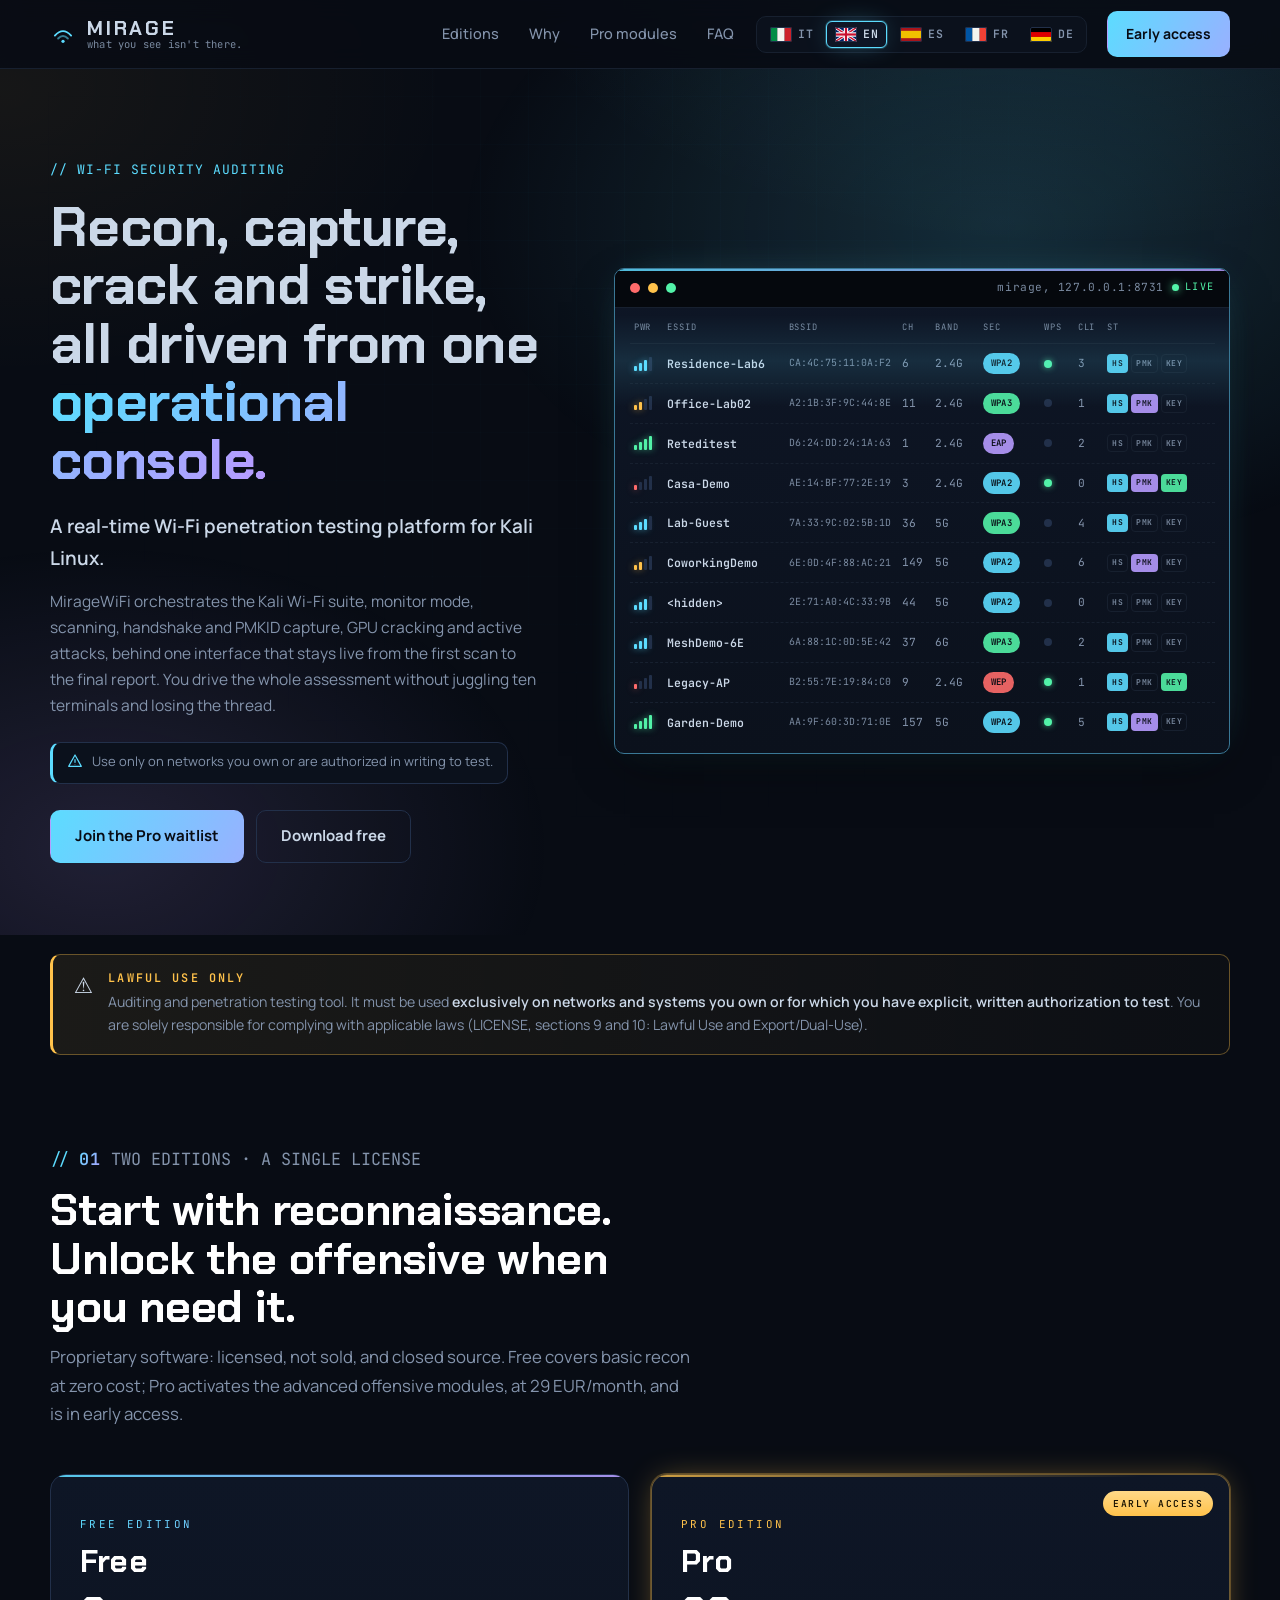
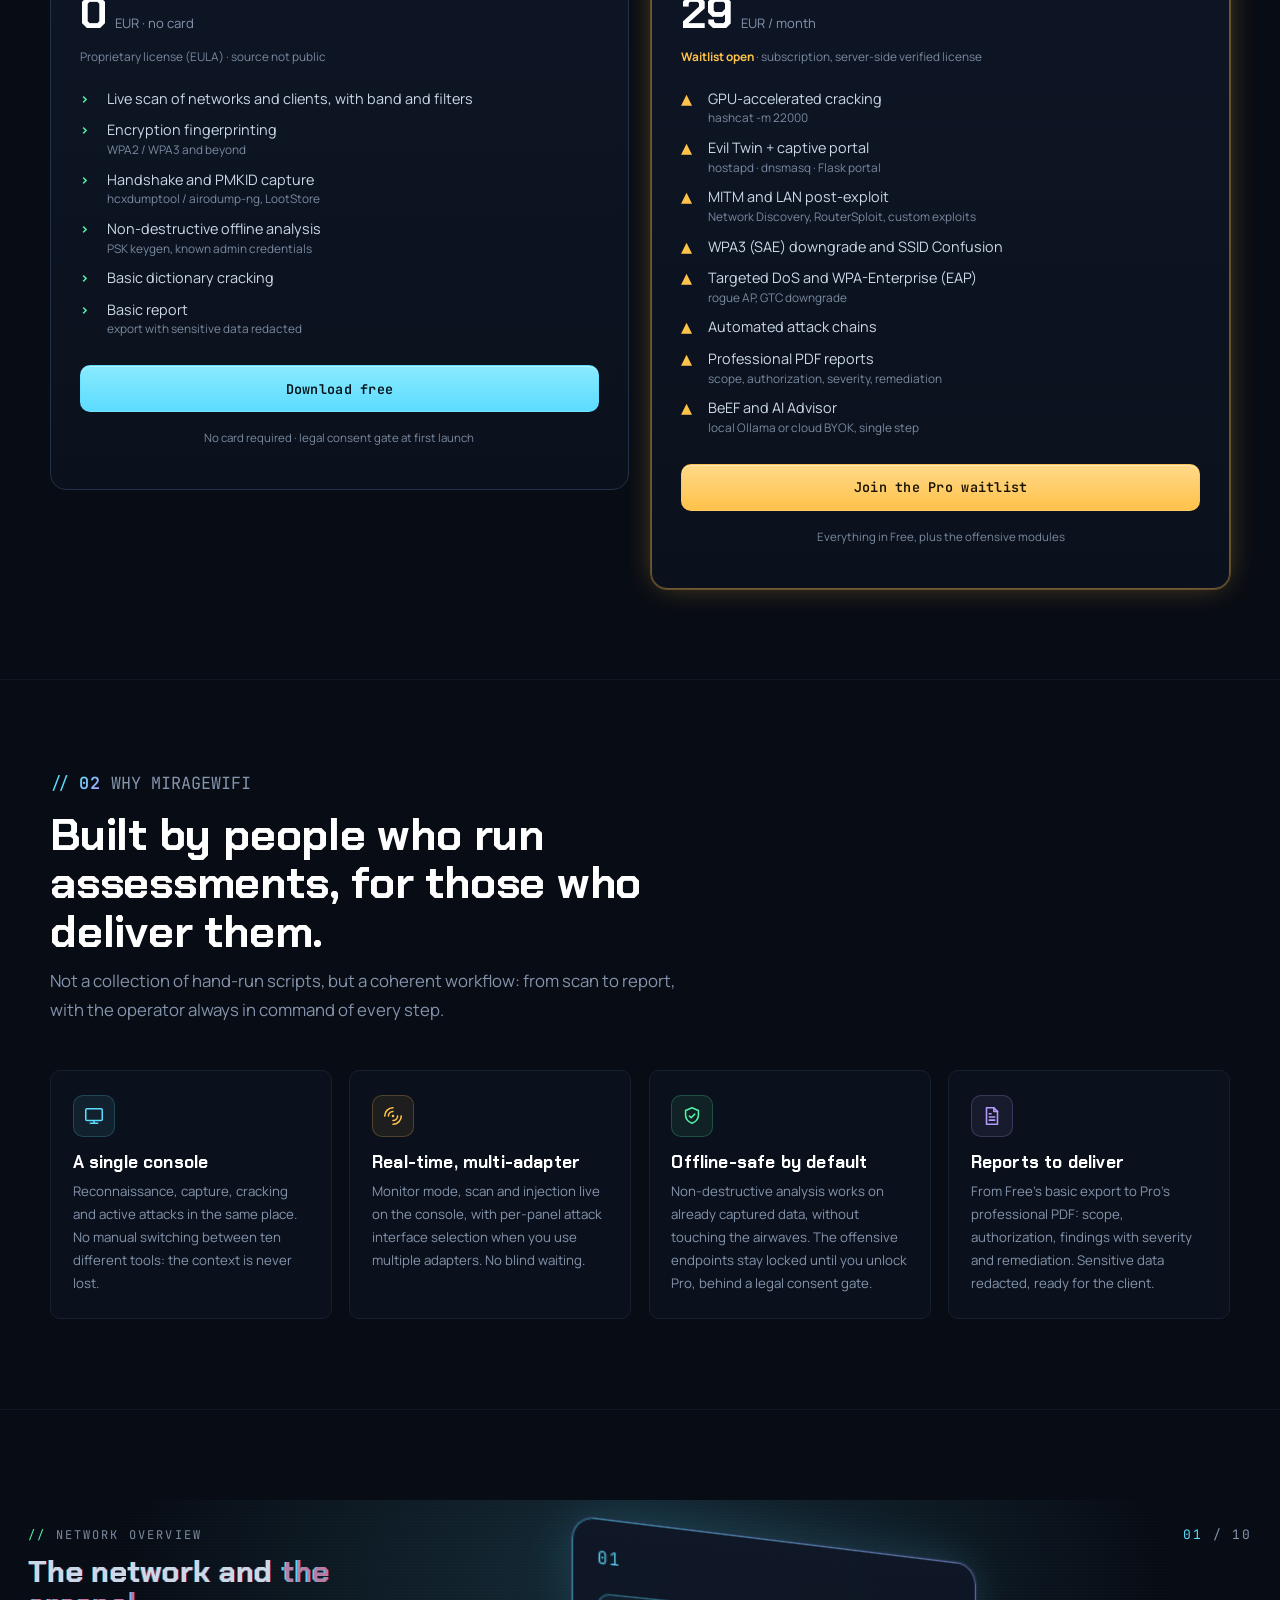
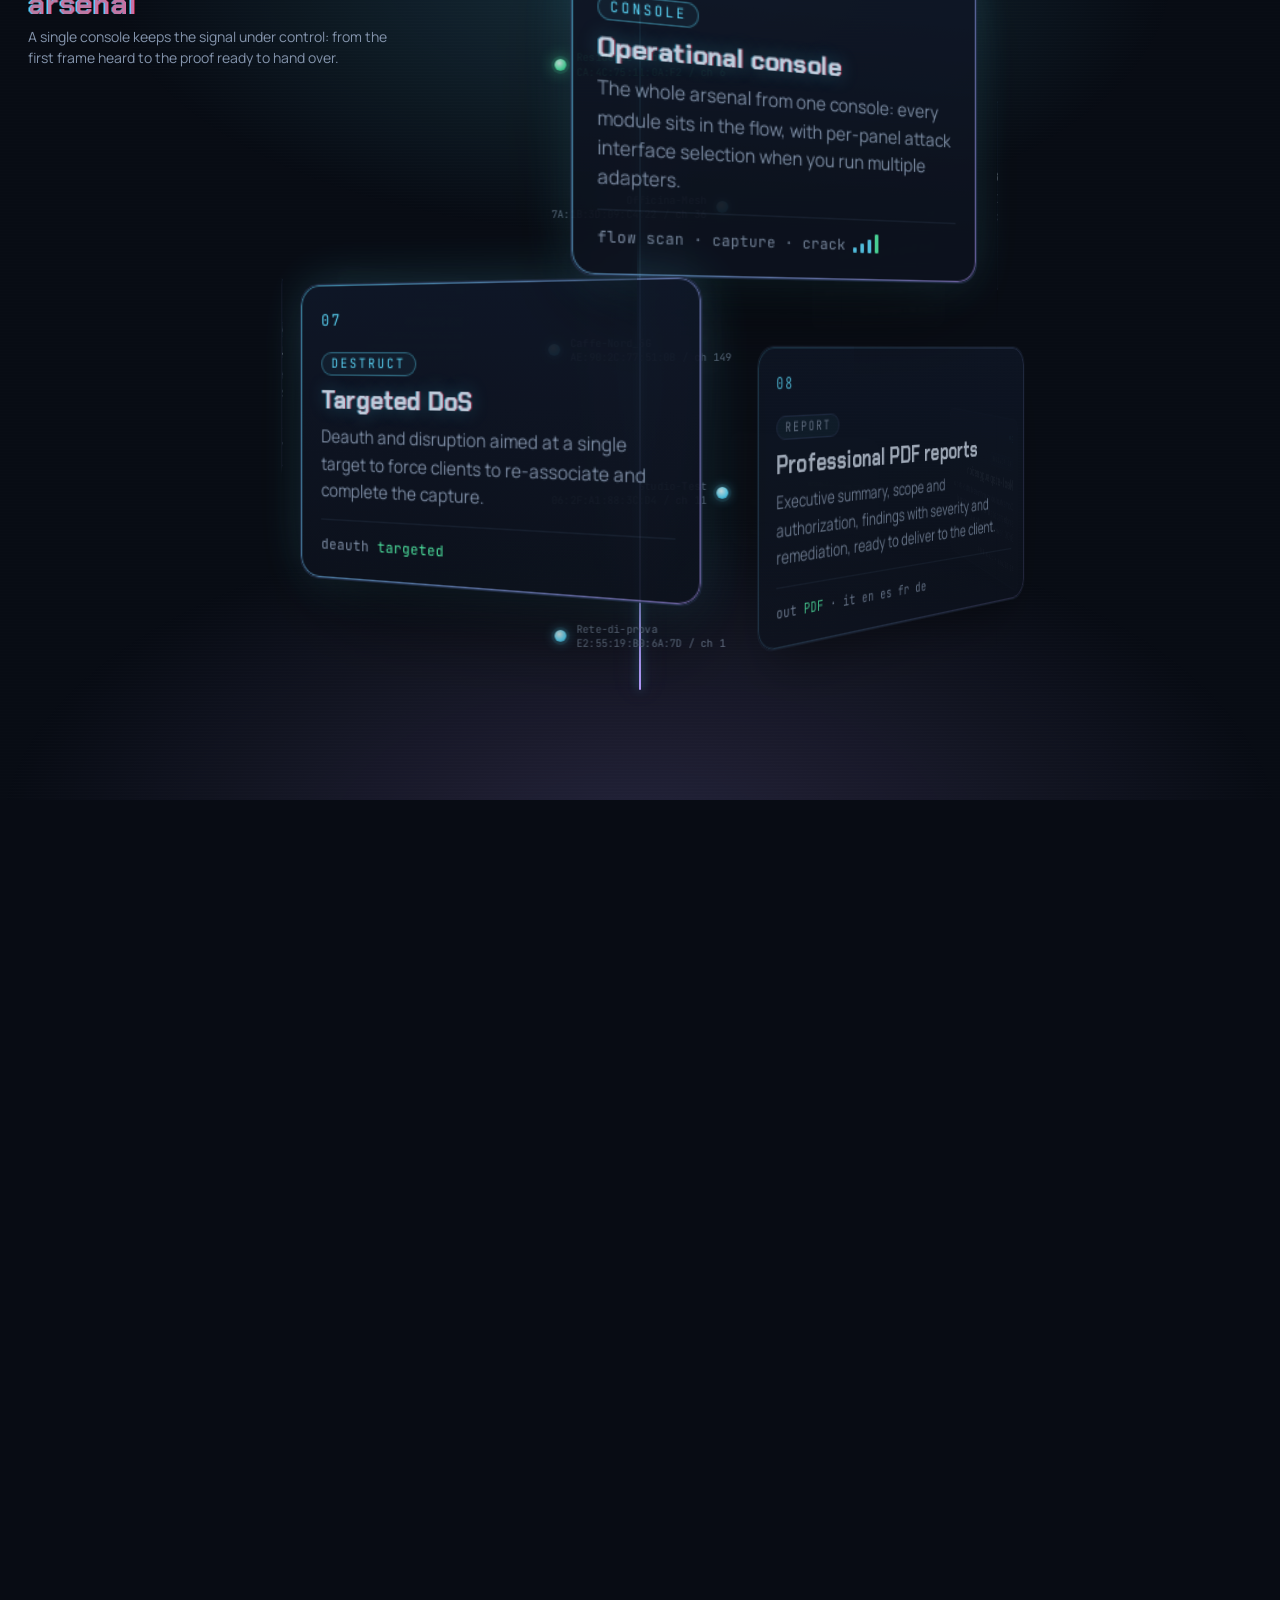
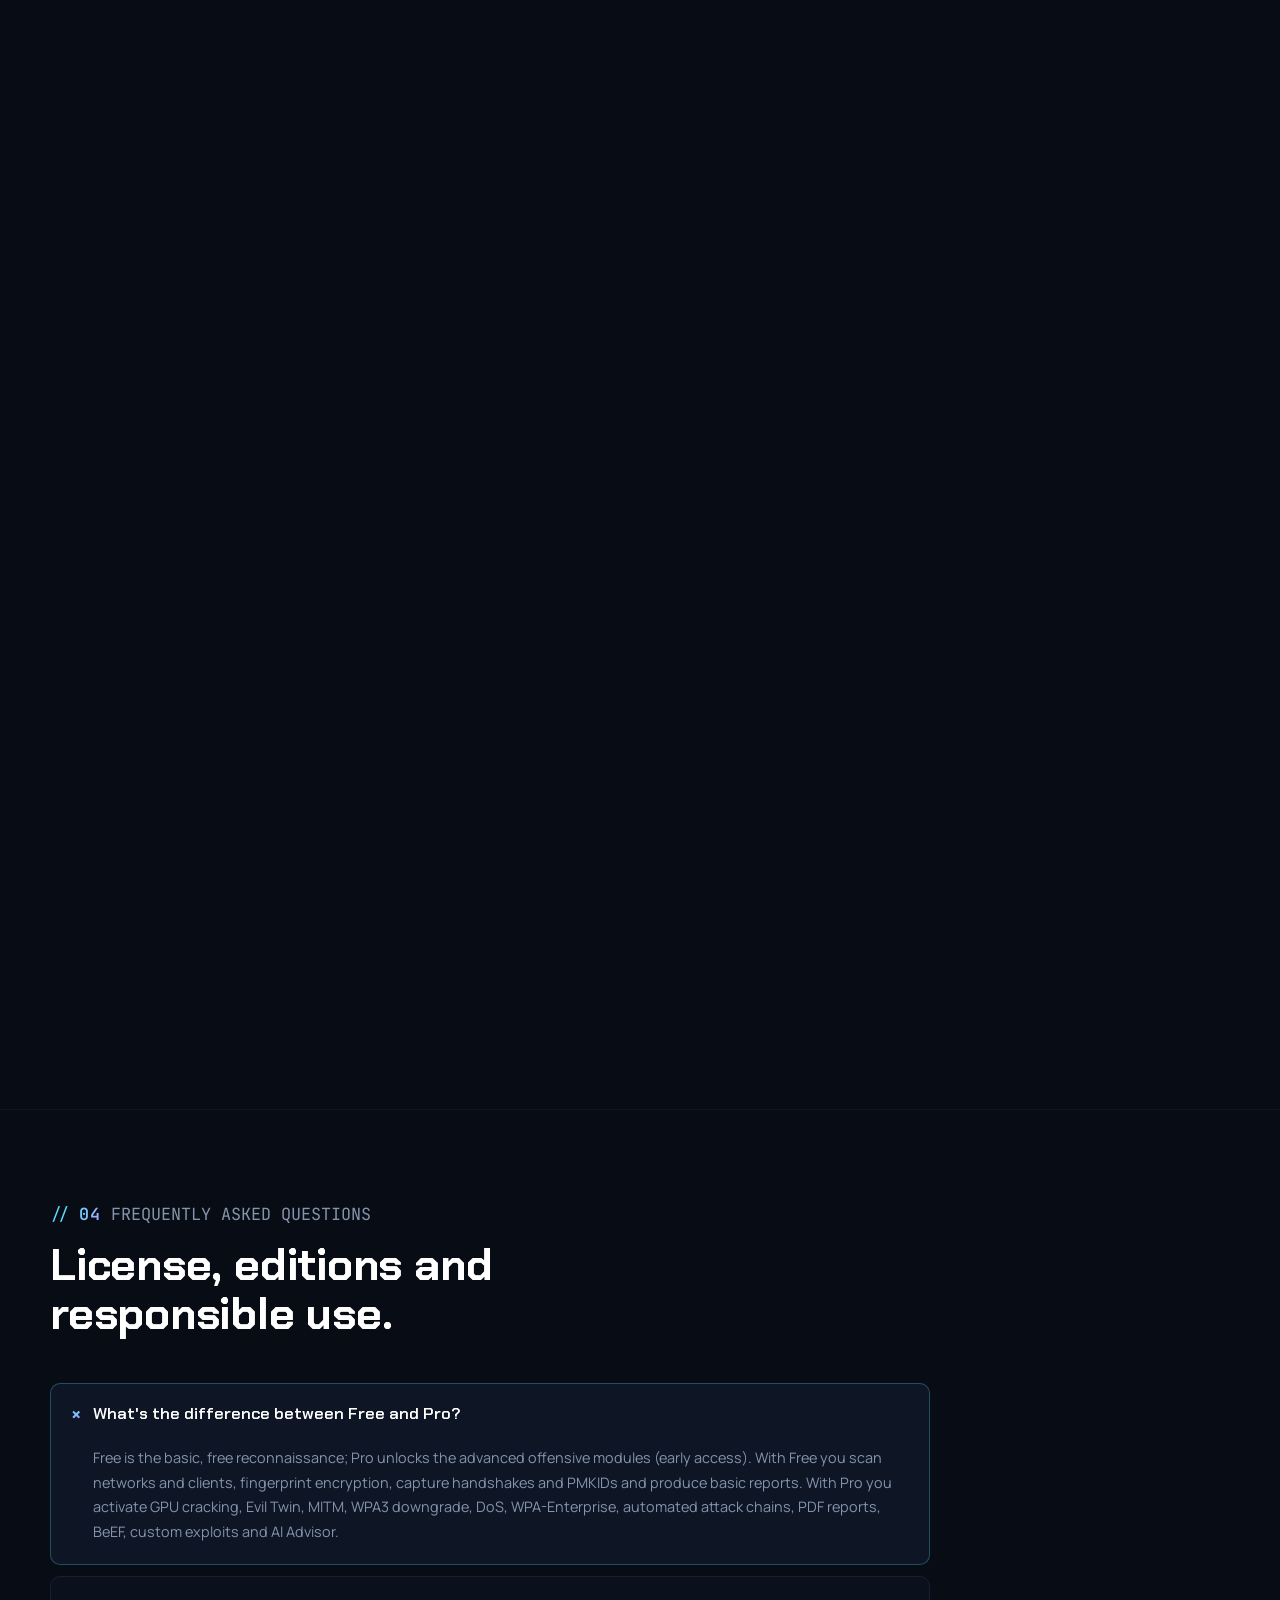
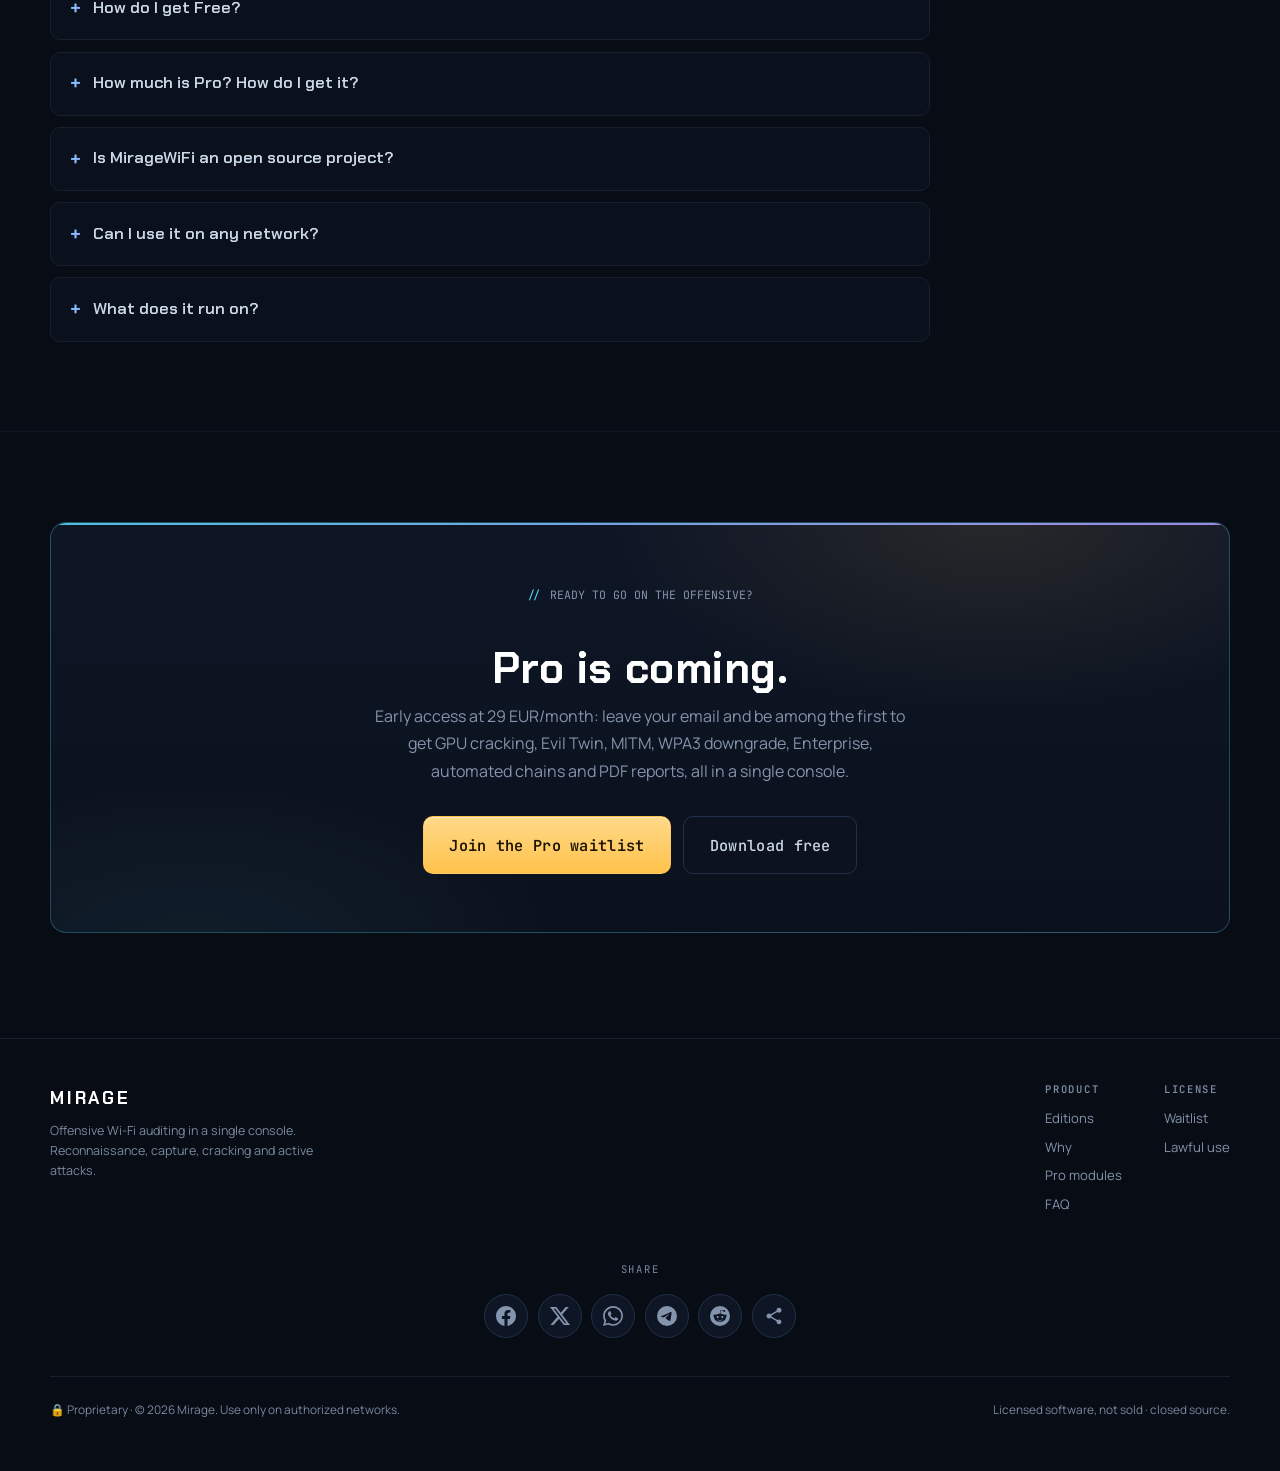
==== index.html @ b419f686 "ui(scanner): PWR colorato per potenza segnale + drift rete viva" ====
<!DOCTYPE html>
<html lang="en">
<head>
  <meta charset="utf-8" />
  <meta name="viewport" content="width=device-width, initial-scale=1" />
  <title>MirageWiFi - offensive Wi-Fi auditing, Free and Pro in early access</title>
  <meta name="description" content="MirageWiFi: proprietary Wi-Fi penetration testing platform. Free for basic reconnaissance, Pro (29 EUR/month, early access) for GPU cracking, Evil Twin, MITM, WPA3 downgrade and attack chains, in a single console." />
  <meta name="theme-color" content="#080c14" />
  <meta name="color-scheme" content="dark" />

  <!-- Open Graph / social preview -->
  <meta property="og:type" content="website" />
  <meta property="og:title" content="MirageWiFi - offensive Wi-Fi auditing, Free and Pro" />
  <meta property="og:description" content="Reconnaissance, handshake and PMKID capture, GPU cracking and active attacks in a single operational console. Proprietary software, two editions." />
  <meta property="og:url" content="https://heartb1t.github.io/mirage-wifi-site/" />
  <meta property="og:image" content="https://heartb1t.github.io/mirage-wifi-site/og-image.png" />
  <meta property="og:image:width" content="1200" />
  <meta property="og:image:height" content="630" />
  <meta property="og:image:alt" content="MirageWiFi - Wi-Fi security auditing, Free and Pro" />
  <meta name="twitter:card" content="summary_large_image" />
  <meta name="twitter:image" content="https://heartb1t.github.io/mirage-wifi-site/og-image.png" />

  <link rel="icon" href="favicon.svg" type="image/svg+xml" />
  <link rel="preload" href="fonts/chakra-petch-700-latin.woff2" as="font" type="font/woff2" crossorigin />
  <link rel="preload" href="fonts/jetbrains-mono-latin.woff2" as="font" type="font/woff2" crossorigin />
  <link rel="preload" href="fonts/manrope-latin.woff2" as="font" type="font/woff2" crossorigin />
  <link rel="stylesheet" href="css/site.css" />
</head>
<body>

  <a class="nav-skip" href="#top" data-i18n="nav.skip">Skip to content</a>

  <!-- ============ NAV ============ -->
  <header class="nav-bar">
    <div class="wrap nav-inner">

      <a class="nav-brand" href="#top" data-i18n-aria="nav.brandhome" aria-label="MirageWiFi, back to top">
        <span class="nav-brand-mark" aria-hidden="true">
          <svg viewBox="0 0 32 32" width="26" height="26" fill="none">
            <path d="M6 18 Q16 7 26 18" stroke="currentColor" stroke-width="2.3" stroke-linecap="round"/>
            <path d="M10 21.5 Q16 15.5 22 21.5" stroke="currentColor" stroke-width="2.3" stroke-linecap="round" opacity=".55"/>
            <circle cx="16" cy="25" r="2" fill="currentColor"/>
          </svg>
        </span>
        <span class="nav-brand-text">
          <span class="nav-logo">MIRAGE</span>
          <span class="nav-ghost" data-i18n="nav.tagline">what you see isn't there.</span>
        </span>
      </a>

      <nav class="nav-links" data-i18n-aria="nav.seclabel" aria-label="Sections">
        <a href="#edizioni" data-i18n="nav.editions">Editions</a>
        <a href="#perche" data-i18n="nav.why">Why</a>
        <a href="#moduli" data-i18n="nav.modules">Pro modules</a>
        <a href="#faq" data-i18n="nav.faq">FAQ</a>
      </nav>

      <!-- Flag language selector. One active button (aria-pressed="true").
           Static default = EN (matches the inline English copy and the
           no-JS fallback). The script flips active state on click. -->
      <div class="lang-switch" role="group" data-i18n-aria="nav.langlabel" aria-label="Language">

        <button type="button" class="lang-btn" data-lang="it" data-i18n-aria="lang.it" aria-label="Italiano" aria-pressed="false">
          <svg class="lang-flag" viewBox="0 0 24 16" width="22" height="15" role="img" aria-hidden="true">
            <rect width="8" height="16" fill="#008C45"/>
            <rect x="8" width="8" height="16" fill="#F4F5F0"/>
            <rect x="16" width="8" height="16" fill="#CD212A"/>
          </svg>
          <span class="lang-code">IT</span>
        </button>

        <button type="button" class="lang-btn is-active" data-lang="en" data-i18n-aria="lang.en" aria-label="English" aria-pressed="true">
          <svg class="lang-flag" viewBox="0 0 24 16" width="22" height="15" role="img" aria-hidden="true">
            <clipPath id="flag-en-clip"><rect width="24" height="16" rx="0"/></clipPath>
            <g clip-path="url(#flag-en-clip)">
              <rect width="24" height="16" fill="#012169"/>
              <path d="M0 0 L24 16 M24 0 L0 16" stroke="#FFFFFF" stroke-width="3.2"/>
              <path d="M0 0 L24 16 M24 0 L0 16" stroke="#C8102E" stroke-width="1.6"/>
              <rect x="9.6" width="4.8" height="16" fill="#FFFFFF"/>
              <rect y="5.6" width="24" height="4.8" fill="#FFFFFF"/>
              <rect x="10.8" width="2.4" height="16" fill="#C8102E"/>
              <rect y="6.8" width="24" height="2.4" fill="#C8102E"/>
            </g>
          </svg>
          <span class="lang-code">EN</span>
        </button>

        <button type="button" class="lang-btn" data-lang="es" data-i18n-aria="lang.es" aria-label="Español" aria-pressed="false">
          <svg class="lang-flag" viewBox="0 0 24 16" width="22" height="15" role="img" aria-hidden="true">
            <rect width="24" height="16" fill="#AA151B"/>
            <rect y="4" width="24" height="8" fill="#F1BF00"/>
          </svg>
          <span class="lang-code">ES</span>
        </button>

        <button type="button" class="lang-btn" data-lang="fr" data-i18n-aria="lang.fr" aria-label="Français" aria-pressed="false">
          <svg class="lang-flag" viewBox="0 0 24 16" width="22" height="15" role="img" aria-hidden="true">
            <rect width="8" height="16" fill="#0055A4"/>
            <rect x="8" width="8" height="16" fill="#F4F5F0"/>
            <rect x="16" width="8" height="16" fill="#EF4135"/>
          </svg>
          <span class="lang-code">FR</span>
        </button>

        <button type="button" class="lang-btn" data-lang="de" data-i18n-aria="lang.de" aria-label="Deutsch" aria-pressed="false">
          <svg class="lang-flag" viewBox="0 0 24 16" width="22" height="15" role="img" aria-hidden="true">
            <rect width="24" height="5.34" fill="#000000"/>
            <rect y="5.34" width="24" height="5.33" fill="#DD0000"/>
            <rect y="10.67" width="24" height="5.33" fill="#FFCE00"/>
          </svg>
          <span class="lang-code">DE</span>
        </button>

      </div>

      <a class="nav-cta" href="https://miragewifi.gumroad.com/l/hbzayw" rel="noopener noreferrer" data-i18n="nav.cta">Early access</a>
    </div>
  </header>

  <main id="top">

    <!-- ============ HERO ============ -->
    <section class="hero-sec">
      <div class="wrap hero-grid">
        <div class="hero-copy">

          <p class="hero-kicker reveal" data-i18n="hero.kick">// Wi-Fi security auditing</p>

          <h1 class="hero-title reveal">
            <span data-i18n="hero.h1.l1">Recon, capture, crack and strike,</span><br />
            <span data-i18n="hero.h1.l2">all driven from one</span><br />
            <span class="hero-grad" data-i18n="hero.h1.l3">operational console.</span>
          </h1>

          <p class="hero-sub reveal" data-i18n="hero.subtitle">
            A real-time Wi-Fi penetration testing platform for Kali Linux.
          </p>

          <p class="hero-value reveal" data-i18n="hero.value">
            MirageWiFi orchestrates the Kali Wi-Fi suite, monitor mode, scanning,
            handshake and PMKID capture, GPU cracking and active attacks, behind one
            interface that stays live from the first scan to the final report. You drive
            the whole assessment without juggling ten terminals and losing the thread.
          </p>

          <p class="hero-notice reveal" role="note">
            <span class="hero-notice-mark" aria-hidden="true">
              <svg viewBox="0 0 24 24" width="16" height="16" fill="none" stroke="currentColor" stroke-width="1.8" stroke-linecap="round" stroke-linejoin="round">
                <path d="M12 3 2.5 20h19z"/><path d="M12 10v4"/><circle cx="12" cy="17" r=".6" fill="currentColor" stroke="none"/>
              </svg>
            </span>
            <span data-i18n="hero.notice">Use only on networks you own or are authorized in writing to test.</span>
          </p>

          <div class="hero-cta reveal">
            <a class="nav-cta hero-btn-lg" href="https://miragewifi.gumroad.com/l/hbzayw" rel="noopener noreferrer" data-i18n="cta.pro">Join the Pro waitlist</a>
            <a class="hero-btn-ghost hero-btn-lg" href="https://miragewifi.gumroad.com/l/wzquev" rel="noopener noreferrer" data-i18n="cta.free">Download free</a>
          </div>

        </div>

        <!-- Right column: Fable B's live scanner panel (decorative, fictional data only:
             invented ESSIDs, locally-administered MACs). Table scrolls inside the panel
             on narrow widths; the panel clips so the page never overflows. -->
        <div class="hero-visual-slot reveal" aria-hidden="true">
          <div class="scan-win">
            <div class="scan-topbar">
              <span class="scan-dot r"></span><span class="scan-dot y"></span><span class="scan-dot g"></span>
              <span class="scan-path">mirage, 127.0.0.1:8731</span>
              <span class="scan-live" data-i18n="scan.live">LIVE</span>
            </div>
            <div class="scan-sweep" aria-hidden="true"></div>

            <div class="scan-view">
              <div class="scan-grid" role="table" aria-label="Networks in range (sample data)">
                <div class="scan-hrow" role="row">
                  <span role="columnheader" data-i18n="scan.col.pwr">PWR</span>
                  <span role="columnheader" data-i18n="scan.col.essid">ESSID</span>
                  <span role="columnheader" data-i18n="scan.col.bssid">BSSID</span>
                  <span role="columnheader" data-i18n="scan.col.ch">CH</span>
                  <span role="columnheader" data-i18n="scan.col.band">BAND</span>
                  <span role="columnheader" data-i18n="scan.col.sec">SEC</span>
                  <span role="columnheader" data-i18n="scan.col.wps">WPS</span>
                  <span role="columnheader" data-i18n="scan.col.cli">CLI</span>
                  <span role="columnheader" data-i18n="scan.col.st">ST</span>
                </div>

                <div class="scan-drow" role="row">
                  <span class="scan-sig s3" data-sig-base="3"><i class="on"></i><i class="on"></i><i class="on"></i><i></i></span>
                  <span class="scan-essid">Residence-Lab6</span>
                  <span class="scan-bssid">CA:4C:75:11:0A:F2</span>
                  <span class="scan-ch">6</span>
                  <span class="scan-band">2.4G</span>
                  <span class="scan-enc wpa2">WPA2</span>
                  <span class="scan-wps"><i class="scan-wps-dot on"></i></span>
                  <span class="scan-cli">3</span>
                  <span class="scan-st"><i class="scan-tag hs on">HS</i><i class="scan-tag pmk">PMK</i><i class="scan-tag key">KEY</i></span>
                </div>

                <div class="scan-drow" role="row">
                  <span class="scan-sig s2" data-sig-base="2"><i class="on"></i><i class="on"></i><i></i><i></i></span>
                  <span class="scan-essid">Office-Lab02</span>
                  <span class="scan-bssid">A2:1B:3F:9C:44:8E</span>
                  <span class="scan-ch">11</span>
                  <span class="scan-band">2.4G</span>
                  <span class="scan-enc wpa3">WPA3</span>
                  <span class="scan-wps"><i class="scan-wps-dot"></i></span>
                  <span class="scan-cli">1</span>
                  <span class="scan-st"><i class="scan-tag hs on">HS</i><i class="scan-tag pmk on">PMK</i><i class="scan-tag key">KEY</i></span>
                </div>

                <div class="scan-drow" role="row">
                  <span class="scan-sig s4" data-sig-base="4"><i class="on"></i><i class="on"></i><i class="on"></i><i class="on"></i></span>
                  <span class="scan-essid">Reteditest</span>
                  <span class="scan-bssid">D6:24:DD:24:1A:63</span>
                  <span class="scan-ch">1</span>
                  <span class="scan-band">2.4G</span>
                  <span class="scan-enc eap">EAP</span>
                  <span class="scan-wps"><i class="scan-wps-dot"></i></span>
                  <span class="scan-cli">2</span>
                  <span class="scan-st"><i class="scan-tag hs">HS</i><i class="scan-tag pmk">PMK</i><i class="scan-tag key">KEY</i></span>
                </div>

                <div class="scan-drow" role="row">
                  <span class="scan-sig s1" data-sig-base="1"><i class="on"></i><i></i><i></i><i></i></span>
                  <span class="scan-essid">Casa-Demo</span>
                  <span class="scan-bssid">AE:14:BF:77:2E:19</span>
                  <span class="scan-ch">3</span>
                  <span class="scan-band">2.4G</span>
                  <span class="scan-enc wpa2">WPA2</span>
                  <span class="scan-wps"><i class="scan-wps-dot on"></i></span>
                  <span class="scan-cli">0</span>
                  <span class="scan-st"><i class="scan-tag hs on">HS</i><i class="scan-tag pmk on">PMK</i><i class="scan-tag key on">KEY</i></span>
                </div>

                <div class="scan-drow" role="row">
                  <span class="scan-sig s3" data-sig-base="3"><i class="on"></i><i class="on"></i><i class="on"></i><i></i></span>
                  <span class="scan-essid">Lab-Guest</span>
                  <span class="scan-bssid">7A:33:9C:02:5B:1D</span>
                  <span class="scan-ch">36</span>
                  <span class="scan-band">5G</span>
                  <span class="scan-enc wpa3">WPA3</span>
                  <span class="scan-wps"><i class="scan-wps-dot"></i></span>
                  <span class="scan-cli">4</span>
                  <span class="scan-st"><i class="scan-tag hs on">HS</i><i class="scan-tag pmk">PMK</i><i class="scan-tag key">KEY</i></span>
                </div>

                <div class="scan-drow" role="row">
                  <span class="scan-sig s2" data-sig-base="2"><i class="on"></i><i class="on"></i><i></i><i></i></span>
                  <span class="scan-essid">CoworkingDemo</span>
                  <span class="scan-bssid">6E:0D:4F:88:AC:21</span>
                  <span class="scan-ch">149</span>
                  <span class="scan-band">5G</span>
                  <span class="scan-enc wpa2">WPA2</span>
                  <span class="scan-wps"><i class="scan-wps-dot"></i></span>
                  <span class="scan-cli">6</span>
                  <span class="scan-st"><i class="scan-tag hs">HS</i><i class="scan-tag pmk on">PMK</i><i class="scan-tag key">KEY</i></span>
                </div>

                <div class="scan-drow" role="row">
                  <span class="scan-sig s3" data-sig-base="3"><i class="on"></i><i class="on"></i><i class="on"></i><i></i></span>
                  <span class="scan-essid">&lt;hidden&gt;</span>
                  <span class="scan-bssid">2E:71:A0:4C:33:9B</span>
                  <span class="scan-ch">44</span>
                  <span class="scan-band">5G</span>
                  <span class="scan-enc wpa2">WPA2</span>
                  <span class="scan-wps"><i class="scan-wps-dot"></i></span>
                  <span class="scan-cli">0</span>
                  <span class="scan-st"><i class="scan-tag hs">HS</i><i class="scan-tag pmk">PMK</i><i class="scan-tag key">KEY</i></span>
                </div>

                <div class="scan-drow" role="row">
                  <span class="scan-sig s3" data-sig-base="3"><i class="on"></i><i class="on"></i><i class="on"></i><i></i></span>
                  <span class="scan-essid">MeshDemo-6E</span>
                  <span class="scan-bssid">6A:88:1C:0D:5E:42</span>
                  <span class="scan-ch">37</span>
                  <span class="scan-band">6G</span>
                  <span class="scan-enc wpa3">WPA3</span>
                  <span class="scan-wps"><i class="scan-wps-dot"></i></span>
                  <span class="scan-cli">2</span>
                  <span class="scan-st"><i class="scan-tag hs on">HS</i><i class="scan-tag pmk">PMK</i><i class="scan-tag key">KEY</i></span>
                </div>

                <div class="scan-drow" role="row">
                  <span class="scan-sig s1" data-sig-base="1"><i class="on"></i><i></i><i></i><i></i></span>
                  <span class="scan-essid">Legacy-AP</span>
                  <span class="scan-bssid">B2:55:7E:19:84:C0</span>
                  <span class="scan-ch">9</span>
                  <span class="scan-band">2.4G</span>
                  <span class="scan-enc wep">WEP</span>
                  <span class="scan-wps"><i class="scan-wps-dot on"></i></span>
                  <span class="scan-cli">1</span>
                  <span class="scan-st"><i class="scan-tag hs on">HS</i><i class="scan-tag pmk">PMK</i><i class="scan-tag key on">KEY</i></span>
                </div>

                <div class="scan-drow" role="row">
                  <span class="scan-sig s4" data-sig-base="4"><i class="on"></i><i class="on"></i><i class="on"></i><i class="on"></i></span>
                  <span class="scan-essid">Garden-Demo</span>
                  <span class="scan-bssid">AA:9F:60:3D:71:0E</span>
                  <span class="scan-ch">157</span>
                  <span class="scan-band">5G</span>
                  <span class="scan-enc wpa2">WPA2</span>
                  <span class="scan-wps"><i class="scan-wps-dot on"></i></span>
                  <span class="scan-cli">5</span>
                  <span class="scan-st"><i class="scan-tag hs on">HS</i><i class="scan-tag pmk on">PMK</i><i class="scan-tag key">KEY</i></span>
                </div>

              </div>
            </div>
          </div>
        </div>
      </div>
    </section>

    <!-- Ethical / legal notice in evidence (kept from the base) -->
    <div class="wrap">
      <div class="ethics reveal" role="note">
        <span class="sign" aria-hidden="true">⚠</span>
        <div>
          <h2 data-i18n="ethics.title">Lawful use only</h2>
          <p>
            <span data-i18n="ethics.p1">Auditing and penetration testing tool. It must be used </span><b data-i18n="ethics.b">exclusively on networks and systems you own or for which you have explicit, written authorization to test</b><span data-i18n="ethics.p2">. You are solely responsible for complying with applicable laws (LICENSE, sections 9 and 10: Lawful Use and Export/Dual-Use).</span>
          </p>
        </div>
      </div>
    </div>

    <!-- ============ EDITIONS ============ -->
    <section id="edizioni">
      <div class="wrap">
        <div class="sec-head">
          <p class="kicker"><span class="sec-no">01</span> <span data-i18n="ed.kicker">Two editions · a single license</span></p>
          <h2 data-i18n="ed.h2">Start with reconnaissance. Unlock the offensive when you need it.</h2>
          <p data-i18n="ed.p">
            Proprietary software: licensed, not sold, and closed source. Free covers
            basic recon at zero cost; Pro activates the advanced offensive modules, at
            29 EUR/month, and is in early access.
          </p>
        </div>

        <div class="editions">
          <!-- FREE -->
          <div class="plan free reveal">
            <p class="plan-tag" data-i18n="free.tag">Free edition</p>
            <h3>Free</h3>
            <div class="price">
              <span class="amount">0</span>
              <span class="unit" data-i18n="free.unit">EUR · no card</span>
            </div>
            <p class="price-note" data-i18n="free.pricenote">Proprietary license (EULA) · source not public</p>

            <ul class="feat">
              <li><span class="mk" aria-hidden="true">›</span> <span data-i18n="free.f1">Live scan of networks and clients, with band and filters</span></li>
              <li><span class="mk" aria-hidden="true">›</span> <span><span data-i18n="free.f2">Encryption fingerprinting</span> <small data-i18n="free.f2s">WPA2 / WPA3 and beyond</small></span></li>
              <li><span class="mk" aria-hidden="true">›</span> <span><span data-i18n="free.f3">Handshake and PMKID capture</span> <small data-i18n="free.f3s">hcxdumptool / airodump-ng, LootStore</small></span></li>
              <li><span class="mk" aria-hidden="true">›</span> <span><span data-i18n="free.f4">Non-destructive offline analysis</span> <small data-i18n="free.f4s">PSK keygen, known admin credentials</small></span></li>
              <li><span class="mk" aria-hidden="true">›</span> <span data-i18n="free.f5">Basic dictionary cracking</span></li>
              <li><span class="mk" aria-hidden="true">›</span> <span><span data-i18n="free.f6">Basic report</span> <small data-i18n="free.f6s">export with sensitive data redacted</small></span></li>
            </ul>

            <a class="btn btn-cyan" href="https://miragewifi.gumroad.com/l/wzquev" rel="noopener noreferrer" data-i18n="cta.free">Download free</a>
            <p class="plan-foot" data-i18n="free.foot">No card required · legal consent gate at first launch</p>
          </div>

          <!-- PRO -->
          <div class="plan pro reveal">
            <span class="plan-badge" data-i18n="pro.badge">Early access</span>
            <p class="plan-tag" data-i18n="pro.tag">Pro edition</p>
            <h3>Pro</h3>
            <div class="price">
              <span class="amount">29</span>
              <span class="unit" data-i18n="pro.unit">EUR / month</span>
            </div>
            <p class="price-note"><b data-i18n="pro.pricenote.b">Waitlist open</b><span data-i18n="pro.pricenote.t"> · subscription, server-side verified license</span></p>

            <ul class="feat">
              <li><span class="mk" aria-hidden="true">▲</span> <span><span data-i18n="pro.f1">GPU-accelerated cracking</span> <small data-i18n="pro.f1s">hashcat -m 22000</small></span></li>
              <li><span class="mk" aria-hidden="true">▲</span> <span><span data-i18n="pro.f2">Evil Twin + captive portal</span> <small data-i18n="pro.f2s">hostapd · dnsmasq · Flask portal</small></span></li>
              <li><span class="mk" aria-hidden="true">▲</span> <span><span data-i18n="pro.f3">MITM and LAN post-exploit</span> <small data-i18n="pro.f3s">Network Discovery, RouterSploit, custom exploits</small></span></li>
              <li><span class="mk" aria-hidden="true">▲</span> <span data-i18n="pro.f4">WPA3 (SAE) downgrade and SSID Confusion</span></li>
              <li><span class="mk" aria-hidden="true">▲</span> <span><span data-i18n="pro.f5">Targeted DoS and WPA-Enterprise (EAP)</span> <small data-i18n="pro.f5s">rogue AP, GTC downgrade</small></span></li>
              <li><span class="mk" aria-hidden="true">▲</span> <span data-i18n="pro.f6">Automated attack chains</span></li>
              <li><span class="mk" aria-hidden="true">▲</span> <span><span data-i18n="pro.f7">Professional PDF reports</span> <small data-i18n="pro.f7s">scope, authorization, severity, remediation</small></span></li>
              <li><span class="mk" aria-hidden="true">▲</span> <span><span data-i18n="pro.f8">BeEF and AI Advisor</span> <small data-i18n="pro.f8s">local Ollama or cloud BYOK, single step</small></span></li>
            </ul>

            <a class="btn btn-pro" href="https://miragewifi.gumroad.com/l/hbzayw" rel="noopener noreferrer" data-i18n="cta.pro">Join the Pro waitlist</a>
            <p class="plan-foot" data-i18n="pro.foot">Everything in Free, plus the offensive modules</p>
          </div>
        </div>
      </div>
    </section>

    <!-- ============ WHY / CREDIBILITY ============ -->
    <section id="perche" class="why">
      <div class="wrap">
        <div class="sec-head">
          <p class="kicker"><span class="sec-no">02</span> <span data-i18n="why.kicker">Why MirageWiFi</span></p>
          <h2 data-i18n="why.h2">Built by people who run assessments, for those who deliver them.</h2>
          <p data-i18n="why.p">
            Not a collection of hand-run scripts, but a coherent workflow:
            from scan to report, with the operator always in command of every step.
          </p>
        </div>

        <div class="pillars">
          <article class="pill reveal">
            <span class="pill-ico" aria-hidden="true">
              <svg viewBox="0 0 24 24" width="22" height="22" fill="none" stroke="currentColor" stroke-width="1.7" stroke-linecap="round" stroke-linejoin="round">
                <rect x="3" y="4" width="18" height="13" rx="1.5"/><path d="M8 20h8M12 17v3"/>
              </svg>
            </span>
            <h3 data-i18n="why.p1.h">A single console</h3>
            <p data-i18n="why.p1.p">Reconnaissance, capture, cracking and active attacks in the same place. No manual switching between ten different tools: the context is never lost.</p>
          </article>

          <article class="pill reveal">
            <span class="pill-ico" aria-hidden="true">
              <svg viewBox="0 0 24 24" width="22" height="22" fill="none" stroke="currentColor" stroke-width="1.7" stroke-linecap="round" stroke-linejoin="round">
                <path d="M3 12a9 9 0 0 1 9-9M21 12a9 9 0 0 1-9 9"/><path d="M7 12a5 5 0 0 1 5-5M17 12a5 5 0 0 1-5 5"/><circle cx="12" cy="12" r="1.4" fill="currentColor" stroke="none"/>
              </svg>
            </span>
            <h3 data-i18n="why.p2.h">Real-time, multi-adapter</h3>
            <p data-i18n="why.p2.p">Monitor mode, scan and injection live on the console, with per-panel attack interface selection when you use multiple adapters. No blind waiting.</p>
          </article>

          <article class="pill reveal">
            <span class="pill-ico" aria-hidden="true">
              <svg viewBox="0 0 24 24" width="22" height="22" fill="none" stroke="currentColor" stroke-width="1.7" stroke-linecap="round" stroke-linejoin="round">
                <path d="M12 3l7 3v5c0 4.5-3 7.5-7 9-4-1.5-7-4.5-7-9V6z"/><path d="M9.2 12l1.9 1.9L15 10"/>
              </svg>
            </span>
            <h3 data-i18n="why.p3.h">Offline-safe by default</h3>
            <p data-i18n="why.p3.p">Non-destructive analysis works on already captured data, without touching the airwaves. The offensive endpoints stay locked until you unlock Pro, behind a legal consent gate.</p>
          </article>

          <article class="pill reveal">
            <span class="pill-ico" aria-hidden="true">
              <svg viewBox="0 0 24 24" width="22" height="22" fill="none" stroke="currentColor" stroke-width="1.7" stroke-linecap="round" stroke-linejoin="round">
                <path d="M6 3h8l4 4v14H6z"/><path d="M14 3v4h4"/><path d="M9 13h6M9 16.5h6M9 9.5h2"/>
              </svg>
            </span>
            <h3 data-i18n="why.p4.h">Reports to deliver</h3>
            <p data-i18n="why.p4.p">From Free's basic export to Pro's professional PDF: scope, authorization, findings with severity and remediation. Sensitive data redacted, ready for the client.</p>
          </article>
        </div>
      </div>
    </section>

    <!-- ============ NETWORK + ARSENAL (3D helix) ============
         Integrated from reference/spine-arsenal.html. Progressive enhancement:
         static readable column by default; desktop + fine pointer + motion gets
         the sticky scroll-jacked helix; mobile / touch / reduced-motion fall back
         to a vertical reveal. Spine labels use synthetic ESSID + locally
         administered MAC (GDPR-safe). Scoped under #moduli (nav anchor kept). -->
    <section class="net-section" id="moduli" aria-labelledby="net-title">
      <div class="stage" id="stage">

        <canvas id="particles" aria-hidden="true"></canvas>

        <div class="chrome tl" aria-hidden="true"><span class="dot">//</span> <span data-i18n="arsenal.chrome">NETWORK OVERVIEW</span></div>
        <div class="counter" id="counter" aria-hidden="true"><b id="counterNum">01</b> / 10</div>

        <div class="section-head">
          <h2 id="net-title"><span data-i18n="arsenal.h2a">The network and</span> <span class="accent" data-i18n="arsenal.h2b">the arsenal</span></h2>
          <p data-i18n="arsenal.p">A single console keeps the signal under control: from the first frame heard to the proof ready to hand over.</p>
        </div>

        <div class="constellation" id="constellation">

          <!-- SPINE: synthetic ESSID + locally administered MAC + channel -->
          <div class="spine" aria-hidden="true">
            <div class="beam"></div>

            <div class="arcs">
              <span class="arc"></span>
              <span class="arc p"></span>
              <span class="arc"></span>
            </div>

            <div class="packets">
              <span class="pkt"></span><span class="pkt"></span>
              <span class="pkt"></span><span class="pkt"></span>
            </div>

            <div class="node right" data-node="0" style="top:8%">
              <span class="pip"></span>
              <span class="tag"><span class="es">Residence-Lab6</span><br>CA:4C:75:11:0A:F2 / ch 6</span>
            </div>
            <div class="node left" data-node="1" style="top:29%">
              <span class="pip"></span>
              <span class="tag"><span class="es">Officina-Mesh</span><br>7A:1B:3D:09:C4:22 / ch 36</span>
            </div>
            <div class="node right" data-node="2" style="top:50%">
              <span class="pip"></span>
              <span class="tag"><span class="es">Caffe-Nord_5G</span><br>AE:90:2C:77:51:0B / ch 149</span>
            </div>
            <div class="node left" data-node="3" style="top:71%">
              <span class="pip"></span>
              <span class="tag"><span class="es">Studio-Test</span><br>06:2F:A1:88:3C:D4 / ch 11</span>
            </div>
            <div class="node right" data-node="4" style="top:92%">
              <span class="pip"></span>
              <span class="tag"><span class="es">Rete-di-prova</span><br>E2:55:19:B0:6A:7D / ch 1</span>
            </div>
          </div>

          <!-- ARSENAL CARDS on the 3D helix (10). Approved product copy. -->
          <div class="helix" id="helix">

            <article class="card" aria-labelledby="c1t">
              <a class="card-link" href="modules/01-operational-console.html" aria-label="Open module: Operational console">
              <div class="glass">
                <span class="idx">01</span>
                <span class="tag" data-i18n="ars.c1.tag">Console</span>
                <h3 id="c1t" data-i18n="ars.c1.h">Operational console</h3>
                <p class="desc" data-i18n="ars.c1.p">The whole arsenal from one console: every module sits in the flow, with per-panel attack interface selection when you run multiple adapters.</p>
                <div class="detail"><span class="k" data-i18n="ars.c1.dk">flow</span> <span data-i18n="ars.c1.dv">scan · capture · crack</span><span class="bars"><i></i><i></i><i></i><i></i></span></div>
              </div>
              </a>
            </article>

            <article class="card" aria-labelledby="c2t">
              <a class="card-link" href="modules/02-gpu-cracking.html" aria-label="Open module: Accelerated cracking">
              <div class="glass">
                <span class="idx">02</span>
                <span class="tag" data-i18n="ars.c2.tag">Capture · GPU</span>
                <h3 id="c2t" data-i18n="ars.c2.h">Accelerated cracking</h3>
                <p class="desc" data-i18n="ars.c2.p">Handshakes and PMKIDs passed directly to hashcat on GPU, with queues and a selectable power peak from the console.</p>
                <div class="detail"><span class="k" data-i18n="ars.c2.dk">engine</span> <span data-i18n="ars.c2.dv">hashcat</span> <span class="v" data-i18n="ars.c2.dvv">GPU</span></div>
              </div>
              </a>
            </article>

            <article class="card" aria-labelledby="c3t">
              <a class="card-link" href="modules/03-evil-twin-captive-portal.html" aria-label="Open module: Evil Twin and captive portal">
              <div class="glass">
                <span class="idx">03</span>
                <span class="tag" data-i18n="ars.c3.tag">Transmit</span>
                <h3 id="c3t" data-i18n="ars.c3.h">Evil Twin + captive portal</h3>
                <p class="desc" data-i18n="ars.c3.p">Clone access point with captive portal, KARMA and dynamic-ESSID portal; PSK validation against the captured handshake.</p>
                <div class="detail"><span class="k" data-i18n="ars.c3.dk">clone</span> <span data-i18n="ars.c3.dv">AP · captive portal</span></div>
              </div>
              </a>
            </article>

            <article class="card" aria-labelledby="c4t">
              <a class="card-link" href="modules/04-wpa3-downgrade-ssid-confusion.html" aria-label="Open module: WPA3 downgrade and SSID Confusion">
              <div class="glass">
                <span class="idx">04</span>
                <span class="tag" data-i18n="ars.c4.tag">Transmit</span>
                <h3 id="c4t" data-i18n="ars.c4.h">WPA3 downgrade · SSID Confusion</h3>
                <p class="desc" data-i18n="ars.c4.p">SAE downgrade to capture an offline-crackable 4-way handshake and multi-BSS SSID Confusion (CVE-2023-52424).</p>
                <div class="detail"><span class="k" data-i18n="ars.c4.dk">downgrade</span> <span data-i18n="ars.c4.dv">SAE</span> <span class="v" data-i18n="ars.c4.dvv">offline</span></div>
              </div>
              </a>
            </article>

            <article class="card" aria-labelledby="c5t">
              <a class="card-link" href="modules/05-wpa-enterprise.html" aria-label="Open module: WPA-Enterprise">
              <div class="glass">
                <span class="idx">05</span>
                <span class="tag" data-i18n="ars.c5.tag">Transmit · EAP</span>
                <h3 id="c5t" data-i18n="ars.c5.h">WPA-Enterprise</h3>
                <p class="desc" data-i18n="ars.c5.p">EAP rogue AP via eaphammer, GTC downgrade and capture of MSCHAPv2 hashes from corporate credentials.</p>
                <div class="detail"><span class="k" data-i18n="ars.c5.dk">capture</span> <span class="v" data-i18n="ars.c5.dvv">MSCHAPv2</span></div>
              </div>
              </a>
            </article>

            <article class="card" aria-labelledby="c6t">
              <a class="card-link" href="modules/06-mitm-network-discovery.html" aria-label="Open module: MITM and Network Discovery">
              <div class="glass">
                <span class="idx">06</span>
                <span class="tag" data-i18n="ars.c6.tag">Post-exploit · LAN</span>
                <h3 id="c6t" data-i18n="ars.c6.h">MITM + Network Discovery</h3>
                <p class="desc" data-i18n="ars.c6.p">Man-in-the-middle on the LAN once inside, host discovery, RouterSploit, custom exploits and BeEF.</p>
                <div class="detail"><span class="k" data-i18n="ars.c6.dk">post</span> <span data-i18n="ars.c6.dv">MITM · discovery</span></div>
              </div>
              </a>
            </article>

            <article class="card" aria-labelledby="c7t">
              <a class="card-link" href="modules/07-targeted-dos.html" aria-label="Open module: Targeted DoS">
              <div class="glass">
                <span class="idx">07</span>
                <span class="tag" data-i18n="ars.c7.tag">Destruct</span>
                <h3 id="c7t" data-i18n="ars.c7.h">Targeted DoS</h3>
                <p class="desc" data-i18n="ars.c7.p">Deauth and disruption aimed at a single target to force clients to re-associate and complete the capture.</p>
                <div class="detail"><span class="k" data-i18n="ars.c7.dk">deauth</span> <span class="v" data-i18n="ars.c7.dvv">targeted</span></div>
              </div>
              </a>
            </article>

            <article class="card" aria-labelledby="c8t">
              <a class="card-link" href="modules/08-pdf-reports.html" aria-label="Open module: Professional PDF reports">
              <div class="glass">
                <span class="idx">08</span>
                <span class="tag" data-i18n="ars.c8.tag">Report</span>
                <h3 id="c8t" data-i18n="ars.c8.h">Professional PDF reports</h3>
                <p class="desc" data-i18n="ars.c8.p">Executive summary, scope and authorization, findings with severity and remediation, ready to deliver to the client.</p>
                <div class="detail"><span class="k" data-i18n="ars.c8.dk">out</span> <span class="v" data-i18n="ars.c8.dvv">PDF</span> · <span data-i18n="ars.c8.dv">it en es fr de</span></div>
              </div>
              </a>
            </article>

            <article class="card" aria-labelledby="c9t">
              <a class="card-link" href="modules/09-ai-advisor.html" aria-label="Open module: AI Advisor next-step suggestion">
              <div class="glass">
                <span class="idx">09</span>
                <span class="tag" data-i18n="ars.c9.tag">AI Advisor</span>
                <h3 id="c9t" data-i18n="ars.c9.h">Next-step suggestion</h3>
                <p class="desc" data-i18n="ars.c9.p">Contextual advice on the next attack step, a single step at a time: local Ollama or cloud BYOK, never the whole chain automatically.</p>
                <div class="detail"><span class="k" data-i18n="ars.c9.dk">AI</span> <span data-i18n="ars.c9.dv">Ollama · cloud BYOK</span></div>
              </div>
              </a>
            </article>

            <article class="card" aria-labelledby="c10t">
              <a class="card-link" href="modules/10-attack-chains.html" aria-label="Open module: Attack chains">
              <div class="glass">
                <span class="idx">10</span>
                <span class="tag" data-i18n="ars.c10.tag">Automation</span>
                <h3 id="c10t" data-i18n="ars.c10.h">Attack chains</h3>
                <p class="desc" data-i18n="ars.c10.p">Automated sequences of scan, deauth, capture and crack, orchestrated from the same interface with operator control.</p>
                <div class="detail"><span class="k" data-i18n="ars.c10.dk">chain</span> <span data-i18n="ars.c10.dv">scan · deauth · capture · crack</span></div>
              </div>
              </a>
            </article>

          </div><!-- /helix -->
        </div><!-- /constellation -->
      </div><!-- /stage -->

      <!-- full-page film grain overlay; opacity + visibility driven by JS, scoped to this section -->
      <canvas id="grain" aria-hidden="true"></canvas>
    </section>

    <!-- ============ FAQ ============ -->
    <section id="faq">
      <div class="wrap">
        <div class="sec-head">
          <p class="kicker"><span class="sec-no">04</span> <span data-i18n="faq.kicker">Frequently asked questions</span></p>
          <h2 data-i18n="faq.h2">License, editions and responsible use.</h2>
        </div>

        <div class="faq">
          <details class="qa" open>
            <summary data-i18n="faq.q1">What's the difference between Free and Pro?</summary>
            <p data-i18n="faq.a1">
              Free is the basic, free reconnaissance; Pro unlocks the advanced offensive
              modules (early access). With Free you scan networks and clients, fingerprint
              encryption, capture handshakes and PMKIDs and produce basic reports. With Pro
              you activate GPU cracking, Evil Twin, MITM, WPA3 downgrade, DoS,
              WPA-Enterprise, automated attack chains, PDF reports, BeEF, custom exploits
              and AI Advisor.
            </p>
          </details>

          <details class="qa">
            <summary data-i18n="faq.q2">How do I get Free?</summary>
            <p data-i18n="faq.a2">
              You download it for free, install it and use it with no cost and no credit
              card: it's meant for basic recon. At first launch a legal consent gate asks
              you to confirm that you'll use the tool only on authorized networks; the
              offensive endpoints stay locked until you unlock Pro. Pro is in early access:
              for now you can join the waitlist.
            </p>
          </details>

          <details class="qa">
            <summary data-i18n="faq.q3">How much is Pro? How do I get it?</summary>
            <p data-i18n="faq.a3">
              Pro is a subscription at 29 EUR/month and is in early access: it opens via a
              waitlist. Leave your email and we'll let you know as soon as it's available;
              the license is verified server-side and unlocks the advanced offensive
              modules.
            </p>
          </details>

          <details class="qa">
            <summary data-i18n="faq.q4">Is MirageWiFi an open source project?</summary>
            <p data-i18n="faq.a4">
              No. It's closed-source proprietary software, licensed and not sold, governed
              by an EULA (see the LICENSE file). The two Free and Pro editions share the
              same license agreement; Pro only adds the unlocking of the advanced modules.
            </p>
          </details>

          <details class="qa">
            <summary data-i18n="faq.q5">Can I use it on any network?</summary>
            <p data-i18n="faq.a5">
              No. You may use it only on networks and systems you own or for which you have
              obtained explicit, written authorization to test. It is dual-use security
              technology: unauthorized use is illegal and you are solely responsible for
              complying with applicable laws.
            </p>
          </details>

          <details class="qa">
            <summary data-i18n="faq.q6">What does it run on?</summary>
            <p data-i18n="faq.a6">
              It's designed for pentesting-oriented Linux, typically Kali, with Wi-Fi cards
              capable of monitor mode and injection. It supports multi-adapter, with
              per-panel attack interface selection when you use multiple cards.
            </p>
          </details>
        </div>
      </div>
    </section>

    <!-- ============ FINAL CTA ============ -->
    <section>
      <div class="wrap">
        <div class="final reveal">
          <p class="kicker" data-i18n="final.kicker">Ready to go on the offensive?</p>
          <h2 data-i18n="final.h2">Pro is coming.</h2>
          <p data-i18n="final.p">
            Early access at 29 EUR/month: leave your email and be among the first to get
            GPU cracking, Evil Twin, MITM, WPA3 downgrade, Enterprise, automated chains and
            PDF reports, all in a single console.
          </p>
          <div class="hero-cta">
            <a class="btn btn-pro btn-lg" href="https://miragewifi.gumroad.com/l/hbzayw" rel="noopener noreferrer" data-i18n="cta.pro">Join the Pro waitlist</a>
            <a class="btn btn-ghost btn-lg" href="https://miragewifi.gumroad.com/l/wzquev" rel="noopener noreferrer" data-i18n="cta.free">Download free</a>
          </div>
        </div>
      </div>
    </section>

  </main>

  <!-- ============ FOOTER ============ -->
  <footer>
    <div class="wrap">
      <div class="foot-grid">
        <div class="foot-brand">
          <span class="logo">MIRAGE</span>
          <p data-i18n="foot.brand.p">Offensive Wi-Fi auditing in a single console. Reconnaissance, capture, cracking and active attacks.</p>
        </div>
        <div class="foot-links">
          <div class="foot-col">
            <h4 data-i18n="foot.col1.h">Product</h4>
            <a href="#edizioni" data-i18n="nav.editions">Editions</a>
            <a href="#perche" data-i18n="nav.why">Why</a>
            <a href="#moduli" data-i18n="nav.modules">Pro modules</a>
            <a href="#faq" data-i18n="nav.faq">FAQ</a>
          </div>
          <div class="foot-col">
            <h4 data-i18n="foot.col2.h">License</h4>
            <a href="https://miragewifi.gumroad.com/l/hbzayw" rel="noopener noreferrer" data-i18n="foot.waitlist">Waitlist</a>
            <a href="#faq" data-i18n="foot.lawful">Lawful use</a>
          </div>
        </div>
      </div>

      <div class="share-bar">
        <span class="share-label" data-i18n="share.h">Share</span>
        <div class="share-links">
          <a class="share-btn" data-net="fb" href="#" target="_blank" rel="noopener noreferrer" data-i18n-aria="share.fb" aria-label="Share on Facebook">
            <svg viewBox="0 0 24 24" fill="currentColor" aria-hidden="true"><path d="M24 12.073c0-6.627-5.373-12-12-12s-12 5.373-12 12c0 5.99 4.388 10.954 10.125 11.854v-8.385H7.078v-3.47h3.047V9.43c0-3.007 1.792-4.669 4.533-4.669 1.312 0 2.686.235 2.686.235v2.953H15.83c-1.491 0-1.956.925-1.956 1.874v2.25h3.328l-.532 3.47h-2.796v8.385C19.612 23.027 24 18.062 24 12.073z"/></svg>
          </a>
          <a class="share-btn" data-net="x" href="#" target="_blank" rel="noopener noreferrer" data-i18n-aria="share.x" aria-label="Share on X">
            <svg viewBox="0 0 24 24" fill="currentColor" aria-hidden="true"><path d="M18.901 1.153h3.68l-8.04 9.19L24 22.846h-7.406l-5.8-7.584-6.638 7.584H.474l8.6-9.83L0 1.154h7.594l5.243 6.932ZM17.61 20.644h2.039L6.486 3.24H4.298Z"/></svg>
          </a>
          <a class="share-btn" data-net="wa" href="#" target="_blank" rel="noopener noreferrer" data-i18n-aria="share.wa" aria-label="Share on WhatsApp">
            <svg viewBox="0 0 24 24" fill="currentColor" aria-hidden="true"><path d="M17.472 14.382c-.297-.149-1.758-.867-2.03-.967-.273-.099-.471-.148-.67.15-.197.297-.767.966-.94 1.164-.173.199-.347.223-.644.075-.297-.15-1.255-.463-2.39-1.475-.883-.788-1.48-1.761-1.653-2.059-.173-.297-.018-.458.13-.606.134-.133.298-.347.446-.52.149-.174.198-.298.298-.497.099-.198.05-.371-.025-.52-.075-.149-.669-1.612-.916-2.207-.242-.579-.487-.5-.669-.51-.173-.008-.371-.01-.57-.01-.198 0-.52.074-.792.372-.272.297-1.04 1.016-1.04 2.479 0 1.462 1.065 2.875 1.213 3.074.149.198 2.096 3.2 5.077 4.487.709.306 1.262.489 1.694.625.712.227 1.36.195 1.871.118.571-.085 1.758-.719 2.006-1.413.248-.694.248-1.289.173-1.413-.074-.124-.272-.198-.57-.347m-5.421 7.403h-.004a9.87 9.87 0 01-5.031-1.378l-.361-.214-3.741.982.998-3.648-.235-.374a9.86 9.86 0 01-1.51-5.26c.001-5.45 4.436-9.884 9.888-9.884 2.64 0 5.122 1.03 6.988 2.898a9.825 9.825 0 012.893 6.994c-.003 5.45-4.437 9.885-9.885 9.885M20.52 3.449C18.24 1.245 15.24 0 12.045 0 5.463 0 .104 5.36.101 11.945c0 2.096.549 4.142 1.595 5.945L0 24l6.305-1.654a11.882 11.882 0 005.683 1.448h.005c6.582 0 11.943-5.361 11.945-11.945a11.88 11.88 0 00-3.418-8.4"/></svg>
          </a>
          <a class="share-btn" data-net="tg" href="#" target="_blank" rel="noopener noreferrer" data-i18n-aria="share.tg" aria-label="Share on Telegram">
            <svg viewBox="0 0 24 24" fill="currentColor" aria-hidden="true"><path d="M11.944 0A12 12 0 0 0 0 12a12 12 0 0 0 12 12 12 12 0 0 0 12-12A12 12 0 0 0 12 0a12 12 0 0 0-.056 0zm4.962 7.224c.1-.002.321.023.465.14a.506.506 0 0 1 .171.325c.016.093.036.306.02.472-.18 1.898-.962 6.502-1.36 8.627-.168.9-.499 1.201-.82 1.23-.696.065-1.225-.46-1.9-.902-1.056-.693-1.653-1.124-2.678-1.8-1.185-.78-.417-1.21.258-1.91.177-.184 3.247-2.977 3.307-3.23.007-.032.014-.15-.056-.212s-.174-.041-.249-.024c-.106.024-1.793 1.14-5.061 3.345-.48.33-.913.49-1.302.48-.428-.008-1.252-.241-1.865-.44-.752-.245-1.349-.374-1.297-.789.027-.216.325-.437.893-.663 3.498-1.524 5.83-2.529 6.998-3.014 3.332-1.386 4.025-1.627 4.476-1.635z"/></svg>
          </a>
          <a class="share-btn" data-net="rd" href="#" target="_blank" rel="noopener noreferrer" data-i18n-aria="share.rd" aria-label="Share on Reddit">
            <svg viewBox="0 0 24 24" fill="currentColor" aria-hidden="true"><path d="M12 0A12 12 0 0 0 0 12a12 12 0 0 0 12 12 12 12 0 0 0 12-12A12 12 0 0 0 12 0zm5.01 4.744c.688 0 1.25.561 1.25 1.249a1.25 1.25 0 0 1-2.498.056l-2.597-.547-.8 3.747c1.824.07 3.48.632 4.674 1.488.308-.309.73-.491 1.207-.491.968 0 1.754.786 1.754 1.754 0 .716-.435 1.333-1.01 1.614a3.111 3.111 0 0 1 .042.52c0 2.694-3.13 4.87-7.004 4.87-3.874 0-7.004-2.176-7.004-4.87 0-.183.015-.366.043-.534A1.748 1.748 0 0 1 4.028 12c0-.968.786-1.754 1.754-1.754.463 0 .898.196 1.207.49 1.207-.883 2.878-1.43 4.744-1.487l.885-4.182a.342.342 0 0 1 .14-.197.35.35 0 0 1 .238-.042l2.906.617a1.214 1.214 0 0 1 1.108-.701zM9.25 12c-.688 0-1.25.561-1.25 1.25 0 .687.562 1.248 1.25 1.248.687 0 1.248-.561 1.248-1.249 0-.688-.561-1.249-1.249-1.249zm5.5 0c-.687 0-1.248.561-1.248 1.25 0 .687.561 1.248 1.249 1.248.688 0 1.249-.561 1.249-1.249 0-.687-.562-1.249-1.25-1.249zm-5.466 3.99a.327.327 0 0 0-.231.094.33.33 0 0 0 0 .463c.842.842 2.484.913 2.961.913.477 0 2.105-.056 2.961-.913a.361.361 0 0 0 .029-.463.33.33 0 0 0-.464 0c-.547.533-1.684.73-2.512.73-.828 0-1.979-.196-2.512-.73a.326.326 0 0 0-.232-.095z"/></svg>
          </a>
          <button type="button" class="share-btn share-native" data-i18n-aria="share.native" aria-label="Share (more)">
            <svg viewBox="0 0 24 24" fill="currentColor" aria-hidden="true"><path d="M18 16.08c-.76 0-1.44.3-1.96.77L8.91 12.7c.05-.23.09-.46.09-.7s-.04-.47-.09-.7l7.05-4.11c.54.5 1.25.81 2.04.81 1.66 0 3-1.34 3-3s-1.34-3-3-3-3 1.34-3 3c0 .24.04.47.09.7L8.04 9.81C7.5 9.31 6.79 9 6 9c-1.66 0-3 1.34-3 3s1.34 3 3 3c.79 0 1.5-.31 2.04-.81l7.12 4.16c-.05.21-.08.43-.08.65 0 1.61 1.31 2.92 2.92 2.92s2.92-1.31 2.92-2.92-1.31-2.92-2.92-2.92z"/></svg>
          </button>
        </div>
      </div>

      <div class="license">
        <span><span class="lock" aria-hidden="true">🔒</span> <span data-i18n="foot.license1">Proprietary · © 2026 Mirage. Use only on authorized networks.</span></span>
        <span data-i18n="foot.license2">Licensed software, not sold · closed source.</span>
      </div>
    </div>
  </footer>

  <!-- i18n: translation dictionary + language selector.
       EN is the inline default and works with no JS. -->
  <script src="i18n.js"></script>
  <script>
    (function () {
      var I18N = window.I18N || {};
      var SUPPORTED = ["en", "it", "es", "fr", "de"];
      var DEFAULT = "en";

      function pickLang(stored) {
        if (stored && SUPPORTED.indexOf(stored) !== -1) return stored;
        var raw = (navigator.language || navigator.userLanguage || DEFAULT);
        var code = String(raw).slice(0, 2).toLowerCase();
        return SUPPORTED.indexOf(code) !== -1 ? code : DEFAULT;
      }

      function apply(lang) {
        var dict = I18N[lang] || {};
        var nodes = document.querySelectorAll("[data-i18n]");
        for (var i = 0; i < nodes.length; i++) {
          var key = nodes[i].getAttribute("data-i18n");
          if (dict[key] != null) nodes[i].textContent = dict[key];
        }
        var arias = document.querySelectorAll("[data-i18n-aria]");
        for (var a = 0; a < arias.length; a++) {
          var ak = arias[a].getAttribute("data-i18n-aria");
          if (dict[ak] != null) arias[a].setAttribute("aria-label", dict[ak]);
        }
        document.documentElement.lang = lang;
        if (dict["_title"]) document.title = dict["_title"];
        var desc = document.querySelector('meta[name="description"]');
        if (desc && dict["_description"]) desc.setAttribute("content", dict["_description"]);
      }

      // ---- Social share: build intent URLs, native share and clipboard fallback ----
      var SHARE_URL = location.origin + location.pathname;

      function shareDict(lang) {
        return I18N[lang] || I18N.en || {};
      }
      function shareText(lang) {
        var d = shareDict(lang);
        return d["share.text"] || (I18N.en && I18N.en["share.text"]) || "";
      }
      function copiedLabel(lang) {
        var d = shareDict(lang);
        return d["share.copied"] || (I18N.en && I18N.en["share.copied"]) || "Link copied";
      }

      function showToast(msg) {
        var prev = document.getElementById("share-toast");
        if (prev && prev.parentNode) prev.parentNode.removeChild(prev);
        var t = document.createElement("div");
        t.id = "share-toast";
        t.className = "share-toast";
        t.setAttribute("role", "status");
        t.textContent = msg;
        document.body.appendChild(t);
        void t.offsetWidth; // reflow so the transition runs
        t.classList.add("in");
        window.setTimeout(function () {
          t.classList.remove("in");
          window.setTimeout(function () { if (t.parentNode) t.parentNode.removeChild(t); }, 300);
        }, 2000);
      }

      function updateShare(lang) {
        var u = encodeURIComponent(SHARE_URL);
        var tx = encodeURIComponent(shareText(lang));
        var hrefs = {
          fb: "https://www.facebook.com/sharer/sharer.php?u=" + u,
          x:  "https://twitter.com/intent/tweet?url=" + u + "&text=" + tx,
          wa: "https://wa.me/?text=" + tx + "%20" + u,
          tg: "https://t.me/share/url?url=" + u + "&text=" + tx,
          rd: "https://www.reddit.com/submit?url=" + u + "&title=" + tx
        };
        var links = document.querySelectorAll(".share-btn[data-net]");
        for (var i = 0; i < links.length; i++) {
          var net = links[i].getAttribute("data-net");
          if (hrefs[net]) links[i].setAttribute("href", hrefs[net]);
        }
      }

      var nativeBtn = document.querySelector(".share-native");
      if (nativeBtn) {
        nativeBtn.addEventListener("click", function () {
          var lang = document.documentElement.lang || DEFAULT;
          if (navigator.share) {
            navigator.share({ title: "MirageWiFi", text: shareText(lang), url: SHARE_URL }).catch(function () {});
            return;
          }
          if (navigator.clipboard && navigator.clipboard.writeText) {
            try {
              navigator.clipboard.writeText(SHARE_URL).then(function () { showToast(copiedLabel(lang)); }, function () {});
            } catch (e) {}
            return;
          }
          // no Web Share and no clipboard: silent, no-op fallback
        });
      }

      var stored = null;
      try { stored = localStorage.getItem("lang"); } catch (e) {}
      var lang = pickLang(stored);
      apply(lang);
      updateShare(lang);

      // ---- Flag language selector: replaces the old <select> ----
      var langBtns = document.querySelectorAll(".lang-btn");
      function syncLangButtons(active) {
        for (var i = 0; i < langBtns.length; i++) {
          var isOn = langBtns[i].getAttribute("data-lang") === active;
          langBtns[i].setAttribute("aria-pressed", isOn ? "true" : "false");
          langBtns[i].classList.toggle("is-active", isOn);
        }
      }
      syncLangButtons(lang);
      for (var b = 0; b < langBtns.length; b++) {
        langBtns[b].addEventListener("click", function () {
          var v = this.getAttribute("data-lang");
          apply(v);
          updateShare(v);
          try { localStorage.setItem("lang", v); } catch (e) {}
          syncLangButtons(v);
        });
      }
    })();
  </script>

  <!-- Progressive enhancement: scroll-reveal.
       Without JS, without IntersectionObserver or with reduced-motion everything stays visible.
       A failsafe guarantees the content is never left hidden if JS fails. -->
  <script>
    (function () {
      var root = document.documentElement;
      var reveals = document.querySelectorAll(".reveal");
      function revealAll() { for (var i = 0; i < reveals.length; i++) reveals[i].classList.add("in"); }
      if (!("IntersectionObserver" in window) ||
          (window.matchMedia && window.matchMedia("(prefers-reduced-motion: reduce)").matches)) {
        return; // no .js-reveal: elements stay visible by default
      }
      root.classList.add("js-reveal");
      var io = new IntersectionObserver(function (entries) {
        entries.forEach(function (e) {
          if (e.isIntersecting) { e.target.classList.add("in"); io.unobserve(e.target); }
        });
      }, { rootMargin: "0px 0px -8% 0px", threshold: 0.08 });
      for (var i = 0; i < reveals.length; i++) io.observe(reveals[i]);
      // Failsafe: if something is not observed in time, show everything anyway.
      window.setTimeout(revealAll, 2500);
    })();
  </script>

  <!-- Hero scanner: populate "live" + layer live leggero.
       Al load il pannello parte con topbar + intestazioni colonne visibili e
       le righe nascoste (stato CSS keyed su .js-reveal); poi le righe vengono
       scoperte una alla volta a ritmo di scansione (fade + slide-up, barrette
       che salgono, CLI che conta da 0). Finito il populate parte un layer live
       sottile: ogni ~3-5s il conteggio CLI di una riga a caso deriva di +/-1.
       Progressive enhancement: stessa gate dello scroll-reveal (serve IO +
       motion ok e .js-reveal gia' sul root). Senza JS o con reduced-motion le
       righe restano visibili statiche e non parte nessun populate ne layer. -->
  <script>
    (function () {
      "use strict";
      var root = document.documentElement;
      if (!("IntersectionObserver" in window) ||
          (window.matchMedia && window.matchMedia("(prefers-reduced-motion: reduce)").matches)) {
        return; // righe gia' visibili via CSS: nessun populate
      }
      if (!root.classList.contains("js-reveal")) return; // stato nascosto keyed su .js-reveal

      var grid = document.querySelector(".hero-visual-slot .scan-grid");
      if (!grid) return;
      var rows = Array.prototype.slice.call(grid.querySelectorAll(".scan-drow"));
      if (!rows.length) return;

      var BASE_DELAY = 260; // attesa prima della prima riga scoperta
      var STAGGER = 300;    // ritmo di scoperta tra una riga e l'altra
      var COUNT_MS = 480;   // durata del count-up del valore CLI

      // CLI che sale da 0 al valore finale mentre la riga compare
      function countUp(cell, target) {
        if (target <= 0) { cell.textContent = "0"; return; }
        var start = null;
        function step(ts) {
          if (start === null) start = ts;
          var p = (ts - start) / COUNT_MS;
          if (p >= 1) { cell.textContent = String(target); return; }
          cell.textContent = String(Math.round(target * p));
          window.requestAnimationFrame(step);
        }
        window.requestAnimationFrame(step);
      }

      function revealRow(row) {
        row.classList.add("seen");
        var cell = row.querySelector(".scan-cli");
        if (cell) {
          var finalVal = parseInt(cell.textContent, 10);
          if (!isNaN(finalVal)) {
            cell.setAttribute("data-base", String(finalVal)); // valore di riferimento per il layer live
            countUp(cell, finalVal);
          }
        }
      }

      // scoperta progressiva delle righe
      for (var i = 0; i < rows.length; i++) {
        (function (row, idx) {
          window.setTimeout(function () { revealRow(row); }, BASE_DELAY + idx * STAGGER);
        })(rows[i], i);
      }

      // ---- LAYER LIVE: deriva leggera del conteggio CLI (client che entrano/escono) ----
      // Solo testo + pulse di opacita'. Resta entro +/-2 dal valore base e nel range 0..9.
      var liveStart = BASE_DELAY + rows.length * STAGGER + 600;
      window.setTimeout(function () {
        function tick() {
          if (!document.hidden) {
            var row = rows[Math.floor(Math.random() * rows.length)];
            var cell = row.querySelector(".scan-cli");
            if (cell && cell.hasAttribute("data-base")) {
              var base = parseInt(cell.getAttribute("data-base"), 10);
              var cur = parseInt(cell.textContent, 10);
              if (!isNaN(base) && !isNaN(cur)) {
                var lo = Math.max(0, base - 2);
                var hi = Math.min(9, base + 2);
                var next = cur + (Math.random() < 0.5 ? -1 : 1);
                if (next < lo) next = cur + 1;
                if (next > hi) next = cur - 1;
                if (next < 0) next = 0;
                if (next !== cur) {
                  cell.classList.add("cli-bump");
                  cell.textContent = String(next);
                  window.setTimeout(function () { cell.classList.remove("cli-bump"); }, 260);
                }
              }
            }
            // Deriva del segnale PWR (rete viva): +/-1 barra attorno al valore base, range 1..4.
            if (Math.random() < 0.55) {
              var srow = rows[Math.floor(Math.random() * rows.length)];
              var sig = srow.querySelector(".scan-sig");
              if (sig) {
                var bars = sig.querySelectorAll("i");
                var lvl = sig.querySelectorAll("i.on").length;
                var sbase = parseInt(sig.getAttribute("data-sig-base"), 10);
                if (isNaN(sbase)) sbase = lvl;
                var nlvl = lvl + (Math.random() < 0.5 ? -1 : 1);
                var slo = Math.max(1, sbase - 1);
                var shi = Math.min(4, sbase + 1);
                if (nlvl < slo) nlvl = lvl + 1;
                if (nlvl > shi) nlvl = lvl - 1;
                if (nlvl < 1) nlvl = 1;
                if (nlvl > 4) nlvl = 4;
                if (nlvl !== lvl) {
                  for (var b = 0; b < bars.length; b++) {
                    if (b < nlvl) bars[b].classList.add("on");
                    else bars[b].classList.remove("on");
                  }
                  sig.className = "scan-sig s" + nlvl;
                }
              }
            }
          }
          window.setTimeout(tick, 3000 + Math.random() * 2000);
        }
        window.setTimeout(tick, 3000 + Math.random() * 2000);
      }, liveStart);
    })();
  </script>

  <!-- Network + arsenal section: 3D helix of cards orbiting the signal spine.
       Integrated from reference/spine-arsenal.html. Progressive enhancement:
       - reduced-motion              -> return early, static CSS column.
       - mobile (<=760px) or touch   -> lightweight vertical reveal, no scroll-jack.
       - desktop + fine pointer      -> sticky scroll-jacked helix with inertia.
       In a multi-section page the wheel is captured ONLY while the sticky stage is
       pinned and the virtual progress is strictly inside (0,1); at the edges it
       RELEASES so native scroll reaches the other sections and can return. Film
       grain is gated to this section's visibility so it never films the whole page.
       Only transform/opacity/filter + canvas 2D are animated. -->
  <script>
    (function () {
      "use strict";

      var section = document.getElementById("moduli");
      if (!section || !section.classList.contains("net-section")) return;
      var stage = document.getElementById("stage");
      var constellation = document.getElementById("constellation");
      var cardEls = Array.prototype.slice.call(section.querySelectorAll(".card"));
      var nodeEls = Array.prototype.slice.call(section.querySelectorAll(".node"));
      var counterNum = document.getElementById("counterNum");
      var canvas = document.getElementById("particles");
      var root = document.documentElement;
      if (!stage || !constellation || !cardEls.length) return;

      // ================= EFFECT KNOBS =================
      var PART_COUNT     = 90;      // particle density (upper clamp)
      var BLOOM          = 1.0;     // spine + particle glow multiplier
      var GRAIN_OPACITY  = 0.05;    // film grain strength (0 = off)
      var GRAIN_EVERY    = 2;       // regenerate grain every N frames
      var INERTIA_K      = 0.07;    // scroll-jack easing (heavy inertia)
      var WHEEL_STEP     = 0.00065; // virtual progress added per wheel-delta pixel
      var CA_MAX         = 6;       // max chromatic aberration on titles (px)
      var CA_GAIN        = 110;     // |scroll velocity| -> CA (px)
      var DEPTH_T        = 0.60;    // cards with front-factor below this get atmospheric blur
      var DEPTH_BLUR_MAX = 4;       // max blur (px) for the farthest cards
      var DEPTH_DIM_MIN  = 0.60;    // min brightness for the farthest cards

      function nowMs(){ return (window.performance && performance.now) ? performance.now() : Date.now(); }

      // ---- capability / preference detection ----
      var reduceMQ = window.matchMedia("(prefers-reduced-motion: reduce)");
      var mobileMQ = window.matchMedia("(max-width: 760px)");
      // Fine pointer + hover = mouse: scroll-jacking is safe. Touch / coarse pointer
      // (phones, tablets) must NOT be jacked or native touch scroll would be trapped.
      var finePointer = window.matchMedia("(hover: hover) and (pointer: fine)").matches;

      // Progressive-enhancement baseline is the static CSS layout. Motion only if allowed.
      if (reduceMQ.matches) return; // static, fully readable layout; nothing else runs.

      // ---- FLIP transition on card click (desktop AND mobile paths; reduced-motion
      // returned above, so there the plain <a> navigation is the fallback). A clone of
      // the clicked card is frozen at its on-screen box, expanded to fill the viewport
      // and crossfaded into the site background, then we navigate. transform + opacity
      // only. Non-frontal helix cards have pointer-events:none, so only the frontal or
      // hovered card can be clicked; on the static/mobile layout every card is clickable.
      (function initFlip(){
        var FLIP_EASE = "cubic-bezier(.22,.61,.36,1)";
        var FLIP_DUR = 460; // ms; the fallback timer is kept in sync below
        var flipping = false;

        section.addEventListener("click", function(e){
          var link = e.target.closest ? e.target.closest(".card-link") : null;
          if (!link) return;
          // Let the browser handle modified / non-primary clicks (new tab, etc.).
          if (e.button !== 0 || e.metaKey || e.ctrlKey || e.shiftKey || e.altKey) return;
          var href = link.getAttribute("href");
          if (!href || flipping) return;
          e.preventDefault();
          flipping = true;

          var card = link.closest(".card") || link;
          var rect = card.getBoundingClientRect();
          var vw = window.innerWidth, vh = window.innerHeight;

          var overlay = document.createElement("div");
          // net-section class so the cloned card inherits the full glass/text styling
          // (the clone lives at body level, outside the real section).
          overlay.className = "net-section card-flip-overlay";

          var clone = card.cloneNode(true);
          clone.className = "card card-flip-clone";
          var dup = clone.querySelectorAll("[id]");
          for (var i = 0; i < dup.length; i++) dup[i].removeAttribute("id");
          clone.removeAttribute("aria-labelledby");
          clone.setAttribute("aria-hidden", "true");
          clone.style.cssText =
            "position:fixed;left:" + rect.left + "px;top:" + rect.top + "px;" +
            "width:" + rect.width + "px;height:" + rect.height + "px;margin:0;" +
            "transform:none;opacity:1;transform-origin:center center;" +
            "transition:transform " + FLIP_DUR + "ms " + FLIP_EASE + ",opacity " + FLIP_DUR + "ms " + FLIP_EASE + ";" +
            "will-change:transform,opacity;pointer-events:none;z-index:1;filter:none;";

          overlay.appendChild(clone);
          document.body.appendChild(overlay);

          var scale = Math.max(vw / rect.width, vh / rect.height) * 1.06;
          var tx = (vw / 2) - (rect.left + rect.width / 2);
          var ty = (vh / 2) - (rect.top + rect.height / 2);

          var navigated = false;
          function go(){ if (navigated) return; navigated = true; window.location.href = href; }

          requestAnimationFrame(function(){
            requestAnimationFrame(function(){
              overlay.classList.add("in");
              clone.style.transform =
                "translate(" + tx.toFixed(1) + "px," + ty.toFixed(1) + "px) scale(" + scale.toFixed(3) + ")";
              clone.style.opacity = "0.14";
            });
          });

          clone.addEventListener("transitionend", function(ev){
            if (ev.propertyName === "transform") go();
          });
          setTimeout(go, FLIP_DUR + 120); // fallback if transitionend never fires
        }, false);
      })();

      // ---- WON'T-ORBIT PATH: mobile / touch => lighter vertical reveal ----
      if (mobileMQ.matches || !finePointer){
        section.classList.add("net-reveal"); // not "reveal": that is the site's global scroll-reveal class
        startParticles();
        if ("IntersectionObserver" in window){
          var io = new IntersectionObserver(function(entries){
            entries.forEach(function(en){ if(en.isIntersecting){ en.target.classList.add("in"); io.unobserve(en.target); } });
          }, {threshold:0.25});
          cardEls.forEach(function(c){ io.observe(c); });
        } else {
          cardEls.forEach(function(c){ c.classList.add("in"); });
        }
        return;
      }

      // ---- DESKTOP ORBIT PATH ----
      section.classList.add("js-motion");
      root.style.setProperty("--bloom", BLOOM);
      startParticles();
      initGrain();

      var helix = document.getElementById("helix");

      // ---- helix geometry ----
      var R      = 340;    // helix radius (px)
      var STEP   = 54;     // angular seat spacing between cards (deg)
      var RISE   = 40;     // vertical rise per card (px)
      var SPAN   = 486;    // scroll rotates the helix this many deg (9*STEP: card 01 -> 10)
      var IDLE   = 0.004;  // idle auto-rotation (deg per ms)
      var LERP   = 0.085;  // parallax smoothing
      var HLERP  = 0.18;   // hover swing-to-front smoothing

      var N = cardEls.length;

      var cards = cardEls.map(function(el,i){
        return {
          el: el, i: i,
          ang: i * STEP,
          rise: i * RISE - (N - 1) / 2 * RISE,
          hovered: false,
          hv: 0
        };
      });

      cards.forEach(function(c){
        c.el.addEventListener("pointerenter", function(){ c.hovered = true; });
        c.el.addEventListener("pointerleave", function(){ c.hovered = false; });
        // focusin/focusout (bubbling) so keyboard focus on the inner .card-link
        // still swings the card to the front.
        c.el.addEventListener("focusin",  function(){ c.hovered = true; });
        c.el.addEventListener("focusout", function(){ c.hovered = false; });
      });

      // ======================================================================
      // SCROLL-JACKING with heavy inertia. Wheel is intercepted only while the
      // sticky stage is pinned and progress is inside (0,1); at the edges we
      // release so native scroll reaches the rest of the page and can return.
      // ======================================================================
      var progress = 0, velocity = 0, lastProgress = 0;
      var vTarget = 0, vCurrent = 0, engaged = false, releasedUntil = 0;
      var RELEASE_MS = 450;

      function setEngaged(on){
        if (on === engaged) return;
        engaged = on;
        // Instant lockstep: suppress the site's smooth scroll-behavior while we
        // drive window.scrollTo every frame, restore it on release.
        root.style.scrollBehavior = on ? "auto" : "";
      }

      function metrics(){
        var rect = section.getBoundingClientRect();
        var maxRange = section.offsetHeight - window.innerHeight;
        if (maxRange < 1) maxRange = 1;
        var top = window.pageYOffset + rect.top;
        return {rect:rect, maxRange:maxRange, top:top};
      }

      window.addEventListener("wheel", function(e){
        if (!engaged) return;
        var dir = e.deltaY;
        var atTop = vTarget <= 0.0005;
        var atBottom = vTarget >= 0.9995;
        if ((atTop && dir < 0) || (atBottom && dir > 0)){
          setEngaged(false);
          releasedUntil = nowMs() + RELEASE_MS;
          return; // do NOT preventDefault: native scroll escapes
        }
        e.preventDefault();
        vTarget += dir * WHEEL_STEP;
        if (vTarget < 0) vTarget = 0; else if (vTarget > 1) vTarget = 1;
      }, {passive:false});

      function updateScroll(now){
        var m = metrics();
        var np = (window.pageYOffset - m.top) / m.maxRange;
        np = np < 0 ? 0 : (np > 1 ? 1 : np);
        var pinned = (m.rect.top <= 0.5) && (m.rect.bottom >= window.innerHeight - 0.5);

        if (pinned && !engaged && now > releasedUntil){
          setEngaged(true); vTarget = vCurrent = np;
        } else if (!pinned && engaged){
          setEngaged(false);
        }

        if (engaged){
          vCurrent += (vTarget - vCurrent) * INERTIA_K;
          progress = vCurrent < 0 ? 0 : (vCurrent > 1 ? 1 : vCurrent);
          window.scrollTo(0, m.top + progress * m.maxRange);
        } else {
          vTarget = vCurrent = np;
          progress = np;
        }

        velocity = progress - lastProgress;
        lastProgress = progress;
      }

      window.addEventListener("resize", function(){ resizeCanvas(); resizeGrain(); }, {passive:true});

      // ---- cursor parallax (lerped): tilts the whole constellation ----
      var pTargetX = 0, pTargetY = 0, pCurX = 0, pCurY = 0;
      stage.addEventListener("pointermove", function(e){
        pTargetX = (e.clientX / window.innerWidth) - 0.5;
        pTargetY = (e.clientY / window.innerHeight) - 0.5;
      }, {passive:true});
      stage.addEventListener("pointerleave", function(){ pTargetX = 0; pTargetY = 0; });

      var start = nowMs();
      var activeIdx = -1;
      var caCur = 0;

      function norm180(a){ return ((a % 360) + 540) % 360 - 180; }
      function lerp(a,b,t){ return a + (b - a) * t; }

      function render(now){
        updateScroll(now);

        var caTarget = Math.abs(velocity) * CA_GAIN;
        if (caTarget > CA_MAX) caTarget = CA_MAX;
        caCur += (caTarget - caCur) * 0.2;
        root.style.setProperty("--ca", caCur.toFixed(2));

        pCurX += (pTargetX - pCurX) * LERP;
        pCurY += (pTargetY - pCurY) * LERP;
        constellation.style.transform =
          "translate3d(" + (pCurX*22).toFixed(2) + "px," + (pCurY*16).toFixed(2) + "px,0) " +
          "rotateX(" + (-pCurY*2.2).toFixed(2) + "deg) rotateY(" + (pCurX*2.2).toFixed(2) + "deg)";

        var idleSpin = (now - start) * IDLE;
        var spin = -progress * SPAN + idleSpin;
        helix.style.transform = "rotateY(" + spin.toFixed(2) + "deg)";

        var best = 1e9, bestI = 0, hoverActive = -1;

        for (var k=0;k<cards.length;k++){
          var c = cards[k];
          c.hv += ((c.hovered ? 1 : 0) - c.hv) * HLERP;

          var world = norm180(c.ang + spin);
          var awabs = Math.abs(world);
          if (awabs < best){ best = awabs; bestI = k; }
          if (c.hovered && hoverActive < 0) hoverActive = k;

          var cosv = Math.cos(world * Math.PI / 180);
          var t    = (cosv + 1) / 2;
          var scaleH = 0.62 + 0.38 * Math.pow(t, 2.4);
          var opH    = 0.06 + 0.94 * Math.pow(t, 3);

          var frontAng = -spin;
          var A = c.ang + norm180(frontAng - c.ang) * c.hv;
          var Z = lerp(R, R + 46, c.hv);
          var Y = lerp(c.rise, -8, c.hv);
          var S = lerp(scaleH, 1.07, c.hv);
          var O = lerp(opH, 1, c.hv);

          c.el.style.transform =
            "rotateY(" + A.toFixed(2) + "deg) translateZ(" + Z.toFixed(1) + "px) " +
            "translateY(" + Y.toFixed(1) + "px) scale(" + S.toFixed(3) + ")";
          c.el.style.opacity = O.toFixed(3);
          c.el.style.zIndex = Math.round(t * 100 + c.hv * 200);
          c.el.style.pointerEvents = (c.hovered || t > 0.45) ? "auto" : "none";

          if (t < DEPTH_T && c.hv < 0.5){
            var f = (DEPTH_T - t) / DEPTH_T;
            var blur = (DEPTH_BLUR_MAX * f).toFixed(2);
            var bright = (1 - (1 - DEPTH_DIM_MIN) * f).toFixed(3);
            c.el.style.filter = "blur(" + blur + "px) brightness(" + bright + ")";
          } else {
            c.el.style.filter = "none";
          }

          toggle(c.el, "is-focus", (awabs < 26) && c.hv < 0.5);
          toggle(c.el, "is-hover", c.hv >= 0.5);
        }

        var act = hoverActive >= 0 ? hoverActive : bestI;
        if (act !== activeIdx){
          activeIdx = act;
          if (counterNum) counterNum.textContent = ("0" + (activeIdx+1)).slice(-2);
          var span = (cards.length > 1) ? (cards.length - 1) : 1;
          var activeNode = Math.round(activeIdx / span * (nodeEls.length - 1));
          for (var n=0;n<nodeEls.length;n++){
            toggle(nodeEls[n], "active", n === activeNode);
          }
        }
      }

      function toggle(el, cls, on){
        if (on){ if(!el.classList.contains(cls)) el.classList.add(cls); }
        else   { if(el.classList.contains(cls))  el.classList.remove(cls); }
      }

      function sectionVisible(){
        var r = section.getBoundingClientRect();
        return r.bottom > 0 && r.top < window.innerHeight;
      }

      function loop(now){
        render(now || nowMs());
        tickGrain();
        requestAnimationFrame(loop);
      }
      requestAnimationFrame(loop);

      // ============================================================
      // Background particle field: additive palette tints + soft bloom.
      // ============================================================
      var ctx, parts = [], W=0, H=0, dpr=1, prAF=0;
      function resizeCanvas(){
        if(!ctx) return;
        dpr = Math.min(window.devicePixelRatio || 1, 2);
        W = canvas.clientWidth; H = canvas.clientHeight;
        canvas.width = Math.round(W*dpr); canvas.height = Math.round(H*dpr);
        ctx.setTransform(dpr,0,0,dpr,0,0);
      }
      function startParticles(){
        if (!canvas || !canvas.getContext) return;
        ctx = canvas.getContext("2d");
        resizeCanvas();
        var count = Math.max(40, Math.min(PART_COUNT, Math.round((W*H)/20000)));
        parts = [];
        for (var i=0;i<count;i++){
          var pick = Math.random();
          parts.push({
            x: Math.random()*W, y: Math.random()*H,
            r: Math.random()*1.6 + 0.4,
            vx: (Math.random()-0.5)*0.12,
            vy: -(Math.random()*0.18 + 0.04),
            a: Math.random()*0.4 + 0.12,
            c: pick < 0.30 ? "182,155,255" : (pick < 0.46 ? "82,242,168" : "92,220,255")
          });
        }
        cancelAnimationFrame(prAF);
        drawParticles();
      }
      function drawParticles(){
        if(!ctx) return;
        ctx.globalCompositeOperation = "source-over";
        ctx.clearRect(0,0,W,H);
        ctx.globalCompositeOperation = "lighter";
        var sb = 6 * BLOOM;
        for (var i=0;i<parts.length;i++){
          var p = parts[i];
          p.x += p.vx; p.y += p.vy;
          if (p.y < -4){ p.y = H+4; p.x = Math.random()*W; }
          if (p.x < -4) p.x = W+4; else if (p.x > W+4) p.x = -4;
          ctx.beginPath();
          ctx.shadowBlur = sb;
          ctx.shadowColor = "rgba("+p.c+",0.9)";
          ctx.fillStyle = "rgba("+p.c+","+p.a.toFixed(2)+")";
          ctx.arc(p.x, p.y, p.r, 0, 6.2832);
          ctx.fill();
        }
        ctx.shadowBlur = 0;
        ctx.globalCompositeOperation = "source-over";
        prAF = requestAnimationFrame(drawParticles);
      }

      // ============================================================
      // Film grain: a noise tile tiled across a fixed canvas, regenerated every
      // GRAIN_EVERY frames. Gated to this section's visibility (opacity 0 off-screen)
      // so it never films hero / faq / footer.
      // ============================================================
      var gCanvas, gCtx, gTile, gTileCtx, gPattern, gW=0, gH=0, gFrame=0;
      function initGrain(){
        gCanvas = document.getElementById("grain");
        if (!gCanvas || !gCanvas.getContext) return;
        gCtx = gCanvas.getContext("2d");
        gCanvas.style.opacity = 0;
        gTile = document.createElement("canvas");
        gTile.width = gTile.height = 128;
        gTileCtx = gTile.getContext("2d");
        resizeGrain();
      }
      function resizeGrain(){
        if (!gCtx) return;
        gW = window.innerWidth; gH = window.innerHeight;
        gCanvas.width = gW; gCanvas.height = gH;
      }
      function regenGrainTile(){
        var img = gTileCtx.createImageData(128,128);
        var d = img.data;
        for (var i=0;i<d.length;i+=4){
          var v = (Math.random()*255)|0;
          d[i]=d[i+1]=d[i+2]=v; d[i+3]=255;
        }
        gTileCtx.putImageData(img,0,0);
        gPattern = gCtx.createPattern(gTile,"repeat");
      }
      function tickGrain(){
        if (!gCtx) return;
        if (!sectionVisible()){
          if (gCanvas.style.opacity !== "0") gCanvas.style.opacity = 0;
          return;
        }
        if (gCanvas.style.opacity === "0" || gCanvas.style.opacity === "") gCanvas.style.opacity = GRAIN_OPACITY;
        if (gFrame % GRAIN_EVERY === 0){
          regenGrainTile();
          gCtx.clearRect(0,0,gW,gH);
          gCtx.fillStyle = gPattern;
          gCtx.fillRect(0,0,gW,gH);
        }
        gFrame++;
      }

    })();
  </script>

</body>
</html>
---- css/site.css ----
/* MirageWiFi - landing di preview statica.
   Palette e tipografia derivate da frontend/css/app.css per coerenza col brand:
   dark "signal lab", ciano = ricognizione (Free), ambra = offensivo (Pro). */

@font-face {
  font-family: 'Chakra Petch';
  font-style: normal; font-weight: 500; font-display: swap;
  src: url('../fonts/chakra-petch-500-latin-ext.woff2') format('woff2');
  unicode-range: U+0100-02BA,U+02BD-02C5,U+02C7-02CC,U+02CE-02D7,U+02DD-02FF,U+0304,U+0308,U+0329,U+1D00-1DBF,U+1E00-1E9F,U+1EF2-1EFF,U+2020,U+20A0-20AB,U+20AD-20C0,U+2113,U+2C60-2C7F,U+A720-A7FF;
}
@font-face {
  font-family: 'Chakra Petch';
  font-style: normal; font-weight: 500; font-display: swap;
  src: url('../fonts/chakra-petch-500-latin.woff2') format('woff2');
  unicode-range: U+0000-00FF,U+0131,U+0152-0153,U+02BB-02BC,U+02C6,U+02DA,U+02DC,U+0304,U+0308,U+0329,U+2000-206F,U+2074,U+20AC,U+2122,U+2191,U+2193,U+2212,U+2215,U+FEFF,U+FFFD;
}
@font-face {
  font-family: 'Chakra Petch';
  font-style: normal; font-weight: 600; font-display: swap;
  src: url('../fonts/chakra-petch-600-latin-ext.woff2') format('woff2');
  unicode-range: U+0100-02BA,U+02BD-02C5,U+02C7-02CC,U+02CE-02D7,U+02DD-02FF,U+0304,U+0308,U+0329,U+1D00-1DBF,U+1E00-1E9F,U+1EF2-1EFF,U+2020,U+20A0-20AB,U+20AD-20C0,U+2113,U+2C60-2C7F,U+A720-A7FF;
}
@font-face {
  font-family: 'Chakra Petch';
  font-style: normal; font-weight: 600; font-display: swap;
  src: url('../fonts/chakra-petch-600-latin.woff2') format('woff2');
  unicode-range: U+0000-00FF,U+0131,U+0152-0153,U+02BB-02BC,U+02C6,U+02DA,U+02DC,U+0304,U+0308,U+0329,U+2000-206F,U+2074,U+20AC,U+2122,U+2191,U+2193,U+2212,U+2215,U+FEFF,U+FFFD;
}
@font-face {
  font-family: 'Chakra Petch';
  font-style: normal; font-weight: 700; font-display: swap;
  src: url('../fonts/chakra-petch-700-latin-ext.woff2') format('woff2');
  unicode-range: U+0100-02BA,U+02BD-02C5,U+02C7-02CC,U+02CE-02D7,U+02DD-02FF,U+0304,U+0308,U+0329,U+1D00-1DBF,U+1E00-1E9F,U+1EF2-1EFF,U+2020,U+20A0-20AB,U+20AD-20C0,U+2113,U+2C60-2C7F,U+A720-A7FF;
}
@font-face {
  font-family: 'Chakra Petch';
  font-style: normal; font-weight: 700; font-display: swap;
  src: url('../fonts/chakra-petch-700-latin.woff2') format('woff2');
  unicode-range: U+0000-00FF,U+0131,U+0152-0153,U+02BB-02BC,U+02C6,U+02DA,U+02DC,U+0304,U+0308,U+0329,U+2000-206F,U+2074,U+20AC,U+2122,U+2191,U+2193,U+2212,U+2215,U+FEFF,U+FFFD;
}
@font-face {
  font-family: 'JetBrains Mono';
  font-style: normal; font-weight: 400 600; font-display: swap;
  src: url('../fonts/jetbrains-mono-latin-ext.woff2') format('woff2');
  unicode-range: U+0100-02BA,U+02BD-02C5,U+02C7-02CC,U+02CE-02D7,U+02DD-02FF,U+0304,U+0308,U+0329,U+1D00-1DBF,U+1E00-1E9F,U+1EF2-1EFF,U+2020,U+20A0-20AB,U+20AD-20C0,U+2113,U+2C60-2C7F,U+A720-A7FF;
}
@font-face {
  font-family: 'JetBrains Mono';
  font-style: normal; font-weight: 400 600; font-display: swap;
  src: url('../fonts/jetbrains-mono-latin.woff2') format('woff2');
  unicode-range: U+0000-00FF,U+0131,U+0152-0153,U+02BB-02BC,U+02C6,U+02DA,U+02DC,U+0304,U+0308,U+0329,U+2000-206F,U+2074,U+20AC,U+2122,U+2191,U+2193,U+2212,U+2215,U+FEFF,U+FFFD;
}

:root {
  --bg:        #080c14;
  --bg-2:      #05080d;
  --bg-0:      #04060b;
  --panel:     #0b111c;
  --panel-2:   #0e1626;
  --border:    #17202f;
  --border-2:  #22304a;
  --fg:        #cbd8e8;
  --fg-dim:    #8494ac;
  --fg-faint:  #7a8aa0;
  --accent:    #5cdcff;   /* ciano - ricognizione / Free */
  --accent-2:  #52f2a8;   /* verde phosphor - offline-safe */
  --warn:      #ffc24b;   /* ambra - offensivo / Pro */
  --danger:    #ff6b6b;   /* rosso - distruttivo */
  --purple:    #b69bff;   /* viola - AI / Auto */
  --radius:    10px;
  --radius-lg: 16px;
  --mono:    "JetBrains Mono", ui-monospace, "Fira Code", Menlo, monospace;
  --display: "Chakra Petch", "JetBrains Mono", ui-monospace, monospace;
  --shadow:    0 18px 48px -16px rgba(0,0,0,.75);
  --shadow-sm: 0 8px 24px -14px rgba(0,0,0,.7);
  --glow-cyan: 0 0 0 1px rgba(92,220,255,.22), 0 0 26px -6px rgba(92,220,255,.42);
  --glow-warn: 0 0 0 1px rgba(255,194,75,.28), 0 0 32px -8px rgba(255,194,75,.46);
  --ring:      0 0 0 2px var(--bg), 0 0 0 4px var(--accent);
  --ease: cubic-bezier(.22,.61,.36,1);
  --maxw: 1180px;
}

* { box-sizing: border-box; }

html { scroll-behavior: smooth; scroll-padding-top: 84px; }

body {
  margin: 0;
  font-family: var(--mono);
  font-size: 16px;
  line-height: 1.65;
  color: var(--fg);
  background: var(--bg);
  -webkit-font-smoothing: antialiased;
  text-rendering: optimizeLegibility;
  overflow-x: hidden;
}

/* Atmosfera di fondo: griglia da spettro radio + due aloni di segnale.
   Fissa, tenue, non copre il contenuto (z-index negativo). */
body::before {
  content: "";
  position: fixed;
  inset: 0;
  z-index: -2;
  background:
    radial-gradient(1000px 560px at 84% -10%, rgba(92,220,255,.11), transparent 60%),
    radial-gradient(820px 520px at 0% 10%, rgba(255,194,75,.06), transparent 55%),
    var(--bg);
}
body::after {
  content: "";
  position: fixed;
  inset: 0;
  z-index: -1;
  pointer-events: none;
  opacity: .5;
  background-image:
    linear-gradient(rgba(92,220,255,.04) 1px, transparent 1px),
    linear-gradient(90deg, rgba(92,220,255,.04) 1px, transparent 1px);
  background-size: 48px 48px;
  mask-image: radial-gradient(circle at 50% 24%, #000 0%, transparent 76%);
  -webkit-mask-image: radial-gradient(circle at 50% 24%, #000 0%, transparent 76%);
}

a { color: var(--accent); text-decoration: none; }
a:hover { text-decoration: underline; }

/* focus accessibile e coerente su tutti gli elementi interattivi */
a:focus-visible, .btn:focus-visible, summary:focus-visible, .lang-select:focus-visible {
  outline: 2px solid transparent;
  outline-offset: 2px;
  box-shadow: var(--ring);
  border-radius: 6px;
  text-decoration: none;
}
/* High-Contrast / forced-colors: box-shadow non e' reso, serve un outline reale */
@media (forced-colors: active) {
  a:focus-visible, .btn:focus-visible, summary:focus-visible, .lang-select:focus-visible {
    outline: 2px solid CanvasText;
  }
}

/* visibile solo a screen reader, resta focusabile */
.sr-only {
  position: absolute;
  width: 1px; height: 1px;
  padding: 0; margin: -1px;
  overflow: hidden;
  clip: rect(0 0 0 0);
  white-space: nowrap;
  border: 0;
}

h1, h2, h3, h4 {
  font-family: var(--display);
  font-weight: 700;
  line-height: 1.08;
  margin: 0;
  letter-spacing: .01em;
}

.wrap { width: min(100% - 2rem, var(--maxw)); margin-inline: auto; }

/* skip link per tastiera / screen reader */
.skip {
  position: absolute;
  left: 1rem; top: -3rem;
  z-index: 100;
  background: var(--panel-2);
  border: 1px solid var(--border-2);
  color: var(--fg);
  padding: .55rem .9rem;
  border-radius: var(--radius);
  font-size: .82rem;
  transition: top .18s var(--ease);
}
.skip:focus { top: 1rem; text-decoration: none; }

/* micro-etichette mono maiuscole, come i label della toolbar dell'app */
.kicker {
  font-family: var(--mono);
  font-size: .72rem;
  letter-spacing: .26em;
  text-transform: uppercase;
  color: var(--fg-dim);
  display: inline-flex;
  align-items: center;
  gap: .55rem;
}
.kicker::before { content: "//"; color: var(--accent); letter-spacing: 0; }
.sec-no {
  font-weight: 600;
  color: var(--accent);
  letter-spacing: .1em;
  opacity: .8;
}

/* ===== BUTTONS ===== */
.btn {
  position: relative;
  display: inline-flex;
  align-items: center;
  justify-content: center;
  gap: .55rem;
  font-family: var(--mono);
  font-size: .84rem;
  font-weight: 500;
  letter-spacing: .02em;
  padding: .72rem 1.2rem;
  border-radius: var(--radius);
  border: 1px solid var(--border-2);
  background: var(--panel-2);
  color: var(--fg);
  cursor: pointer;
  transition: transform .16s var(--ease), border-color .16s, box-shadow .16s, color .16s, background .16s;
  white-space: nowrap;
}
.btn:hover { transform: translateY(-2px); text-decoration: none; }
.btn:active { transform: translateY(0); }
.btn-ghost { background: transparent; }
.btn-ghost:hover { border-color: var(--accent); color: #fff; box-shadow: var(--glow-cyan); }
.btn-cyan {
  border-color: rgba(92,220,255,.5);
  color: #04121a;
  background: linear-gradient(180deg, #8aeaff, var(--accent));
  font-weight: 600;
  box-shadow: inset 0 1px 0 rgba(255,255,255,.35);
}
.btn-cyan:hover { box-shadow: var(--glow-cyan), inset 0 1px 0 rgba(255,255,255,.35); color: #04121a; }
.btn-pro {
  border-color: rgba(255,194,75,.55);
  color: #1c1403;
  background: linear-gradient(180deg, #ffd988, var(--warn));
  font-weight: 600;
  box-shadow: inset 0 1px 0 rgba(255,255,255,.4);
}
.btn-pro:hover { box-shadow: var(--glow-warn), inset 0 1px 0 rgba(255,255,255,.4); color: #1c1403; }
.btn-lg { padding: .98rem 1.6rem; font-size: .95rem; }

/* ===== ETHICS BANNER ===== */
.ethics {
  margin-top: 1.2rem;
  border: 1px solid rgba(255,194,75,.35);
  border-left: 3px solid var(--warn);
  border-radius: var(--radius);
  background: linear-gradient(90deg, rgba(255,194,75,.08), rgba(255,194,75,.02));
  padding: 1.1rem 1.3rem;
  display: flex;
  gap: .95rem;
  align-items: flex-start;
}
.ethics .sign { font-size: 1.35rem; line-height: 1.2; }
.ethics h2 {
  font-family: var(--mono);
  font-size: .74rem;
  letter-spacing: .18em;
  text-transform: uppercase;
  color: var(--warn);
  margin-bottom: .3rem;
}
.ethics p { margin: 0; font-size: .88rem; color: var(--fg-dim); }
.ethics p b { color: var(--fg); font-weight: 600; }

/* ===== SECTIONS ===== */
section { padding: clamp(3rem, 7vw, 5.8rem) 0; position: relative; }
section + section { border-top: 1px solid rgba(23,32,47,.6); }
.sec-head { max-width: 64ch; margin-bottom: 2.8rem; }
.sec-head h2 {
  font-size: clamp(1.85rem, 3.6vw, 2.8rem);
  color: #fff;
  margin: .8rem 0 .7rem;
  letter-spacing: -.005em;
}
.sec-head > p { color: var(--fg-dim); margin: 0; font-size: 1.02rem; line-height: 1.7; }

/* ===== EDITIONS ===== */
.editions { display: grid; grid-template-columns: 1fr 1fr; gap: 1.4rem; align-items: start; }
.plan {
  position: relative;
  border: 1px solid var(--border-2);
  border-radius: var(--radius-lg);
  background: linear-gradient(180deg, var(--panel-2), var(--panel));
  padding: 1.9rem 1.8rem;
  overflow: hidden;
  transition: transform .18s var(--ease), box-shadow .18s, border-color .18s;
}
.plan:hover { transform: translateY(-3px); }
.plan::before {
  content: "";
  position: absolute; inset: 0 0 auto 0; height: 2px;
  background: linear-gradient(90deg, var(--accent), transparent 85%);
  opacity: .8;
}
.plan.free:hover { box-shadow: var(--glow-cyan); }
.plan.pro { border-color: rgba(255,194,75,.4); box-shadow: var(--glow-warn); }
.plan.pro::before { background: linear-gradient(90deg, var(--warn), transparent 85%); }
.plan-badge {
  position: absolute;
  top: 1rem; right: 1rem;
  font-family: var(--mono);
  font-size: .6rem;
  letter-spacing: .16em;
  text-transform: uppercase;
  color: #1c1403;
  background: linear-gradient(180deg, #ffd988, var(--warn));
  padding: .28rem .6rem;
  border-radius: 100px;
  font-weight: 600;
}
.plan-tag {
  font-family: var(--mono);
  font-size: .68rem;
  letter-spacing: .22em;
  text-transform: uppercase;
  color: var(--fg-faint);
}
.plan.free .plan-tag { color: var(--accent); }
.plan.pro .plan-tag { color: var(--warn); }
.plan h3 { font-size: 1.95rem; color: #fff; margin: .35rem 0 .1rem; }
.price { display: flex; flex-wrap: wrap; align-items: baseline; gap: .5rem; margin: .85rem 0 .2rem; }
.price .amount { font-family: var(--display); font-size: 2.7rem; font-weight: 700; color: #fff; line-height: 1; }
.price .unit { color: var(--fg-dim); font-size: .82rem; }
.price-note { font-size: .74rem; color: var(--fg-faint); letter-spacing: .03em; margin-bottom: 1.3rem; }
.plan.pro .price-note b { color: var(--warn); }
.feat { list-style: none; padding: 0; margin: 1.3rem 0; display: grid; gap: .62rem; }
.feat li {
  display: grid;
  grid-template-columns: 1.1rem 1fr;
  gap: .6rem;
  font-size: .87rem;
  color: var(--fg);
  align-items: start;
  line-height: 1.5;
}
.feat li .mk { color: var(--accent-2); font-weight: 700; }
.plan.pro .feat li .mk { color: var(--warn); }
.feat li small { color: var(--fg-faint); display: block; font-size: .74rem; }
.plan .btn { width: 100%; margin-top: .4rem; }
.plan-foot { margin-top: 1rem; font-size: .72rem; color: var(--fg-faint); text-align: center; }

/* ===== WHY / PILLARS ===== */
.pillars { display: grid; grid-template-columns: repeat(4, 1fr); gap: 1.1rem; }
.pill {
  border: 1px solid var(--border);
  border-radius: var(--radius);
  background: var(--panel);
  padding: 1.5rem 1.35rem;
  transition: transform .18s var(--ease), border-color .18s, box-shadow .18s;
}
.pill:hover { transform: translateY(-3px); border-color: var(--border-2); box-shadow: var(--shadow-sm); }
.pill-ico {
  display: inline-flex;
  align-items: center; justify-content: center;
  width: 42px; height: 42px;
  border-radius: 10px;
  color: var(--accent);
  background: rgba(92,220,255,.08);
  border: 1px solid rgba(92,220,255,.2);
  margin-bottom: 1.05rem;
}
.pill:nth-child(2) .pill-ico { color: var(--warn); background: rgba(255,194,75,.08); border-color: rgba(255,194,75,.22); }
.pill:nth-child(3) .pill-ico { color: var(--accent-2); background: rgba(82,242,168,.08); border-color: rgba(82,242,168,.22); }
.pill:nth-child(4) .pill-ico { color: var(--purple); background: rgba(182,155,255,.08); border-color: rgba(182,155,255,.22); }
.pill h3 { font-size: 1.08rem; color: #fff; margin-bottom: .5rem; }
.pill p { margin: 0; font-size: .83rem; color: var(--fg-dim); line-height: 1.6; }

/* ===== FAQ ===== */
.faq { display: grid; gap: .7rem; max-width: 880px; }
details.qa {
  border: 1px solid var(--border);
  border-radius: var(--radius);
  background: var(--panel);
  padding: 0 1.2rem;
  overflow: clip;
  overflow-clip-margin: 6px;
  transition: border-color .18s var(--ease), background .18s;
}
details.qa:hover { border-color: var(--border-2); }
details.qa[open] { border-color: var(--border-2); background: var(--panel-2); }
details.qa summary {
  cursor: pointer;
  list-style: none;
  padding: 1.1rem 0;
  font-family: var(--display);
  font-weight: 600;
  font-size: 1.02rem;
  color: var(--fg);
  display: flex;
  align-items: center;
  gap: .75rem;
}
details.qa summary::-webkit-details-marker { display: none; }
details.qa summary::before {
  content: "+";
  color: var(--accent);
  font-family: var(--mono);
  font-size: 1.15rem;
  line-height: 1;
  transition: transform .2s var(--ease);
}
details.qa[open] summary { color: #fff; }
details.qa[open] summary::before { transform: rotate(45deg); }
details.qa p { margin: 0 0 1.2rem 1.45rem; color: var(--fg-dim); font-size: .9rem; line-height: 1.7; }

/* ===== FINAL CTA ===== */
.final {
  position: relative;
  border: 1px solid var(--border-2);
  border-radius: var(--radius-lg);
  background:
    radial-gradient(640px 320px at 80% 0%, rgba(255,194,75,.1), transparent 60%),
    radial-gradient(640px 320px at 12% 110%, rgba(92,220,255,.08), transparent 60%),
    linear-gradient(180deg, var(--panel-2), var(--panel));
  padding: clamp(2.4rem, 5vw, 3.6rem);
  text-align: center;
  overflow: hidden;
}
.final .kicker { justify-content: center; }
.final h2 { font-size: clamp(1.8rem, 3.6vw, 2.7rem); color: #fff; margin: .6rem 0 .7rem; }
.final > p { color: var(--fg-dim); max-width: 54ch; margin: 0 auto 1.9rem; line-height: 1.7; }
.final .hero-cta { justify-content: center; }

/* ===== FOOTER ===== */
footer {
  border-top: 1px solid var(--border);
  padding: 2.8rem 0 3.2rem;
  margin-top: 1rem;
}
.foot-grid { display: flex; flex-wrap: wrap; gap: 1.8rem; justify-content: space-between; align-items: flex-start; }
.foot-brand .logo {
  font-family: var(--display);
  font-weight: 700;
  letter-spacing: .16em;
  color: #fff;
  font-size: 1.1rem;
}
.foot-brand p { margin: .5rem 0 0; font-size: .78rem; color: var(--fg-faint); max-width: 36ch; line-height: 1.6; }
.foot-links { display: flex; gap: 2.6rem; flex-wrap: wrap; }
.foot-col h4 {
  font-family: var(--mono);
  font-size: .66rem;
  letter-spacing: .16em;
  text-transform: uppercase;
  color: var(--fg-faint);
  margin: 0 0 .75rem;
}
.foot-col a { display: block; color: var(--fg-dim); font-size: .82rem; margin-bottom: .45rem; }
.foot-col a:hover { color: var(--fg); text-decoration: none; }
.license {
  margin-top: 2.4rem;
  padding-top: 1.4rem;
  border-top: 1px solid var(--border);
  font-size: .74rem;
  color: var(--fg-faint);
  display: flex;
  flex-wrap: wrap;
  gap: .6rem 1.4rem;
  justify-content: space-between;
}
.license .lock { color: var(--warn); }

/* ===== SHARE BAR ===== */
.share-bar {
  margin-top: 2.4rem;
  display: flex;
  flex-direction: column;
  align-items: center;
  gap: .95rem;
  text-align: center;
}
.share-label {
  font-family: var(--mono);
  font-size: .66rem;
  letter-spacing: .16em;
  text-transform: uppercase;
  color: var(--fg-faint);
}
.share-links {
  display: flex;
  flex-wrap: wrap;
  justify-content: center;
  gap: .6rem;
}
.share-btn {
  display: inline-flex;
  align-items: center;
  justify-content: center;
  width: 44px;
  height: 44px;
  padding: 0;
  border-radius: 50%;
  border: 1px solid var(--border-2);
  background: var(--panel-2);
  color: var(--fg-dim);
  cursor: pointer;
  transition: color .16s var(--ease), border-color .16s var(--ease), box-shadow .16s var(--ease), transform .16s var(--ease);
}
.share-btn svg { width: 20px; height: 20px; display: block; }
.share-btn:hover {
  color: var(--accent);
  border-color: var(--accent);
  box-shadow: var(--glow-cyan);
  transform: translateY(-2px);
  text-decoration: none;
}
.share-btn:focus-visible { outline: none; box-shadow: var(--ring); }

.share-toast {
  position: fixed;
  left: 50%;
  bottom: 24px;
  transform: translateX(-50%) translateY(8px);
  background: var(--panel-2);
  border: 1px solid var(--border-2);
  color: var(--fg);
  font-family: var(--mono);
  font-size: .78rem;
  padding: .6rem 1rem;
  border-radius: var(--radius);
  box-shadow: var(--shadow-sm);
  opacity: 0;
  pointer-events: none;
  z-index: 50;
  transition: opacity .25s var(--ease), transform .25s var(--ease);
}
.share-toast.in { opacity: 1; transform: translateX(-50%) translateY(0); }

/* ===== SCROLL-REVEAL (progressive enhancement) =====
   Default: tutto visibile. Solo con JS attivo (.js-reveal) gli elementi
   partono nascosti e salgono quando entrano nel viewport (classe .in). */
.js-reveal .reveal { opacity: 0; transform: translateY(16px); transition: opacity .6s var(--ease), transform .6s var(--ease); }
.js-reveal .reveal.in { opacity: 1; transform: none; }
/* stagger leggero dentro le griglie */
.js-reveal .pillars .reveal:nth-child(2) { transition-delay: .05s; }
.js-reveal .pillars .reveal:nth-child(3) { transition-delay: .1s; }
.js-reveal .pillars .reveal:nth-child(4) { transition-delay: .15s; }

@media (prefers-reduced-motion: reduce) {
  * { animation: none !important; scroll-behavior: auto !important; transition: none !important; }
  .reveal { opacity: 1 !important; transform: none !important; }
}

/* ===== RESPONSIVE ===== */
@media (max-width: 1000px) {
  .pillars { grid-template-columns: 1fr 1fr; }
}
@media (max-width: 900px) {
  .hero-grid { grid-template-columns: 1fr; }
  .editions { grid-template-columns: 1fr; }
}
@media (max-width: 560px) {
  .pillars { grid-template-columns: 1fr; }
  .hero-cta .btn { flex: 1 1 auto; }
  .brand .ghost { display: none; }
  .license { flex-direction: column; }
}
/* larghezze molto strette: la nav resta su una riga senza essere tagliata */
@media (max-width: 380px) {
  .nav-inner { gap: .7rem; }
  .nav .btn-pro { padding: .6rem .85rem; font-size: .78rem; }
  .brand .logo { font-size: 1.2rem; letter-spacing: .12em; }
}

/* ============================================================
   REDESIGN DRAFT - integrazione foundation (Fable C), solo delta
   Sopra la base esistente: Manrope, token nuovi, body in Manrope,
   utility .grad / .pulse, motion .reveal. Le regole di base gia
   presenti (:root / reset / .btn / .wrap / .kicker / body) NON sono
   riscritte: qui solo le novita, per non gonfiare il file.
   Nessun em/en dash. Solo trattino normale.
   ============================================================ */

/* ---- Manrope self-hosted (body), variable woff2 ---- */
@font-face {
  font-family: 'Manrope';
  font-style: normal;
  font-weight: 400 700;
  font-display: swap;
  src: url('../fonts/manrope-latin.woff2') format('woff2');
  unicode-range: U+0000-00FF,U+0131,U+0152-0153,U+02BB-02BC,U+02C6,U+02DA,U+02DC,U+0304,U+0308,U+0329,U+2000-206F,U+20AC,U+2122,U+2191,U+2193,U+2212,U+2215,U+FEFF,U+FFFD;
}
@font-face {
  font-family: 'Manrope';
  font-style: normal;
  font-weight: 400 700;
  font-display: swap;
  src: url('../fonts/manrope-latin-ext.woff2') format('woff2');
  unicode-range: U+0100-02BA,U+02BD-02C5,U+02C7-02CC,U+02CE-02D7,U+02DD-02FF,U+0304,U+0308,U+0329,U+1D00-1DBF,U+1E00-1E9F,U+1EF2-1EFF,U+2020,U+20A0-20AB,U+20AD-20C4,U+2113,U+2C60-2C7F,U+A720-A7FF;
}

/* ---- Token nuovi (la base definisce gia il resto) ---- */
:root {
  --grad-accent: linear-gradient(120deg, var(--accent) 0%, var(--purple) 100%);
  --body: "Manrope", system-ui, -apple-system, "Segoe UI", Roboto, Helvetica, Arial, sans-serif;
  --head: "Chakra Petch", "JetBrains Mono", ui-monospace, monospace;
  --ok:   var(--accent-2);
  --scan-cols: 28px 116px 108px 28px 42px 56px 28px 24px 92px;
}

/* ---- Prosa in Manrope (la base usava il mono) ---- */
body { font-family: var(--body); }

/* ---- Utility testo gradiente: UNA parola chiave per blocco ---- */
.grad {
  color: var(--accent);
  background: var(--grad-accent);
  -webkit-background-clip: text;
  background-clip: text;
  -webkit-text-fill-color: transparent;
}
@supports not ((-webkit-background-clip: text) or (background-clip: text)) {
  .grad { -webkit-text-fill-color: currentColor; background: none; }
}
@media (forced-colors: active) {
  .grad { -webkit-text-fill-color: currentColor; background: none; color: LinkText; }
}

/* ---- Motion: .reveal (progressive enhancement) + .pulse ----
   La base definisce gia .js-reveal .reveal e lo stagger di
   pillars/modules; qui aggiungo solo il will-change, lo stagger
   per le editions e l'utility .pulse. */
.reveal { will-change: opacity, transform; }
.js-reveal .editions .reveal:nth-child(2) { transition-delay: .05s; }
.pulse { animation: pulse 1.6s var(--ease) infinite; }
@keyframes pulse {
  0%, 100% { opacity: 1; transform: scale(1); }
  50%      { opacity: .35; transform: scale(.7); }
}

/* ============ LAYER A: nav + selettore bandiere + hero ============ */
/* ============================================================
   Fable A - nav + flag language selector + hero
   Colors: var(--...) only. Token VALUES come from C-foundation.css.
   Class prefixes owned by A: nav-, lang-, hero-
   Shared helper .wrap and .reveal are defined by C.
   ============================================================ */

/* ---- skip link (a11y) ---- */
.nav-skip {
  position: absolute;
  left: 12px;
  top: -48px;
  z-index: 100;
  padding: 10px 16px;
  border-radius: var(--radius);
  background: var(--panel);
  color: var(--fg);
  border: 1px solid var(--border);
  font-family: var(--body);
  font-weight: 600;
  text-decoration: none;
  transition: top .18s var(--ease);
}
.nav-skip:focus-visible { top: 12px; }

/* ============ NAV ============ */
.nav-bar {
  position: sticky;
  top: 0;
  z-index: 50;
  background: color-mix(in srgb, var(--bg) 82%, transparent);
  -webkit-backdrop-filter: blur(12px);
  backdrop-filter: blur(12px);
  border-bottom: 1px solid var(--border);
}

.nav-inner {
  display: flex;
  align-items: center;
  gap: 20px;
  min-height: 68px;
  padding-top: 10px;
  padding-bottom: 10px;
}

/* brand */
.nav-brand {
  display: inline-flex;
  align-items: center;
  gap: 11px;
  text-decoration: none;
  color: var(--fg);
  flex: 0 0 auto;
}
.nav-brand-mark { color: var(--accent); display: inline-flex; }
.nav-brand-text { display: flex; flex-direction: column; line-height: 1.05; }
.nav-logo {
  font-family: var(--head);
  font-weight: 700;
  font-size: 20px;
  letter-spacing: .14em;
  color: var(--fg);
}
.nav-ghost {
  font-family: var(--mono);
  font-size: 10.5px;
  letter-spacing: .02em;
  color: var(--fg-faint);
}

/* section links */
.nav-links {
  display: flex;
  align-items: center;
  gap: 26px;
  margin-left: auto;
}
.nav-links a {
  font-family: var(--body);
  font-size: 14.5px;
  font-weight: 500;
  color: var(--fg-dim);
  text-decoration: none;
  padding: 6px 2px;
  position: relative;
  transition: color .16s var(--ease);
}
.nav-links a::after {
  content: "";
  position: absolute;
  left: 0; right: 0; bottom: 0;
  height: 2px;
  border-radius: 2px;
  background: var(--grad-accent);
  transform: scaleX(0);
  transform-origin: left;
  transition: transform .2s var(--ease);
}
.nav-links a:hover { color: var(--fg); }
.nav-links a:hover::after { transform: scaleX(1); }

/* ---- flag language selector ---- */
.lang-switch {
  display: flex;
  align-items: center;
  gap: 4px;
  padding: 4px;
  border: 1px solid var(--border);
  border-radius: var(--radius);
  background: var(--panel);
  flex: 0 0 auto;
}
.lang-btn {
  display: inline-flex;
  align-items: center;
  gap: 6px;
  padding: 5px 8px;
  border: 1px solid transparent;
  border-radius: calc(var(--radius) - 4px);
  background: transparent;
  color: var(--fg-dim);
  font-family: var(--mono);
  font-size: 11.5px;
  font-weight: 600;
  letter-spacing: .04em;
  cursor: pointer;
  transition: background .15s var(--ease), color .15s var(--ease), border-color .15s var(--ease);
}
.lang-btn:hover {
  background: var(--panel-2);
  color: var(--fg);
}
.lang-btn.is-active {
  background: var(--panel-2);
  border-color: var(--accent);
  color: var(--fg);
  box-shadow: var(--glow-cyan);
}
.lang-btn[aria-pressed="true"] { border-color: var(--accent); }
.lang-flag {
  display: block;
  border-radius: 2px;
  box-shadow: var(--shadow-sm);
  outline: 1px solid var(--border-2);
  outline-offset: -1px;
}
.lang-code { line-height: 1; }

/* ---- primary CTA (reused by hero) ---- */
.nav-cta {
  flex: 0 0 auto;
  display: inline-flex;
  align-items: center;
  justify-content: center;
  padding: 10px 18px;
  border-radius: var(--radius);
  background: var(--grad-accent);
  color: var(--bg);
  font-family: var(--body);
  font-weight: 700;
  font-size: 14px;
  text-decoration: none;
  border: 1px solid transparent;
  transition: transform .14s var(--ease), box-shadow .2s var(--ease), filter .2s var(--ease);
}
.nav-cta:hover {
  transform: translateY(-1px);
  box-shadow: var(--glow-cyan);
  filter: brightness(1.05);
}

/* ---- shared focus-visible ring ---- */
.nav-skip:focus-visible,
.nav-brand:focus-visible,
.nav-links a:focus-visible,
.lang-btn:focus-visible,
.nav-cta:focus-visible,
.hero-btn-ghost:focus-visible {
  outline: none;
  box-shadow: var(--ring);
  border-radius: var(--radius);
}

/* ============ HERO ============ */
.hero-sec {
  position: relative;
  padding: clamp(48px, 7vw, 92px) 0 clamp(40px, 6vw, 72px);
  overflow: hidden;
}
.hero-sec::before {
  content: "";
  position: absolute;
  inset: 0;
  background:
    radial-gradient(60% 55% at 78% 18%, color-mix(in srgb, var(--accent) 16%, transparent), transparent 70%),
    radial-gradient(50% 50% at 8% 90%, color-mix(in srgb, var(--purple) 14%, transparent), transparent 70%);
  pointer-events: none;
  z-index: 0;
}
.hero-grid {
  position: relative;
  z-index: 1;
  display: grid;
  grid-template-columns: minmax(0, 1fr) minmax(0, 1.2fr);
  gap: clamp(28px, 4vw, 56px);
  align-items: center;
}

.hero-kicker {
  font-family: var(--mono);
  font-size: 13px;
  letter-spacing: .08em;
  text-transform: uppercase;
  color: var(--accent);
  margin: 0 0 18px;
}

.hero-title {
  font-family: var(--head);
  font-weight: 700;
  font-size: clamp(32px, 5vw, 56px);
  line-height: 1.04;
  letter-spacing: -0.01em;
  color: var(--fg);
  margin: 0 0 20px;
}
.hero-grad {
  background: var(--grad-accent);
  -webkit-background-clip: text;
  background-clip: text;
  color: transparent;
}

.hero-sub {
  font-family: var(--body);
  font-size: clamp(16px, 1.6vw, 19px);
  font-weight: 600;
  color: var(--fg);
  margin: 0 0 14px;
}
.hero-value {
  font-family: var(--body);
  font-size: 15.5px;
  line-height: 1.68;
  color: var(--fg-dim);
  max-width: 54ch;
  margin: 0 0 22px;
}

.hero-notice {
  display: inline-flex;
  align-items: flex-start;
  gap: 9px;
  padding: 9px 14px;
  border: 1px solid var(--border-2);
  border-left: 3px solid var(--accent);
  border-radius: var(--radius);
  background: var(--panel);
  color: var(--fg-dim);
  font-family: var(--body);
  font-size: 13px;
  line-height: 1.45;
  margin: 0 0 26px;
}
.hero-notice-mark { color: var(--accent); flex: 0 0 auto; margin-top: 1px; }

.hero-cta {
  display: flex;
  flex-wrap: wrap;
  gap: 12px;
}
.hero-btn-lg { padding: 13px 24px; font-size: 15px; }
.hero-btn-ghost {
  display: inline-flex;
  align-items: center;
  justify-content: center;
  border-radius: var(--radius);
  background: transparent;
  color: var(--fg);
  font-family: var(--body);
  font-weight: 700;
  text-decoration: none;
  border: 1px solid var(--border-2);
  transition: border-color .16s var(--ease), background .16s var(--ease), transform .14s var(--ease);
}
.hero-btn-ghost:hover {
  border-color: var(--accent);
  background: var(--panel);
  transform: translateY(-1px);
}

/* visual slot filled by Fable B's scanner on assembly */
.hero-visual-slot { min-height: 0; }

/* ============ RESPONSIVE ============ */

/* tablet: drop section links into a lighter row, keep selector + CTA */
@media (max-width: 960px) {
  .hero-grid { grid-template-columns: 1fr; }
  .hero-value { max-width: none; }
  .nav-links { gap: 18px; }
  .nav-ghost { display: none; }
}

@media (max-width: 760px) {
  .nav-inner { flex-wrap: wrap; row-gap: 10px; }
  .nav-links {
    order: 3;
    width: 100%;
    margin-left: 0;
    gap: 20px;
    overflow-x: auto;
    -webkit-overflow-scrolling: touch;
  }
  .lang-switch { margin-left: auto; }
}

/* phone: shrink the selector to flags only, keep it tappable */
@media (max-width: 480px) {
  .lang-code { display: none; }
  .lang-btn { padding: 7px; }
  .lang-flag { width: 24px; height: 16px; }
  .nav-logo { font-size: 18px; }
  .hero-cta .nav-cta,
  .hero-cta .hero-btn-ghost { flex: 1 1 100%; }
}

/* ============ LAYER B: scrollytelling workflow + scanner ============ */
/* ============================================================
   FABLE B - scrollytelling workflow (.flow-) + scanner (.scan-)
   Solo var(--...) per i colori. Nessun hex hardcoded.
   Glow/sfondi translucidi derivati con color-mix() dai token,
   cosi' niente rgba() fissi (vedi B-notes.md).
   Token EXTRA richiesti a Fable C: --ok, --danger, --warn
   (se C non li definisce, fallback inline color-mix su --accent).
   ============================================================ */

/* colonne scanner: FISSE, nessun fr. Allineamento identico a ogni larghezza.
   Un'unica sorgente condivisa da intestazione e righe. */
:root {
  --scan-cols: 28px 116px 108px 28px 42px 56px 28px 24px 92px;
  --scan-gap: .34rem;
  /* fallback locali se C non fornisce i token di stato */
  --ok: var(--accent-2, #52f2a8);
  --danger: #ff6b6b;
  --warn: #ffc24b;
}

/* ============ SCANNER (standalone) ============ */
.scan-section { padding: clamp(3rem, 6vw, 5rem) 0; }
.scan-intro { text-align: center; max-width: 58ch; margin-inline: auto 1.5rem; margin-inline: auto; margin-bottom: clamp(2rem, 4vw, 3rem); }
.scan-kicker {
  font-family: var(--mono);
  font-size: .72rem;
  letter-spacing: .18em;
  color: var(--accent);
  margin: 0 0 .8rem;
  text-transform: uppercase;
}
.scan-title {
  font-family: var(--head);
  font-size: clamp(1.9rem, 4vw, 3rem);
  line-height: 1.1;
  margin: 0 0 1rem;
  color: var(--fg);
  letter-spacing: -.01em;
}
.scan-em {
  background: var(--grad-accent);
  -webkit-background-clip: text;
  background-clip: text;
  color: transparent;
}
.scan-lead {
  font-family: var(--body);
  font-size: clamp(1rem, 1.4vw, 1.1rem);
  color: var(--fg-dim);
  line-height: 1.7;
  margin: 0;
}

/* pannello: max-width contenuta cosi' la tabella fissa riempie bene
   anche a 1920 senza stirare. overflow-x gestito dal contenitore interno. */
.scan-win {
  position: relative;
  max-width: 760px;
  margin-inline: auto;
  border: 1px solid color-mix(in srgb, var(--accent) 42%, var(--border-2));
  border-radius: var(--radius);
  background: linear-gradient(180deg, var(--panel-2), var(--panel));
  box-shadow:
    0 26px 64px -20px rgba(0,0,0,.85),
    0 0 0 1px color-mix(in srgb, var(--accent) 16%, transparent),
    0 0 48px -6px color-mix(in srgb, var(--accent) 36%, transparent);
  overflow: hidden; /* clip: la pagina non trabocca mai in orizzontale */
}
.scan-topbar {
  display: flex;
  align-items: center;
  gap: .5rem;
  padding: .62rem .9rem;
  border-bottom: 1px solid var(--border);
  background: var(--bg-2);
  font-family: var(--mono);
  font-size: .7rem;
  color: var(--fg-faint);
  letter-spacing: .05em;
}
.scan-dot { width: 10px; height: 10px; border-radius: 50%; background: var(--border-2); flex: none; }
.scan-dot.r { background: var(--danger); }
.scan-dot.y { background: var(--warn); }
.scan-dot.g { background: var(--ok); }
.scan-path { margin-left: auto; }
.scan-live {
  display: inline-flex;
  align-items: center;
  gap: .38rem;
  color: var(--ok);
  font-size: .64rem;
  letter-spacing: .14em;
}
.scan-live::before {
  content: "";
  width: 7px; height: 7px; border-radius: 50%;
  background: var(--ok);
  box-shadow: 0 0 8px color-mix(in srgb, var(--ok) 80%, transparent);
  animation: b-live-pulse 1.6s var(--ease) infinite;
}

/* CONTENITORE SCROLL: qui vive overflow-x. A larghezze strette la tabella
   scorre dentro il pannello, il pannello (overflow:hidden) non fa traboccare
   la pagina. A desktop la tabella fissa sta comoda, niente scroll. */
.scan-view {
  overflow-x: auto;
  overflow-y: hidden;
  padding: .5rem 0 .7rem;
  -webkit-overflow-scrolling: touch;
  scrollbar-width: thin;
}
.scan-grid {
  /* larghezza = somma colonne fisse + gap: identica a ogni viewport.
     width:max-content impedisce la compressione che spezzava le righe. */
  width: max-content;
  min-width: 100%;
  font-family: var(--mono);
  padding: 0 .9rem;
  box-sizing: border-box;
}
.scan-hrow, .scan-drow {
  display: grid;
  grid-template-columns: var(--scan-cols);
  gap: var(--scan-gap);
  align-items: center;
}
.scan-hrow {
  padding: .25rem .25rem .55rem;
  border-bottom: 1px solid var(--border);
  font-size: .55rem;
  letter-spacing: .1em;
  text-transform: uppercase;
  color: var(--fg-faint);
}
.scan-drow {
  padding: .55rem .25rem;
  border-bottom: 1px dashed var(--border);
  font-size: .72rem;
  color: var(--fg-dim);
}
.scan-drow:last-child { border-bottom: 0; }

.scan-essid { color: var(--fg); font-weight: 600; white-space: nowrap; overflow: hidden; text-overflow: ellipsis; }
.scan-bssid { color: var(--fg-faint); font-size: .62rem; white-space: nowrap; overflow: hidden; text-overflow: ellipsis; }
.scan-ch, .scan-band, .scan-cli { color: var(--fg-dim); font-size: .7rem; }

/* badge sicurezza */
.scan-enc {
  font-size: .56rem;
  padding: .14rem .42rem;
  border-radius: 100px;
  border: 1px solid var(--border-2);
  letter-spacing: .04em;
  justify-self: start;
  white-space: nowrap;
  font-weight: 600;
}
.scan-enc.wpa2 { color: var(--bg); border-color: transparent; background: color-mix(in srgb, var(--accent) 90%, var(--bg)); }
.scan-enc.wpa3 { color: var(--bg); border-color: transparent; background: color-mix(in srgb, var(--ok) 90%, var(--bg)); }
.scan-enc.eap  { color: var(--bg); border-color: transparent; background: color-mix(in srgb, var(--purple) 90%, var(--bg)); }
.scan-enc.wep  { color: var(--bg); border-color: transparent; background: color-mix(in srgb, var(--danger) 90%, var(--bg)); }

/* WPS */
.scan-wps { display: inline-flex; }
.scan-wps-dot { display: inline-block; width: 8px; height: 8px; border-radius: 50%; background: var(--border-2); }
.scan-wps-dot.on { background: var(--ok); box-shadow: 0 0 6px color-mix(in srgb, var(--ok) 70%, transparent); }

/* tag di stato ST: HS / PMK / KEY */
.scan-st { display: inline-flex; gap: 3px; }
.scan-tag {
  font-size: .5rem;
  font-weight: 700;
  font-style: normal;
  letter-spacing: .05em;
  padding: .1rem .26rem;
  border-radius: 4px;
  border: 1px solid var(--border);
  color: var(--fg-faint);
  background: transparent;
}
.scan-tag.on.hs  { color: var(--bg); border-color: transparent; background: color-mix(in srgb, var(--accent) 90%, var(--bg)); }
.scan-tag.on.pmk { color: var(--bg); border-color: transparent; background: color-mix(in srgb, var(--purple) 90%, var(--bg)); }
.scan-tag.on.key { color: var(--bg); border-color: transparent; background: color-mix(in srgb, var(--ok) 90%, var(--bg)); }

/* barrette segnale */
.scan-sig { display: inline-flex; align-items: flex-end; gap: 2px; height: 14px; }
.scan-sig i { width: 3px; background: var(--border-2); border-radius: 1px; }
.scan-sig i.on { background: var(--accent); box-shadow: 0 0 6px color-mix(in srgb, var(--accent) 60%, transparent); }
/* colore per potenza del segnale: forte=verde, buono=ciano, medio=ambra, debole=rosso */
.scan-sig.s4 i.on { background: var(--ok);     box-shadow: 0 0 7px color-mix(in srgb, var(--ok) 65%, transparent); }
.scan-sig.s3 i.on { background: var(--accent); box-shadow: 0 0 7px color-mix(in srgb, var(--accent) 65%, transparent); }
.scan-sig.s2 i.on { background: var(--warn);   box-shadow: 0 0 7px color-mix(in srgb, var(--warn) 60%, transparent); }
.scan-sig.s1 i.on { background: var(--danger); box-shadow: 0 0 7px color-mix(in srgb, var(--danger) 60%, transparent); }
/* la barra di punta "respira": segnale vivo */
.scan-sig.s1 i:nth-child(1).on,
.scan-sig.s2 i:nth-child(2).on,
.scan-sig.s3 i:nth-child(3).on,
.scan-sig.s4 i:nth-child(4).on { animation: sig-breathe 1.8s var(--ease) infinite; }
@keyframes sig-breathe { 0%, 100% { opacity: 1; } 50% { opacity: .5; } }
@media (prefers-reduced-motion: reduce) { .scan-sig i { animation: none !important; } }
.scan-sig i:nth-child(1) { height: 5px; }
.scan-sig i:nth-child(2) { height: 8px; }
.scan-sig i:nth-child(3) { height: 11px; }
.scan-sig i:nth-child(4) { height: 14px; }

/* linea di scansione */
.scan-sweep {
  position: absolute;
  left: 0; right: 0; top: 46px; height: 92px;
  background: linear-gradient(180deg, transparent, color-mix(in srgb, var(--accent) 12%, transparent), transparent);
  animation: b-sweep 4.6s var(--ease) infinite;
  pointer-events: none;
  z-index: 1;
}
.scan-legend {
  font-family: var(--mono);
  text-align: center;
  font-size: .68rem;
  color: var(--fg-faint);
  margin: 1rem auto 0;
  max-width: 760px;
  letter-spacing: .02em;
}

/* ============ KEYFRAMES ============ */
@keyframes b-live-pulse {
  0%, 100% { opacity: 1; transform: scale(1); }
  50%      { opacity: .35; transform: scale(.7); }
}
@keyframes b-sweep {
  0%   { transform: translateY(-10px); opacity: 0; }
  15%  { opacity: 1; }
  85%  { opacity: 1; }
  100% { transform: translateY(340px); opacity: 0; }
}

/* ============ REDUCED MOTION ============ */
/* niente animazioni/transizioni; tutto il contenuto resta visibile.
   Gli schermi della console si impilano in flusso invece di sovrapporsi. */
@media (prefers-reduced-motion: reduce) {
  .scan-live::before,
  .scan-sweep { animation: none; }
  .scan-sweep { display: none; }
}

/* ============ LAYER C: armonizzazione sezioni esistenti ============ */
/* ============================================================
   MirageWiFi landing - ARMONIZZAZIONE SEZIONI ESISTENTI (Fable C)
   Override da caricare DOPO il css base delle sezioni
   (editions / why / modules / faq / cta). Non ridisegna nulla da
   zero: accorda le sezioni al nuovo look (navy + gradiente firma
   ciano->viola + prosa Manrope).

   Semantica brand INVARIATA: ambra = Pro / offensivo, verde =
   offline-safe, rosso = distruttivo, viola = AI/Auto. Il gradiente
   entra solo sugli accenti NEUTRI/ciano, mai sui segnali ambra/rosso.

   Nessun em dash / en dash. Solo trattino normale.
   ============================================================ */

/* ---------- Prosa in Manrope: rifinitura ----------
   Manrope ha metriche diverse dal mono con cui era tarata la prosa.
   Tolgo il tracking da mono e alzo di un filo la leggibilita' dei
   paragrafi lunghi. (Il font arriva da body = var(--body).) */
.sec-head > p,
.pill p,
.feat li,
details.qa p,
.final > p,
.plan-foot,
.price-note {
  letter-spacing: normal;
}
.sec-head > p,
.pill p,
details.qa p,
.final > p {
  line-height: 1.72;
}
.feat li { font-size: .9rem; }           /* Manrope rende piu' compatto: +0.03rem */
.sec-head > p { font-size: 1.05rem; }

/* I titoli delle sezioni enumerate restano sul font display.
   (Ridondante con la base, esplicito per robustezza in assemblaggio.) */
#edizioni .sec-head h2,
#perche .sec-head h2,
#faq .sec-head h2,
.final h2,
.plan h3,
.pill h3 { font-family: var(--head); }

/* ---------- Numero di sezione: gradiente firma ----------
   "01 / 02 / 03 / 04" passa da ciano pieno al gradiente ciano->viola,
   l'elemento che lega visivamente tutte le sezioni al nuovo look. */
.sec-head .sec-no {
  color: var(--accent);
  background: var(--grad-accent);
  -webkit-background-clip: text;
  background-clip: text;
  -webkit-text-fill-color: transparent;
  opacity: 1;
}
@supports not ((-webkit-background-clip: text) or (background-clip: text)) {
  .sec-head .sec-no { -webkit-text-fill-color: currentColor; background: none; }
}
@media (forced-colors: active) {
  .sec-head .sec-no { -webkit-text-fill-color: currentColor; background: none; color: LinkText; }
}

/* ---------- EDITIONS ----------
   Free: la riga superiore diventa il gradiente firma (resta "ciano",
   ma arricchito verso il viola). Pro NON cambia: ambra = offensivo. */
.plan.free::before {
  background: var(--grad-accent);
  opacity: .9;
}
.plan.free:hover {
  border-color: rgba(92,220,255,.45);
  box-shadow: var(--glow-cyan);
}
.plan.free .plan-tag {
  color: var(--accent);
  background: var(--grad-accent);
  -webkit-background-clip: text;
  background-clip: text;
  -webkit-text-fill-color: transparent;
}
@supports not ((-webkit-background-clip: text) or (background-clip: text)) {
  .plan.free .plan-tag { -webkit-text-fill-color: currentColor; background: none; }
}
@media (forced-colors: active) {
  .plan.free .plan-tag { -webkit-text-fill-color: currentColor; background: none; }
}

/* ---------- WHY / PILLARS ----------
   Hover un filo piu' marcato e coerente col glow ciano del brand. */
.pill:hover {
  border-color: rgba(92,220,255,.28);
  box-shadow: var(--shadow-sm), 0 0 24px -14px rgba(92,220,255,.5);
}

/* ---------- FAQ ----------
   Marcatore "+" dal ciano al gradiente; apertura con un filo di viola. */
details.qa summary::before {
  color: var(--accent);
  background: var(--grad-accent);
  -webkit-background-clip: text;
  background-clip: text;
  -webkit-text-fill-color: transparent;
}
@supports not ((-webkit-background-clip: text) or (background-clip: text)) {
  details.qa summary::before { -webkit-text-fill-color: currentColor; background: none; }
}
@media (forced-colors: active) {
  details.qa summary::before { -webkit-text-fill-color: currentColor; background: none; }
}
details.qa[open] { border-color: rgba(92,220,255,.28); }

/* ---------- FINAL CTA ----------
   Filo superiore a gradiente firma per agganciare la chiusura al
   linguaggio visivo del resto della pagina. Gli aloni radiali
   ambra/ciano della base restano. */
.final {
  border-color: rgba(92,220,255,.28);
}
.final::before {
  content: "";
  position: absolute;
  inset: 0 0 auto 0;
  height: 2px;
  background: var(--grad-accent);
  opacity: .85;
  pointer-events: none;
}

/* ============ INTEGRAZIONE: fix layout hero visual slot ============
   Gli item della hero-grid devono poter scendere sotto la larghezza del
   loro contenuto, altrimenti a colonna singola (<=960px) lo scanner di B
   si dilata alla larghezza della tabella (max-content) e viene tagliato
   dall'overflow-x:hidden del body. Con min-width:0 lo scan-view torna a
   scrollare internamente, come nel contesto standalone. */
.hero-copy,
.hero-visual-slot { min-width: 0; }

/* ============================================================
   LAYER WOW - motion + style polish (Fable, fase WOW)
   Rifinitura sopra la base assemblata: NON ridisegna nulla, eleva
   la resa. Solo transform/opacity nelle animazioni, vanilla, zero
   dipendenze. Tutto il motion e' scoperto da .js-reveal (aggiunto
   solo quando il motion e' permesso e c'e' IntersectionObserver) o
   neutralizzato dai blocchi prefers-reduced-motion gia' presenti.
   Nessun em dash / en dash. Solo trattino normale.
   ============================================================ */

:root {
  /* slow-release ease-out (decelerazione lunga), per un motion "morbido" */
  --ease-rv: cubic-bezier(.16, 1, .3, 1);
  --rv-dur: .85s;
}

/* ---------- reveal globale: rilascio piu' lento e lift piu' percepibile ----------
   Riscrive solo timing/offset del reveal base (stesso meccanismo .in). */
.js-reveal .reveal {
  opacity: 0;
  transform: translateY(22px);
  transition: opacity var(--rv-dur) var(--ease-rv), transform var(--rv-dur) var(--ease-rv);
  will-change: opacity, transform;
}
.js-reveal .reveal.in {
  opacity: 1;
  transform: none;
}
/* una volta a destinazione il will-change non serve piu' */
.js-reveal .reveal.in { will-change: auto; }

/* ---------- HERO: entrata curata, stagger dall'alto verso il basso ---------- */
.js-reveal .hero-copy > .reveal:nth-child(1) { transition-delay: 0s; }
.js-reveal .hero-copy > .reveal:nth-child(2) { transition-delay: .07s; }
.js-reveal .hero-copy > .reveal:nth-child(3) { transition-delay: .14s; }
.js-reveal .hero-copy > .reveal:nth-child(4) { transition-delay: .21s; }
.js-reveal .hero-copy > .reveal:nth-child(5) { transition-delay: .28s; }
.js-reveal .hero-copy > .reveal:nth-child(6) { transition-delay: .35s; }

/* lo scanner entra per ultimo, da poco piu' lontano, si posa lento */
.js-reveal .hero-visual-slot.reveal {
  transform: translateY(28px) scale(.986);
  transition: opacity 1s var(--ease-rv), transform 1s var(--ease-rv);
  transition-delay: .2s;
}
.js-reveal .hero-visual-slot.reveal.in { transform: none; }

/* POPULATE scanner: le righe partono nascoste e vengono "scoperte" una
   alla volta dallo script hero, al LOAD del pannello (non allo scroll).
   Lo stato nascosto e' keyed su .js-reveal (aggiunto solo con IO + motion
   ok): senza JS o con reduced-motion le righe restano visibili statiche.
   Lo script aggiunge .seen a ritmo di scansione; qui vivono solo le
   transizioni (fade + slide-up), niente transition-delay a cascata. */
.js-reveal .hero-visual-slot .scan-grid .scan-drow {
  opacity: 0;
  transform: translateY(10px);
}
.js-reveal .hero-visual-slot .scan-grid .scan-drow.seen {
  opacity: 1;
  transform: none;
  transition: opacity .42s var(--ease-rv), transform .42s var(--ease-rv);
}
/* barrette segnale: salgono dalla base quando la riga viene scoperta */
.js-reveal .hero-visual-slot .scan-grid .scan-drow .scan-sig i {
  transform: scaleY(0);
  transform-origin: bottom;
}
.js-reveal .hero-visual-slot .scan-grid .scan-drow.seen .scan-sig i {
  transform: scaleY(1);
  transition: transform .4s var(--ease-rv);
}
.js-reveal .hero-visual-slot .scan-grid .scan-drow.seen .scan-sig i:nth-child(2) { transition-delay: .06s; }
.js-reveal .hero-visual-slot .scan-grid .scan-drow.seen .scan-sig i:nth-child(3) { transition-delay: .12s; }
.js-reveal .hero-visual-slot .scan-grid .scan-drow.seen .scan-sig i:nth-child(4) { transition-delay: .18s; }
/* layer live: breve pulse di opacita' sul CLI quando il conteggio cambia */
.scan-cli { transition: opacity .2s var(--ease-rv); }
.scan-cli.cli-bump { opacity: .3; }

/* ---------- STAGGER griglie: piu' ampio ed elegante ----------
   Sostituisce lo stagger base (.05/.10/.15) con una cascata piu' lunga. */
.js-reveal .pillars .reveal:nth-child(1),
.js-reveal .editions .reveal:nth-child(1) { transition-delay: 0s; }
.js-reveal .pillars .reveal:nth-child(2),
.js-reveal .editions .reveal:nth-child(2) { transition-delay: .07s; }
.js-reveal .pillars .reveal:nth-child(3) { transition-delay: .14s; }
.js-reveal .pillars .reveal:nth-child(4) { transition-delay: .21s; }

/* ---------- Gradiente firma animato sulla parola chiave ----------
   Spostamento lento e continuo ciano -> viola -> ciano. Loop seamless
   con un gradiente a 3 stop e background-size 200%. Spento da
   prefers-reduced-motion (regola globale * animation:none). */
@keyframes wow-grad-shift {
  from { background-position: 0% 50%; }
  to   { background-position: 200% 50%; }
}
.hero-grad,
.scan-em,
.grad {
  background-image: linear-gradient(110deg, var(--accent), var(--purple), var(--accent));
  background-size: 200% 100%;
  background-position: 0% 50%;
  animation: wow-grad-shift 9s linear infinite;
}

/* ---------- PROFONDITA': pannello scanner ----------
   Ombra piu' ricca + filo di luce superiore a gradiente firma, coerente
   col linguaggio visivo delle altre sezioni. Nessun colore nuovo. */
.scan-win {
  box-shadow: var(--shadow), 0 0 40px -22px rgba(92, 220, 255, .55);
}
.scan-win::after {
  content: "";
  position: absolute;
  inset: 0 0 auto 0;
  height: 2px;
  background: var(--grad-accent);
  opacity: .85;
  pointer-events: none;
  z-index: 2;
}

/* ---------- Scrollbar interna dello scanner: discreta ---------- */
.scan-view { scrollbar-color: color-mix(in srgb, var(--accent) 34%, transparent) transparent; }
.scan-view::-webkit-scrollbar { height: 6px; }
.scan-view::-webkit-scrollbar-track { background: transparent; }
.scan-view::-webkit-scrollbar-thumb {
  background: color-mix(in srgb, var(--accent) 30%, transparent);
  border-radius: 100px;
}
.scan-view::-webkit-scrollbar-thumb:hover {
  background: color-mix(in srgb, var(--accent) 50%, transparent);
}

/* ---------- MICRO-INTERAZIONI hover ---------- */
/* primary CTA: lift piu' deciso, glow e leggero slittamento del gradiente */
.nav-cta {
  background-size: 160% 100%;
  background-position: 0% 50%;
  transition: transform .18s var(--ease-rv), box-shadow .3s var(--ease-rv),
              filter .3s var(--ease-rv), background-position .6s var(--ease-rv);
}
.nav-cta:hover {
  transform: translateY(-2px);
  background-position: 100% 50%;
  box-shadow: var(--glow-cyan), 0 14px 30px -18px rgba(92, 220, 255, .8);
  filter: brightness(1.06);
}
.nav-cta:active { transform: translateY(0); }

/* solid buttons: transizione piu' morbida e glow coerente */
.btn { transition: transform .18s var(--ease-rv), border-color .2s var(--ease-rv), box-shadow .3s var(--ease-rv), color .2s, background .2s, filter .3s; }
.btn-cyan:hover, .btn-pro:hover { filter: brightness(1.04); transform: translateY(-2px); }
.hero-btn-ghost:hover { box-shadow: var(--glow-cyan); }

/* card: hover un filo piu' morbido, icona della pillar che respira */
.pill, .plan { transition: transform .26s var(--ease-rv), border-color .26s var(--ease-rv), box-shadow .26s var(--ease-rv); }
.pill-ico { transition: transform .26s var(--ease-rv), box-shadow .26s var(--ease-rv); }
.pill:hover .pill-ico { transform: translateY(-2px) scale(1.06); }

/* link nav: colore del sottolineato gia' a gradiente, curo solo l'easing */
.nav-links a, .nav-links a::after { transition-timing-function: var(--ease-rv); }

/* bandiere: micro lift all'hover, resta tutto sui token */
.lang-btn { transition: background .18s var(--ease-rv), color .18s var(--ease-rv), border-color .18s var(--ease-rv), transform .18s var(--ease-rv); }
.lang-btn:hover { transform: translateY(-1px); }

/* share: easing coerente (stile gia' presente, solo la curva) */
.share-btn { transition-timing-function: var(--ease-rv); }

/* ---------- RITMO VERTICALE: un filo piu' respiro tra i blocchi hero ---------- */
.hero-title { margin-bottom: 22px; }
.hero-value { margin-bottom: 24px; }

/* ---------- REDUCED MOTION: ridondanza esplicita ----------
   I blocchi globali gia' azzerano animation/transition e rimettono i
   .reveal visibili. Qui mi assicuro che gli elementi animati SOLO da
   questo layer (scan-drow, meter, contenuto schermi) restino visibili
   anche se un domani cambiasse l'ordine delle regole. */
@media (prefers-reduced-motion: reduce) {
  .js-reveal .scan-drow { opacity: 1 !important; transform: none !important; }
  .js-reveal .scan-drow .scan-sig i { transform: none !important; }
  .scan-cli.cli-bump { opacity: 1 !important; }
  .hero-grad, .scan-em, .grad { animation: none !important; background-position: 0% 50% !important; }
}

/* ============================================================
   NETWORK + ARSENAL SECTION (#moduli) - 3D helix
   Integrated from reference/spine-arsenal.html. Reuses existing
   tokens (palette, --grad-accent, --head, --mono, --body) and the
   existing @font-face; nothing duplicated. Only --ca / --bloom
   (runtime vars driven by JS) get defaults here. All generic
   descendants (.card, .node, .tag, .glass, ...) live only inside
   this section. No em dash / en dash.
   ============================================================ */
:root { --ca: 0; --bloom: 1; }

/* SECTION + STICKY STAGE
   Default (no JS): auto height, normal flow, cards readable.
   .js-motion (added by JS on desktop + fine pointer + motion):
   tall scroll track + sticky stage so cards orbit on scroll. */
.net-section { position: relative; background: var(--bg); }
.net-section.js-motion { height: 500vh; }

.net-section .stage {
  position: relative;
  min-height: 100vh;
  overflow: hidden;
  padding: 48px 24px;
  display: flex; align-items: center; justify-content: center;
  perspective: 1100px;
}
.net-section.js-motion .stage { position: sticky; top: 0; height: 100vh; min-height: 0; padding: 0; }

/* layered radial glows: cyan top, purple bottom */
.net-section .stage::before,
.net-section .stage::after { content: ""; position: absolute; inset: 0; pointer-events: none; z-index: 0; }
.net-section .stage::before {
  background:
    radial-gradient(60% 42% at 50% 8%, rgba(92,220,255,.16), transparent 70%),
    radial-gradient(70% 50% at 50% 104%, rgba(182,155,255,.16), transparent 72%);
}
.net-section .stage::after {
  background: repeating-linear-gradient(to bottom, rgba(255,255,255,.015) 0 1px, transparent 1px 3px);
  opacity: .5; mix-blend-mode: screen;
}

/* background particle canvas (scoped to the stage) */
.net-section #particles { position: absolute; inset: 0; width: 100%; height: 100%; z-index: 1; pointer-events: none; display: block; }

/* mono chrome: top-left label + counter top-right */
.net-section .chrome {
  position: absolute; z-index: 6; font-family: var(--mono); font-size: 12px;
  letter-spacing: .18em; color: var(--fg-faint); text-transform: uppercase; pointer-events: none;
}
.net-section .chrome.tl { top: 26px; left: 28px; }
.net-section .chrome.tl .dot { color: var(--accent-2); }
.net-section .counter {
  position: absolute; top: 24px; right: 28px; z-index: 6; font-family: var(--mono);
  font-size: 13px; letter-spacing: .14em; color: var(--fg-dim); pointer-events: none;
}
.net-section .counter b { color: var(--accent); font-weight: 400; }

.net-section .section-head { position: absolute; z-index: 6; left: 28px; top: 56px; max-width: min(360px, 62vw); pointer-events: none; }
.net-section .section-head h2 {
  font-family: var(--head); font-weight: 700; font-size: clamp(20px, 2.4vw, 30px);
  margin: 0 0 6px; letter-spacing: .01em; color: var(--fg);
}
.net-section .section-head p { margin: 0; color: var(--fg-dim); font-size: 14px; line-height: 1.5; }
.net-section .section-head .accent { background: var(--grad-accent); -webkit-background-clip: text; background-clip: text; color: transparent; }

/* CONSTELLATION (parallax target) = spine + cards */
.net-section .constellation {
  position: relative; z-index: 4;
  width: 100%; max-width: 1200px; height: 100%;
  display: flex; align-items: center; justify-content: center;
  transform-style: preserve-3d;
  will-change: transform;
}

/* ---- SPINE ---- */
.net-section .spine { position: relative; width: 2px; height: min(78vh, 680px); flex: 0 0 auto; transform-style: preserve-3d; }
.net-section .spine::before {
  content: ""; position: absolute; left: 50%; top: -6%; bottom: -6%; width: 200px;
  transform: translateX(-50%) translateZ(-1px); pointer-events: none; z-index: -1;
  opacity: calc(var(--bloom) * .9);
  background: radial-gradient(42% 46% at 50% 50%, rgba(92,220,255,.16), rgba(182,155,255,.07) 55%, transparent 76%);
  filter: blur(16px);
}
.net-section .spine .beam {
  position: absolute; left: 50%; top: 0; bottom: 0; width: 2px; transform: translateX(-50%);
  background: var(--grad-accent); border-radius: 2px;
  box-shadow: 0 0 10px rgba(92,220,255,.55), 0 0 26px rgba(182,155,255,.35);
}
.net-section .spine .beam::after {
  content: ""; position: absolute; inset: -1px; width: 4px; left: 50%; transform: translateX(-50%);
  background: linear-gradient(to bottom, transparent, rgba(92,220,255,.25), transparent); filter: blur(3px);
}

/* packet flow: faint dots rising along the beam */
.net-section .packets { position: absolute; left: 50%; top: 0; bottom: 0; width: 8px; transform: translateX(-50%); overflow: visible; }
.net-section .pkt {
  position: absolute; left: 50%; width: 3px; height: 3px; border-radius: 50%; transform: translateX(-50%);
  background: var(--accent); box-shadow: 0 0 6px var(--accent);
  animation: pktRise 3.4s linear infinite;
}
.net-section .pkt:nth-child(1) { animation-delay: 0s; }
.net-section .pkt:nth-child(2) { animation-delay: .9s; }
.net-section .pkt:nth-child(3) { animation-delay: 1.7s; background: var(--purple); box-shadow: 0 0 6px var(--purple); }
.net-section .pkt:nth-child(4) { animation-delay: 2.5s; }
@keyframes pktRise { 0% { top: 100%; opacity: 0; } 8% { opacity: 1; } 92% { opacity: 1; } 100% { top: -2%; opacity: 0; } }

/* BSSID nodes along the spine */
.net-section .node { position: absolute; left: 50%; transform: translate(-50%, -50%); z-index: 3; display: flex; align-items: center; gap: 10px; }
.net-section .node .pip {
  position: relative; width: 12px; height: 12px; border-radius: 50%; flex: 0 0 auto;
  background: radial-gradient(circle at 40% 35%, #eaffff, var(--accent) 60%, #2a7fa0);
  box-shadow: 0 0 0 3px rgba(92,220,255,.10), 0 0 12px rgba(92,220,255,.6);
  animation: nodePulse 2.6s var(--ease) infinite;
}
.net-section .node .pip::after {
  content: ""; position: absolute; inset: -6px; border-radius: 50%;
  border: 1px solid rgba(92,220,255,.4); opacity: 0; animation: nodeRing 2.6s var(--ease) infinite;
}
.net-section .node:nth-child(2) .pip, .net-section .node:nth-child(2) .pip::after { animation-delay: .5s; }
.net-section .node:nth-child(3) .pip, .net-section .node:nth-child(3) .pip::after { animation-delay: 1s; }
.net-section .node:nth-child(4) .pip, .net-section .node:nth-child(4) .pip::after { animation-delay: 1.5s; }
.net-section .node:nth-child(5) .pip, .net-section .node:nth-child(5) .pip::after { animation-delay: 2s; }
@keyframes nodePulse { 0%, 100% { transform: scale(1); filter: brightness(1); } 50% { transform: scale(1.25); filter: brightness(1.4); } }
@keyframes nodeRing { 0% { opacity: .6; transform: scale(.6); } 70% { opacity: 0; transform: scale(1.9); } 100% { opacity: 0; } }

.net-section .node .tag {
  font-family: var(--mono); font-size: 10.5px; line-height: 1.35; white-space: nowrap;
  color: var(--fg-faint); letter-spacing: .02em; opacity: .8;
  transition: color .4s var(--ease), opacity .4s var(--ease);
}
.net-section .node .tag .es { color: var(--fg-dim); }
.net-section .node.left { flex-direction: row-reverse; left: 50%; }
.net-section .node.left .tag { text-align: right; }
.net-section .node.active .pip {
  box-shadow: 0 0 0 3px rgba(82,242,168,.14), 0 0 16px rgba(82,242,168,.85);
  background: radial-gradient(circle at 40% 35%, #eafff6, var(--accent-2) 60%, #1f8f63);
}
.net-section .node.active .tag { color: var(--accent-2); opacity: 1; }
.net-section .node.active .tag .es { color: var(--accent-2); }

/* Wi-Fi broadcast arcs emitted from spine center */
.net-section .arcs { position: absolute; left: 50%; top: 50%; width: 0; height: 0; z-index: 1; pointer-events: none; }
.net-section .arc {
  position: absolute; left: 0; top: 0; border: 1.5px solid var(--accent); border-radius: 50%;
  transform: translate(-50%, -50%) scale(.2); opacity: 0;
  width: 120px; height: 120px; animation: arcOut 4.2s var(--ease) infinite;
}
.net-section .arc.p { border-color: var(--purple); }
.net-section .arc:nth-child(1) { animation-delay: 0s; }
.net-section .arc:nth-child(2) { animation-delay: 1.4s; }
.net-section .arc:nth-child(3) { animation-delay: 2.8s; }
@keyframes arcOut {
  0% { opacity: 0; transform: translate(-50%, -50%) scale(.2); }
  12% { opacity: .5; }
  100% { opacity: 0; transform: translate(-50%, -50%) scale(5.2); }
}

/* ---- ARSENAL CARDS on a 3D HELIX ---- */
.net-section .helix { position: absolute; left: 50%; top: 50%; width: 0; height: 0; z-index: 4; transform-style: preserve-3d; pointer-events: none; }
.net-section .card {
  position: absolute; left: 0; top: 0; width: min(320px, 80vw);
  margin: -112px 0 0 -160px;
  pointer-events: auto; transform-style: preserve-3d; will-change: transform, opacity;
}
.net-section .card .glass {
  position: relative;
  background: linear-gradient(180deg, var(--panel-2), var(--panel));
  border: 1px solid var(--border); border-radius: var(--radius-lg);
  padding: 18px 18px 16px;
  box-shadow: 0 18px 50px -20px rgba(0,0,0,.75);
  transition: box-shadow .45s var(--ease), border-color .45s var(--ease), transform .4s var(--ease);
  overflow: hidden;
}
.net-section .card .glass::before {
  content: ""; position: absolute; inset: 0; border-radius: inherit; padding: 1px;
  background: var(--grad-accent); opacity: .22;
  -webkit-mask: linear-gradient(#000 0 0) content-box, linear-gradient(#000 0 0);
  -webkit-mask-composite: xor; mask-composite: exclude; pointer-events: none; transition: opacity .45s var(--ease);
}
.net-section .card.is-focus .glass, .net-section .card.is-hover .glass {
  border-color: var(--border-2);
  box-shadow: 0 24px 70px -18px rgba(0,0,0,.85), 0 0 40px -6px rgba(92,220,255,.28);
}
.net-section .card.is-focus .glass::before, .net-section .card.is-hover .glass::before { opacity: .6; }

.net-section .card .idx { font-family: var(--mono); font-size: 12px; letter-spacing: .14em; color: var(--accent); display: block; margin-bottom: 6px; }
.net-section .card .tag {
  display: inline-block; font-family: var(--mono); font-size: 10px; line-height: 1;
  letter-spacing: .2em; text-transform: uppercase; color: var(--fg-faint);
  padding: 3px 8px; margin-bottom: 9px; border: 1px solid var(--border-2); border-radius: 999px;
  background: rgba(92,220,255,.05);
}
.net-section .card.is-focus .tag, .net-section .card.is-hover .tag { color: var(--accent); border-color: rgba(92,220,255,.4); }
.net-section .card h3 { font-family: var(--head); font-weight: 700; font-size: 19px; margin: 0 0 7px; color: var(--fg); letter-spacing: .01em; }
.net-section .card .desc { margin: 0 0 12px; font-size: 13.5px; line-height: 1.5; color: var(--fg-dim); }
.net-section .card .detail {
  font-family: var(--mono); font-size: 11px; line-height: 1.6; color: var(--fg-faint);
  border-top: 1px solid var(--border); padding-top: 10px;
}
.net-section .card .detail .k { color: var(--fg-dim); }
.net-section .card .detail .v { color: var(--accent-2); }

/* ---- Clickable card: the whole glass is a link to the module page ----
   The anchor wraps .glass and carries no own box (display:block, inherits color),
   so the visual card is unchanged. It is the single focus stop per card (the
   article no longer has tabindex). Non-frontal helix cards get pointer-events:none
   from JS, so only the frontal/hovered card link is clickable; in the static and
   mobile layouts every link is clickable. */
.net-section .card .card-link {
  display: block; color: inherit; text-decoration: none; cursor: pointer;
  border-radius: var(--radius-lg); outline: none; -webkit-tap-highlight-color: transparent;
}
.net-section .card .card-link:focus-visible {
  outline: 2px solid var(--accent); outline-offset: 3px;
}
/* affordance: the glass lifts when the link is hovered or keyboard-focused */
.net-section .card .card-link:hover .glass,
.net-section .card .card-link:focus-visible .glass {
  border-color: var(--border-2);
  box-shadow: 0 24px 70px -18px rgba(0,0,0,.85), 0 0 40px -6px rgba(92,220,255,.28);
}

/* ---- FLIP transition overlay: a cloned card expands to fill the screen and the
   page crossfades to the background, then JS navigates. Only transform/opacity are
   animated. Reduced-motion never creates this overlay (the JS returns earlier), so
   the plain <a> navigation is the fallback there. The overlay carries the
   net-section class so the cloned .card keeps its full glass/text styling. */
.card-flip-overlay {
  position: fixed; inset: 0; z-index: 10000; pointer-events: none;
  background: var(--bg); opacity: 0;
  transition: opacity .42s var(--ease);
}
.card-flip-overlay.in { opacity: 1; }

/* mini signal bars visual */
.net-section .bars { display: inline-flex; align-items: flex-end; gap: 3px; height: 14px; vertical-align: -2px; margin-left: 6px; }
.net-section .bars i { width: 3px; background: var(--accent); border-radius: 1px; opacity: .9; animation: barPulse 1.8s var(--ease) infinite; }
.net-section .bars i:nth-child(1) { height: 4px; animation-delay: 0s; }
.net-section .bars i:nth-child(2) { height: 7px; animation-delay: .15s; }
.net-section .bars i:nth-child(3) { height: 10px; animation-delay: .3s; }
.net-section .bars i:nth-child(4) { height: 14px; animation-delay: .45s; background: var(--accent-2); }
@keyframes barPulse { 0%, 100% { transform: scaleY(.6); opacity: .55; } 50% { transform: scaleY(1); opacity: 1; } }

/* STATIC / PROGRESSIVE-ENHANCEMENT LAYOUT (no .js-motion): readable column */
.net-section:not(.js-motion) .stage { display: block; min-height: auto; padding: 64px 24px 72px; }
.net-section:not(.js-motion) .constellation { flex-direction: column; max-width: 720px; margin: 0 auto; height: auto; }
.net-section:not(.js-motion) .spine { display: none; }
.net-section:not(.js-motion) .helix { position: static; width: auto; height: auto; display: flex; flex-direction: column; gap: 20px; align-items: center; transform: none; }
.net-section:not(.js-motion) .card { position: static; margin: 0; transform: none !important; opacity: 1 !important; width: min(460px, 92vw); }
.net-section:not(.js-motion) .section-head { position: static; margin: 0 auto 34px; max-width: 720px; text-align: center; }
.net-section:not(.js-motion) .counter,
.net-section:not(.js-motion) .chrome { position: static; display: inline-block; margin: 0 12px 18px 0; }

/* MOBILE / TOUCH REVEAL MODE (.net-reveal added by JS; js-motion off). The
   modifier is net-reveal, NOT the site's global scroll-reveal class .reveal. */
.net-section.net-reveal .stage { display: block; padding: 72px 18px 84px; }
.net-section.net-reveal .constellation { flex-direction: column; max-width: 560px; margin: 0 auto; }
.net-section.net-reveal .helix { position: static; width: auto; height: auto; display: flex; flex-direction: column; gap: 22px; align-items: center; transform: none; }
.net-section.net-reveal .card {
  position: static; margin: 0; width: min(440px, 90vw);
  opacity: 0; transform: translateY(34px); transition: opacity .7s var(--ease), transform .7s var(--ease);
}
.net-section.net-reveal .card.in { opacity: 1; transform: none; }

@media (max-width: 760px) {
  .net-section .chrome.tl { font-size: 11px; top: 18px; left: 18px; }
  .net-section .counter { top: 16px; right: 18px; font-size: 12px; }
  .net-section .card { width: min(440px, 90vw); }
}

/* full-page film grain overlay (opacity + visibility driven by JS) */
#grain { position: fixed; inset: 0; width: 100vw; height: 100vh; pointer-events: none; z-index: 9999; mix-blend-mode: overlay; opacity: 0; }

/* velocity-driven chromatic aberration on titles (--ca grows with scroll speed) */
.net-section .section-head h2 {
  text-shadow:
    calc(var(--ca) * 1px) 0 rgba(255,60,90,.55),
    calc(var(--ca) * -1px) 0 rgba(70,210,255,.55);
}
.net-section .card.is-focus h3 {
  text-shadow:
    calc(var(--ca) * 1px) 0 rgba(255,60,90,.5),
    calc(var(--ca) * -1px) 0 rgba(70,210,255,.5),
    0 0 14px rgba(92,220,255,.35);
}

/* REDUCED MOTION: the global reset (* animation/transition none) already exists
   near the top of this file; here we only force the static, readable layout and
   hide the continuous decorations for this section. */
@media (prefers-reduced-motion: reduce) {
  .net-section { height: auto !important; }
  .net-section .stage { position: static !important; height: auto !important; min-height: auto !important; display: block !important; padding: 64px 24px 72px !important; }
  .net-section .constellation { flex-direction: column !important; max-width: 720px; margin: 0 auto; height: auto !important; transform: none !important; }
  .net-section .spine { display: none !important; }
  .net-section #particles { display: none !important; }
  .net-section .helix { position: static !important; width: auto !important; height: auto !important; display: flex !important; flex-direction: column; gap: 20px; align-items: center; transform: none !important; }
  .net-section .card { position: static !important; margin: 0 !important; transform: none !important; opacity: 1 !important; width: min(460px, 92vw); filter: none !important; }
  .net-section .section-head { position: static !important; margin: 0 auto 34px; max-width: 720px; }
  .net-section .counter, .net-section .chrome { position: static !important; display: inline-block; margin: 0 12px 18px 0; }
  .net-section .pkt, .net-section .arc { display: none !important; }
  #grain { display: none !important; }
  .net-section .section-head h2, .net-section .card h3 { text-shadow: none !important; }
}
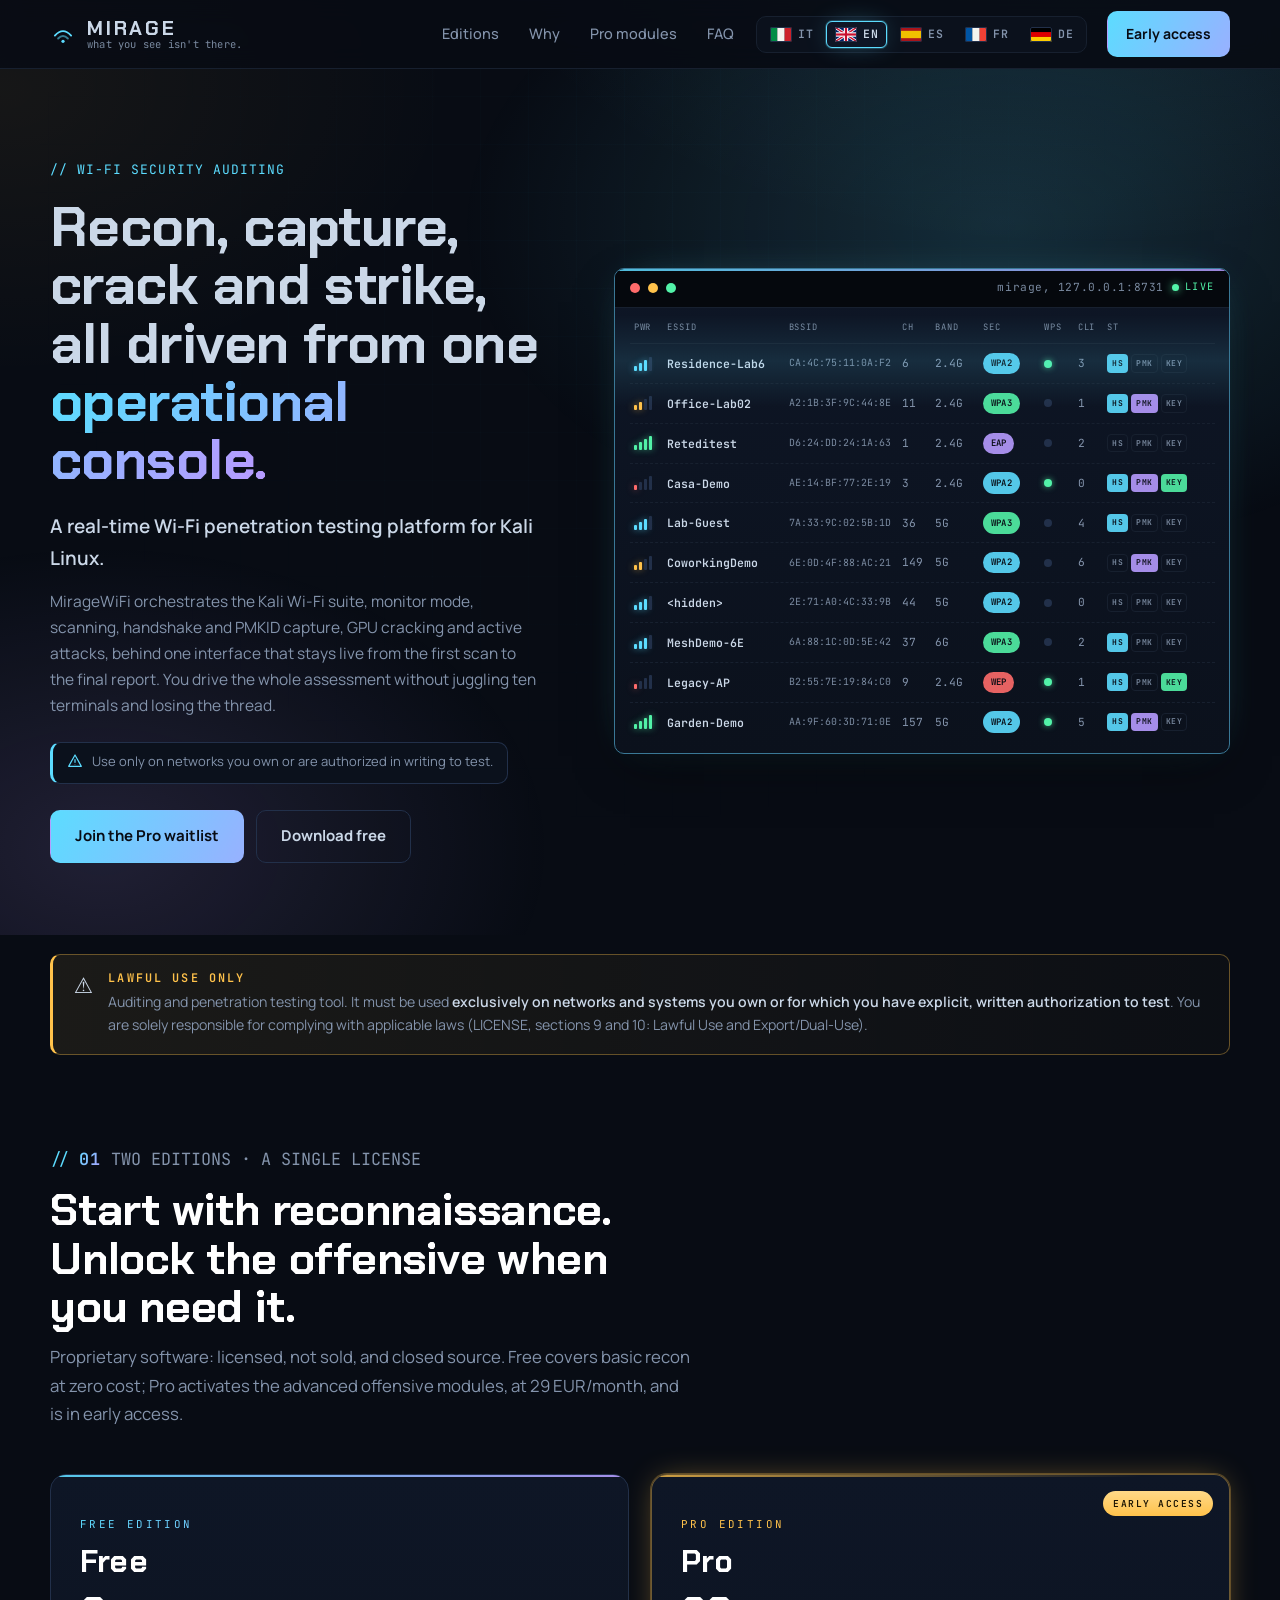
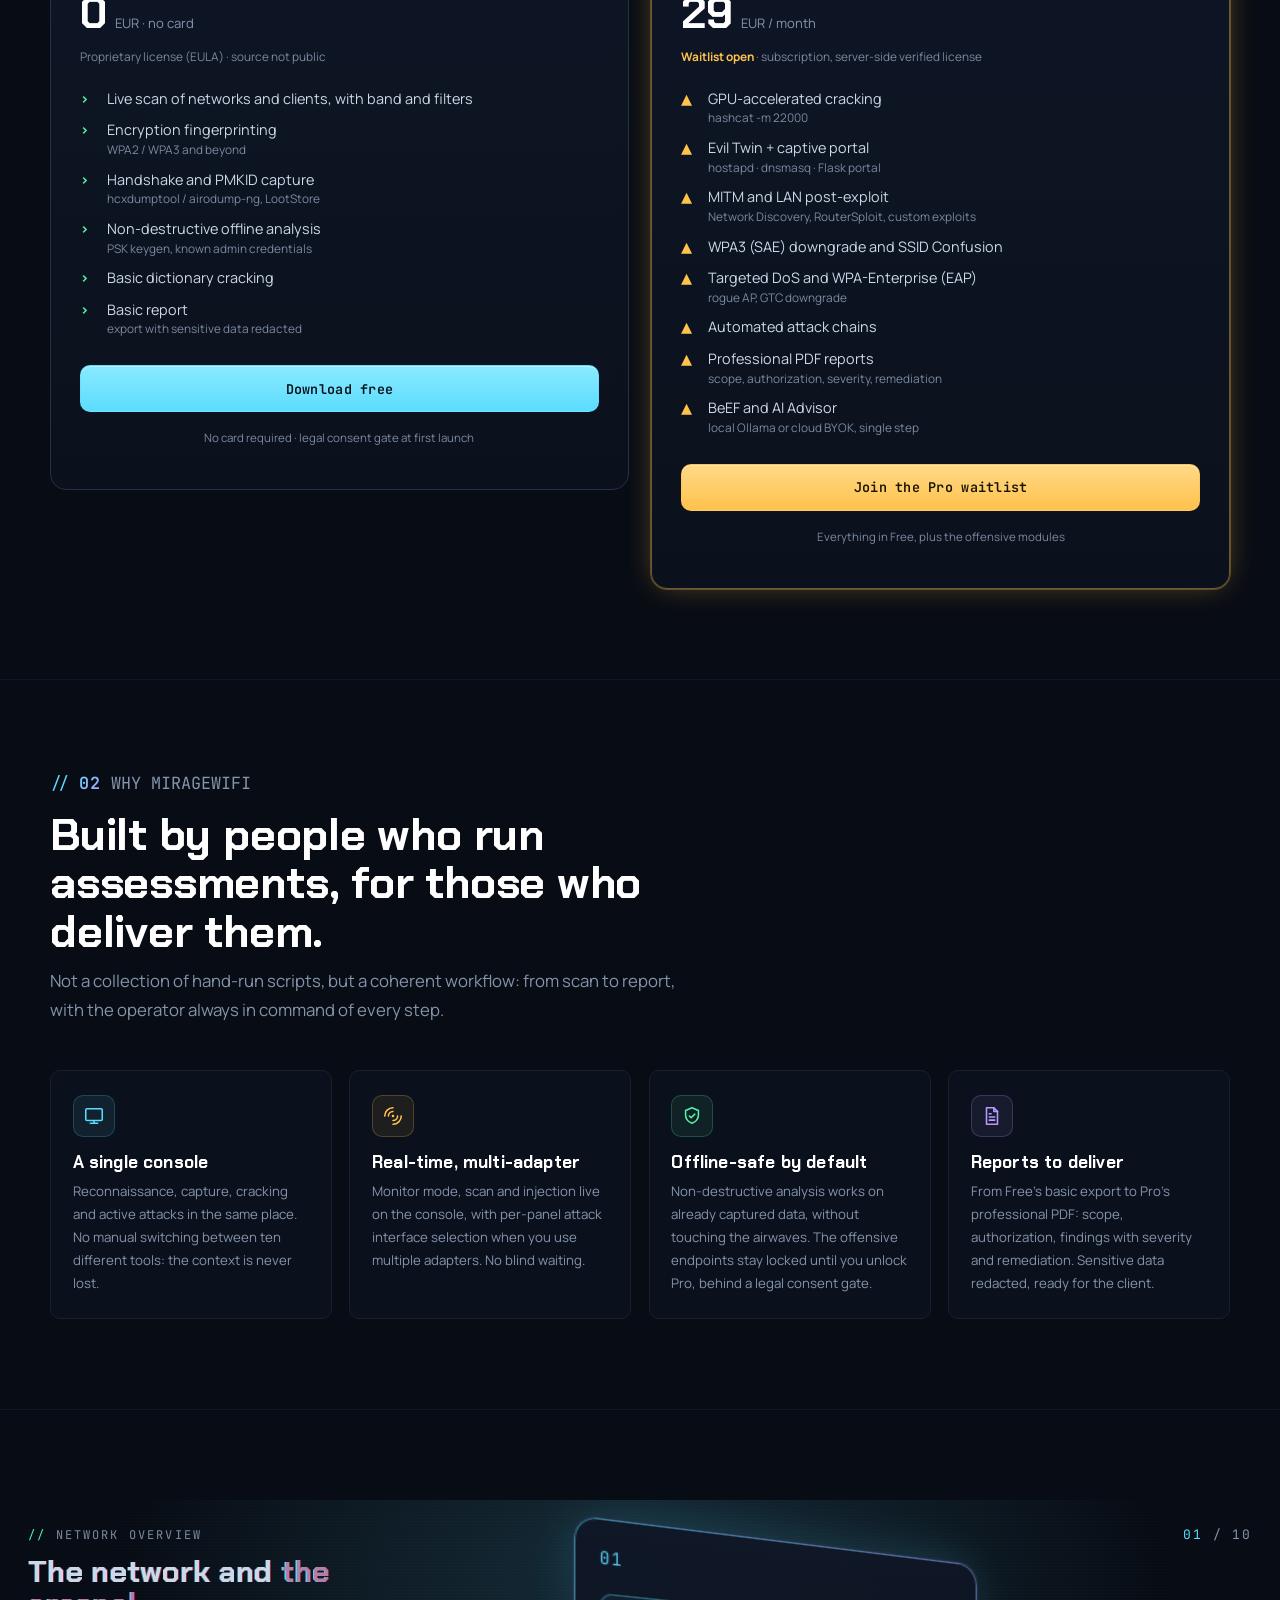
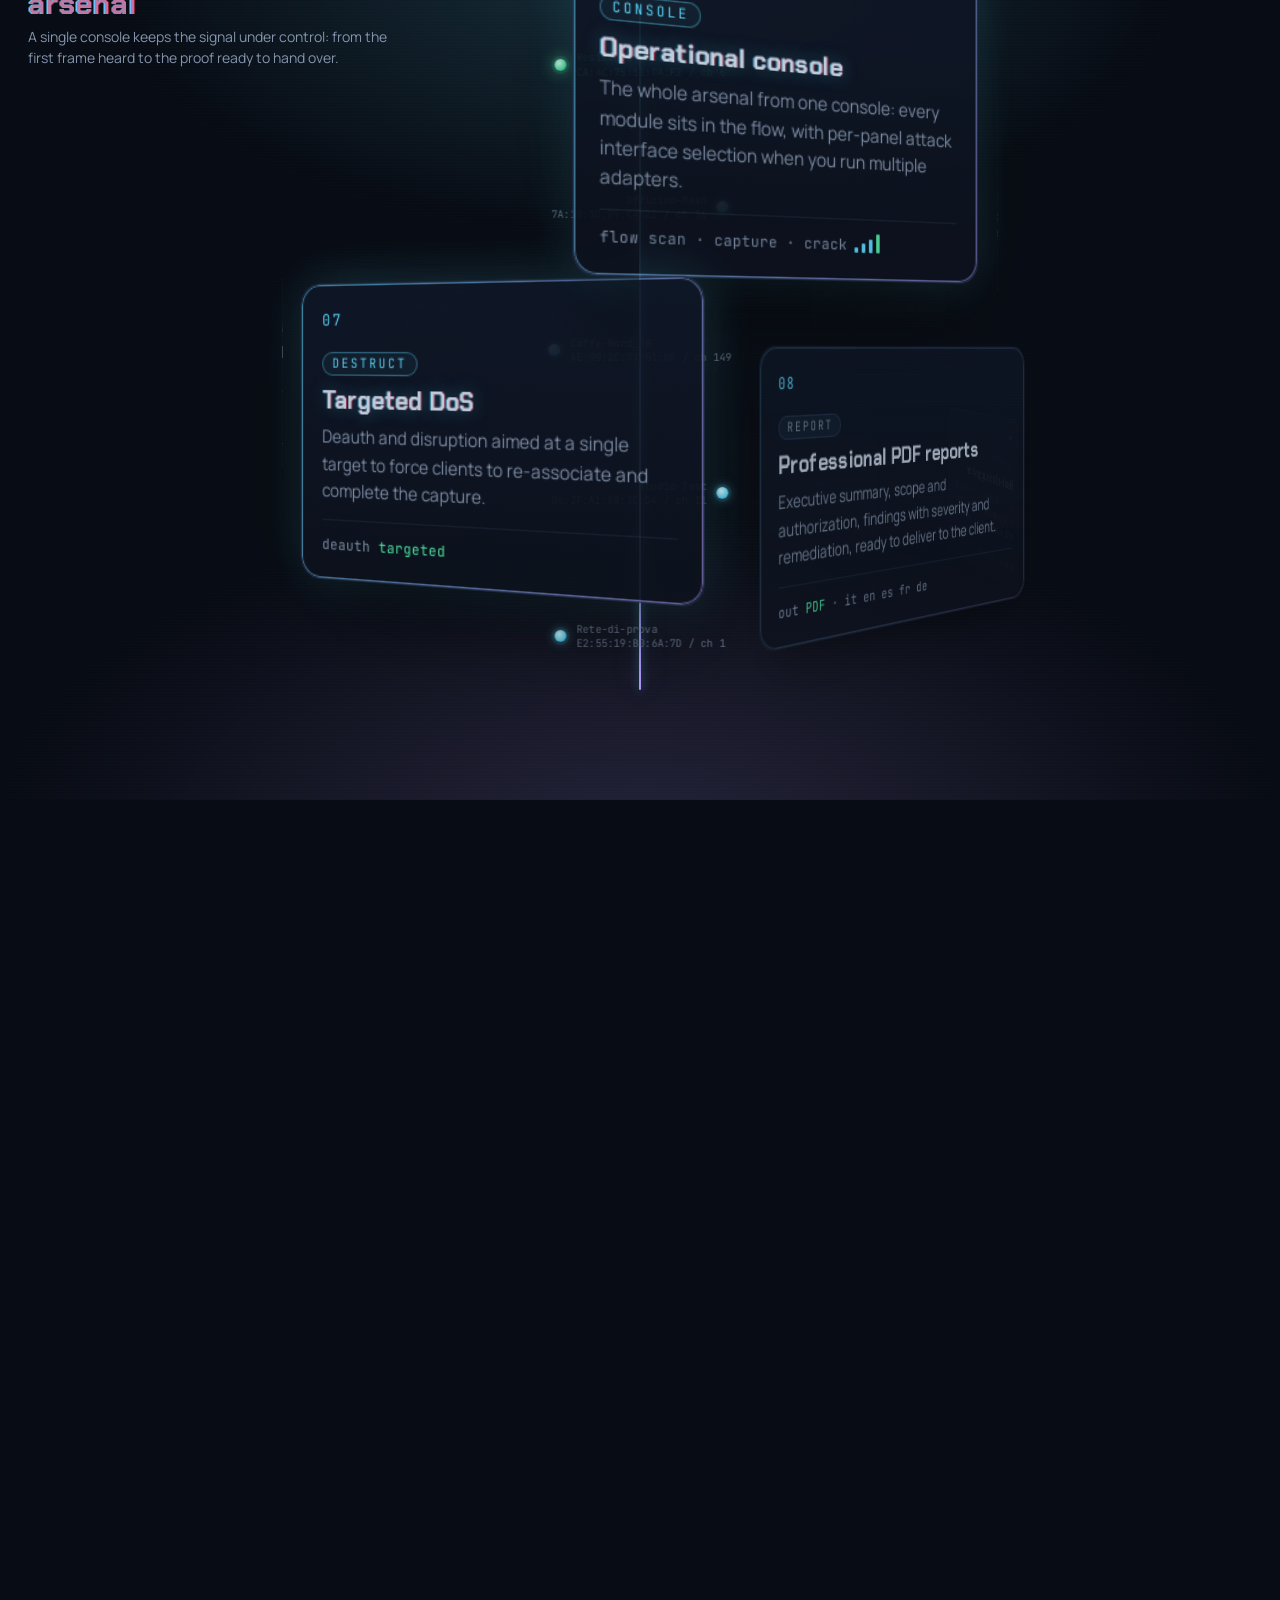
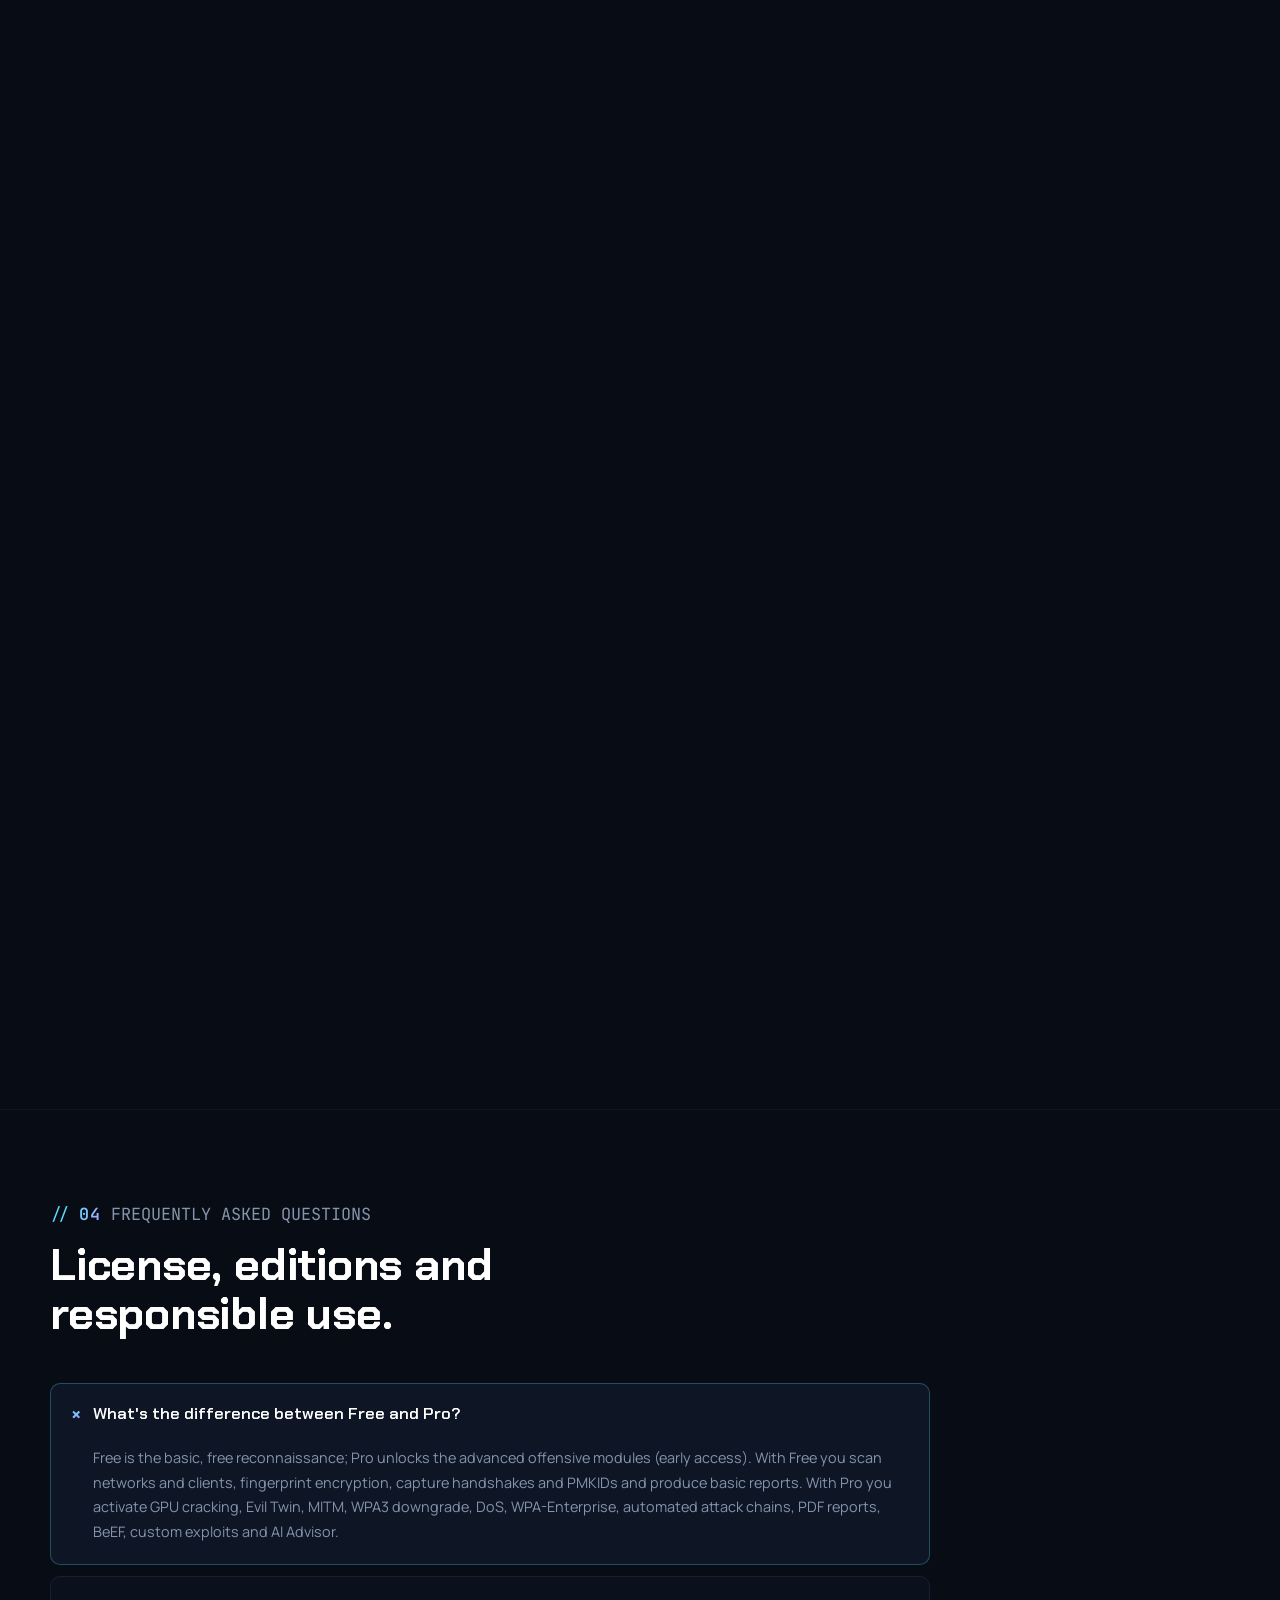
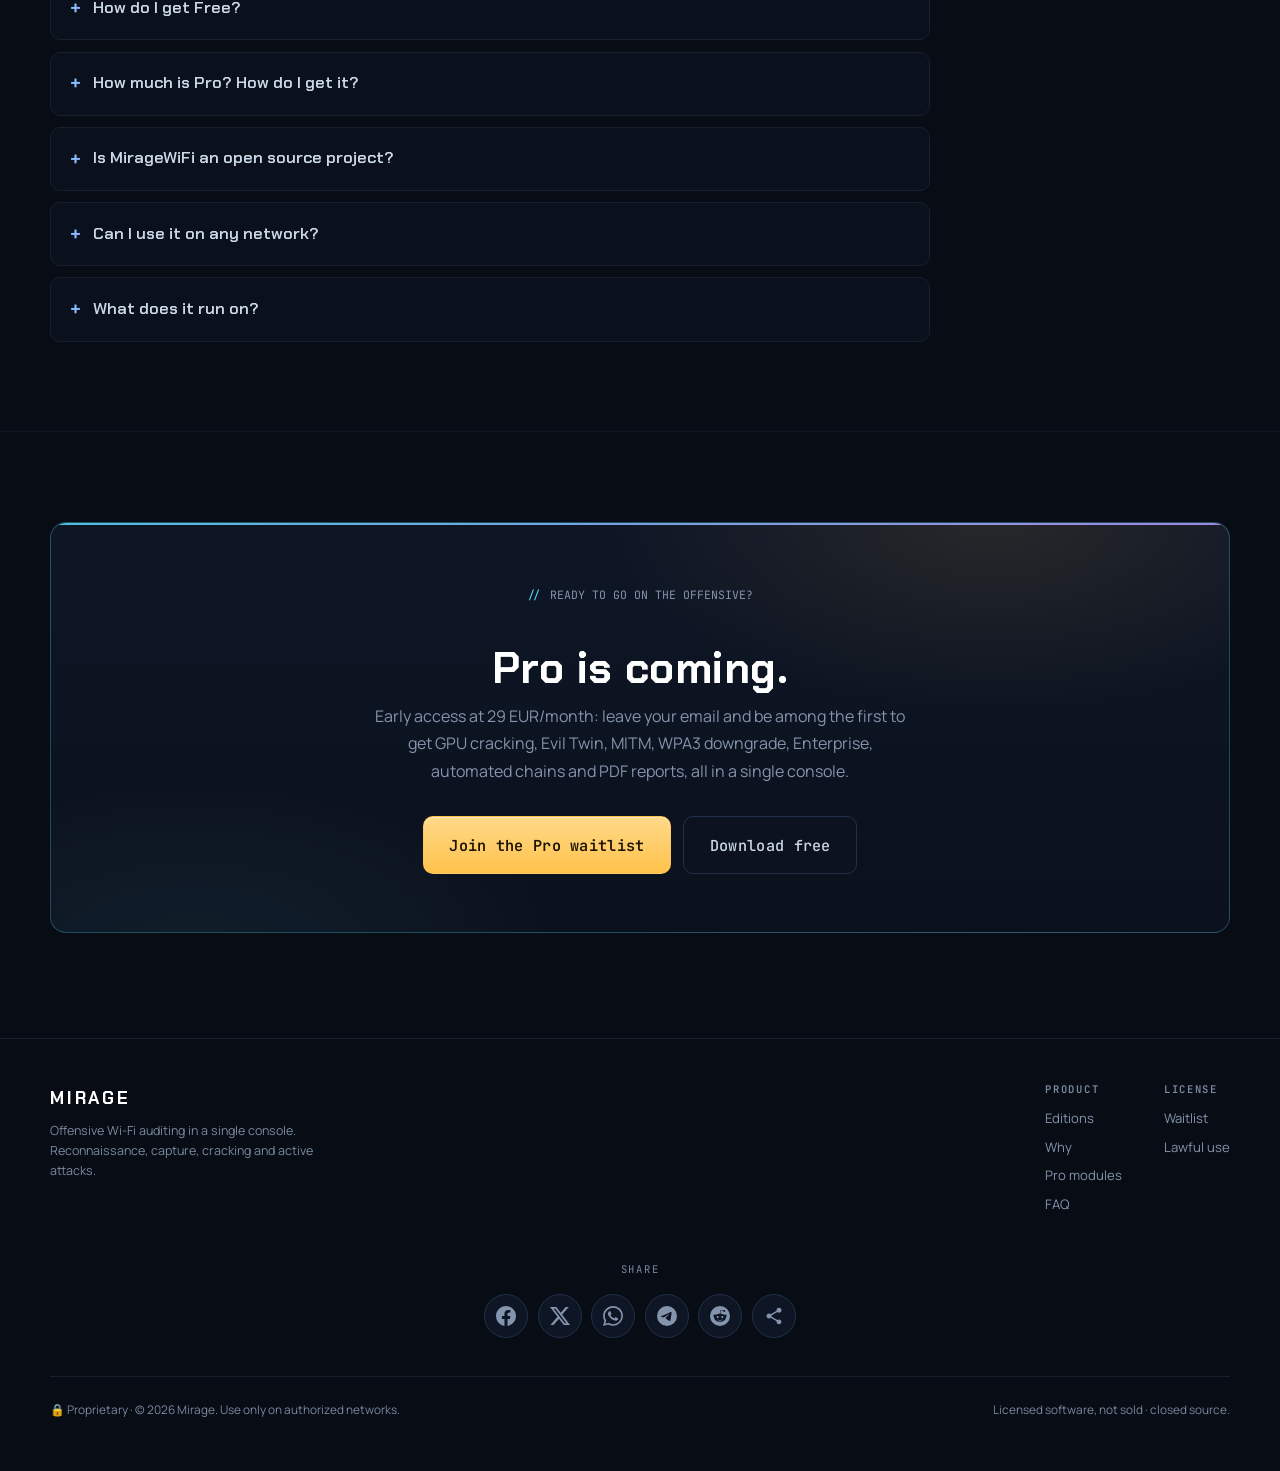
==== commit 78fa62ef: "ui(mobile): header a scomparsa (hamburger) e titolo eroe piu' compatto Su mobile (<=760px) l'header " ====
--- a/index.html
+++ b/index.html
@@ -27,6 +27,8 @@
   <link rel="stylesheet" href="css/site.css" />
 </head>
 <body>
+
+  <script>document.documentElement.classList.add('js');</script>
 
   <a class="nav-skip" href="#top" data-i18n="nav.skip">Skip to content</a>
 
@@ -47,6 +49,14 @@
           <span class="nav-ghost" data-i18n="nav.tagline">what you see isn't there.</span>
         </span>
       </a>
+
+      <button type="button" class="nav-toggle" aria-controls="nav-menu" aria-expanded="false" data-i18n-aria="nav.menu" aria-label="Menu">
+        <span class="nav-toggle-bar" aria-hidden="true"></span>
+        <span class="nav-toggle-bar" aria-hidden="true"></span>
+        <span class="nav-toggle-bar" aria-hidden="true"></span>
+      </button>
+
+      <div class="nav-menu" id="nav-menu">
 
       <nav class="nav-links" data-i18n-aria="nav.seclabel" aria-label="Sections">
         <a href="#edizioni" data-i18n="nav.editions">Editions</a>
@@ -114,6 +124,8 @@
       </div>
 
       <a class="nav-cta" href="https://miragewifi.gumroad.com/l/hbzayw" rel="noopener noreferrer" data-i18n="nav.cta">Early access</a>
+
+      </div>
     </div>
   </header>
 
@@ -911,6 +923,44 @@
           syncLangButtons(v);
         });
       }
+    })();
+  </script>
+
+  <!-- Mobile nav: hamburger toggle. Progressive enhancement: the .js gate
+       keeps the no-JS fallback (everything visible). Closes on link click,
+       Escape and outside click. Keyboard reachable, aria-expanded synced. -->
+  <script>
+    (function () {
+      var toggle = document.querySelector(".nav-toggle");
+      var menu = document.getElementById("nav-menu");
+      if (!toggle || !menu) return;
+
+      function setOpen(open) {
+        menu.classList.toggle("open", open);
+        toggle.setAttribute("aria-expanded", open ? "true" : "false");
+      }
+
+      toggle.addEventListener("click", function () {
+        setOpen(!menu.classList.contains("open"));
+      });
+
+      var links = menu.querySelectorAll(".nav-links a");
+      for (var i = 0; i < links.length; i++) {
+        links[i].addEventListener("click", function () { setOpen(false); });
+      }
+
+      document.addEventListener("keydown", function (e) {
+        if (e.key === "Escape" && menu.classList.contains("open")) {
+          setOpen(false);
+          toggle.focus();
+        }
+      });
+
+      document.addEventListener("click", function (e) {
+        if (!menu.classList.contains("open")) return;
+        if (menu.contains(e.target) || toggle.contains(e.target)) return;
+        setOpen(false);
+      });
     })();
   </script>
 
--- a/css/site.css
+++ b/css/site.css
@@ -672,7 +672,37 @@
   min-height: 68px;
   padding-top: 10px;
   padding-bottom: 10px;
-}
+  position: relative;
+}
+
+/* mobile menu wrapper: display:contents on desktop so its children stay
+   direct flex-items of .nav-inner (desktop layout unchanged) */
+.nav-menu { display: contents; }
+
+/* hamburger toggle: hidden on desktop, shown on mobile only with JS */
+.nav-toggle {
+  display: none;
+  flex-direction: column;
+  justify-content: center;
+  gap: 5px;
+  width: 44px;
+  height: 44px;
+  margin-left: auto;
+  padding: 11px;
+  border: 1px solid transparent;
+  border-radius: var(--radius);
+  background: transparent;
+  cursor: pointer;
+}
+.nav-toggle-bar {
+  display: block;
+  width: 22px;
+  height: 2px;
+  border-radius: 2px;
+  background: var(--fg-dim);
+  transition: background .15s var(--ease);
+}
+.nav-toggle:hover .nav-toggle-bar { background: var(--fg); }
 
 /* brand */
 .nav-brand {
@@ -934,6 +964,7 @@
 }
 
 @media (max-width: 760px) {
+  /* --- no-JS fallback: ordered stack, everything stays visible --- */
   .nav-inner { flex-wrap: wrap; row-gap: 10px; }
   .nav-links {
     order: 3;
@@ -944,6 +975,54 @@
     -webkit-overflow-scrolling: touch;
   }
   .lang-switch { margin-left: auto; }
+
+  /* --- JS enhanced: collapse nav/lang/CTA behind a hamburger --- */
+  .js .nav-toggle { display: inline-flex; }
+  .js .nav-inner { flex-wrap: nowrap; row-gap: 0; }
+  .js .nav-menu {
+    position: absolute;
+    top: 100%;
+    left: 0;
+    right: 0;
+    display: flex;
+    flex-direction: column;
+    align-items: stretch;
+    gap: 14px;
+    padding: 16px;
+    background: var(--bg);
+    border-bottom: 1px solid var(--border);
+    -webkit-backdrop-filter: blur(12px);
+    backdrop-filter: blur(12px);
+    max-height: 0;
+    overflow: hidden;
+    opacity: 0;
+    visibility: hidden;
+    transition: max-height .28s var(--ease), opacity .2s var(--ease), visibility .2s;
+  }
+  .js .nav-menu.open {
+    max-height: 80vh;
+    overflow: auto;
+    opacity: 1;
+    visibility: visible;
+  }
+  .js .nav-menu .nav-links {
+    order: 0;
+    flex-direction: column;
+    width: 100%;
+    margin-left: 0;
+    gap: 4px;
+    overflow: visible;
+  }
+  .js .nav-menu .lang-switch { margin-left: 0; align-self: flex-start; }
+  .js .nav-menu .nav-cta { width: 100%; }
+}
+
+/* phone: scale down the hero title so the long IT headline fits */
+@media (max-width: 560px) {
+  .hero-title {
+    font-size: clamp(24px, 7.2vw, 34px);
+    line-height: 1.08;
+  }
 }
 
 /* phone: shrink the selector to flags only, keep it tappable */
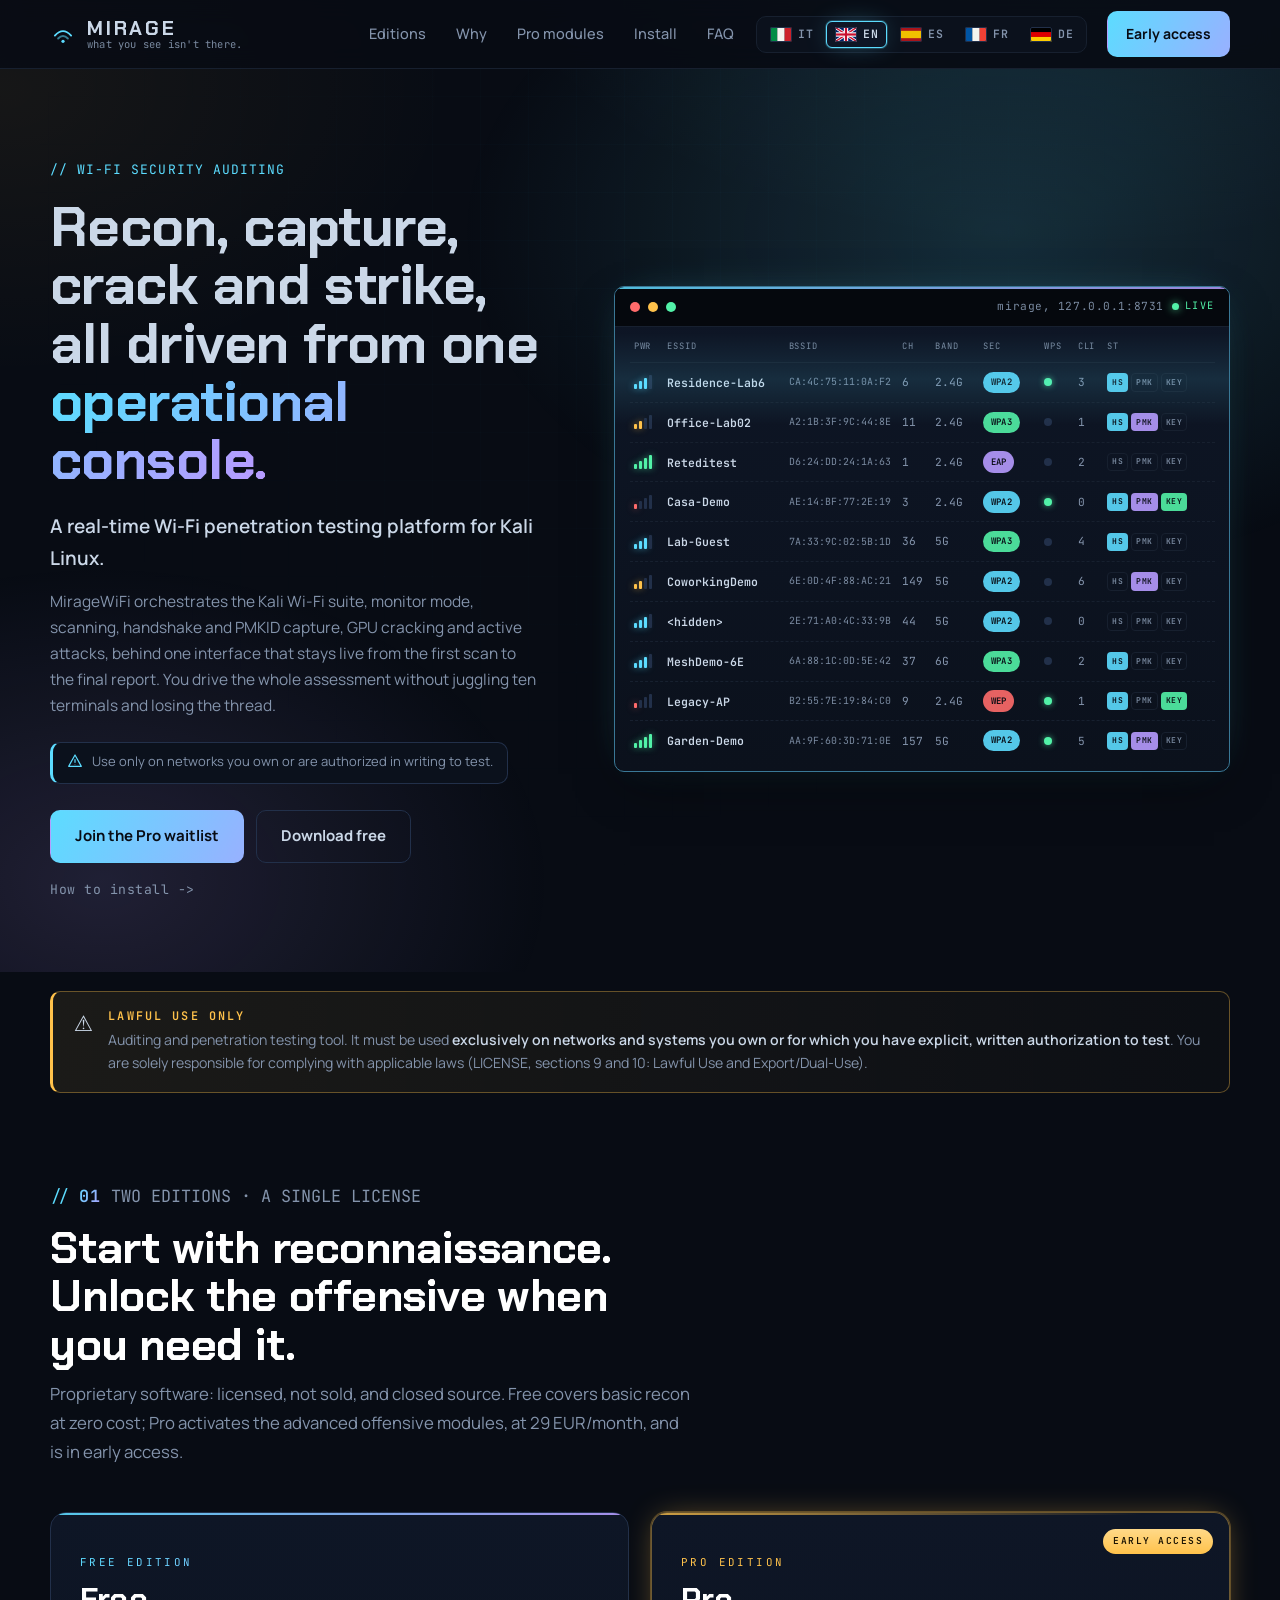
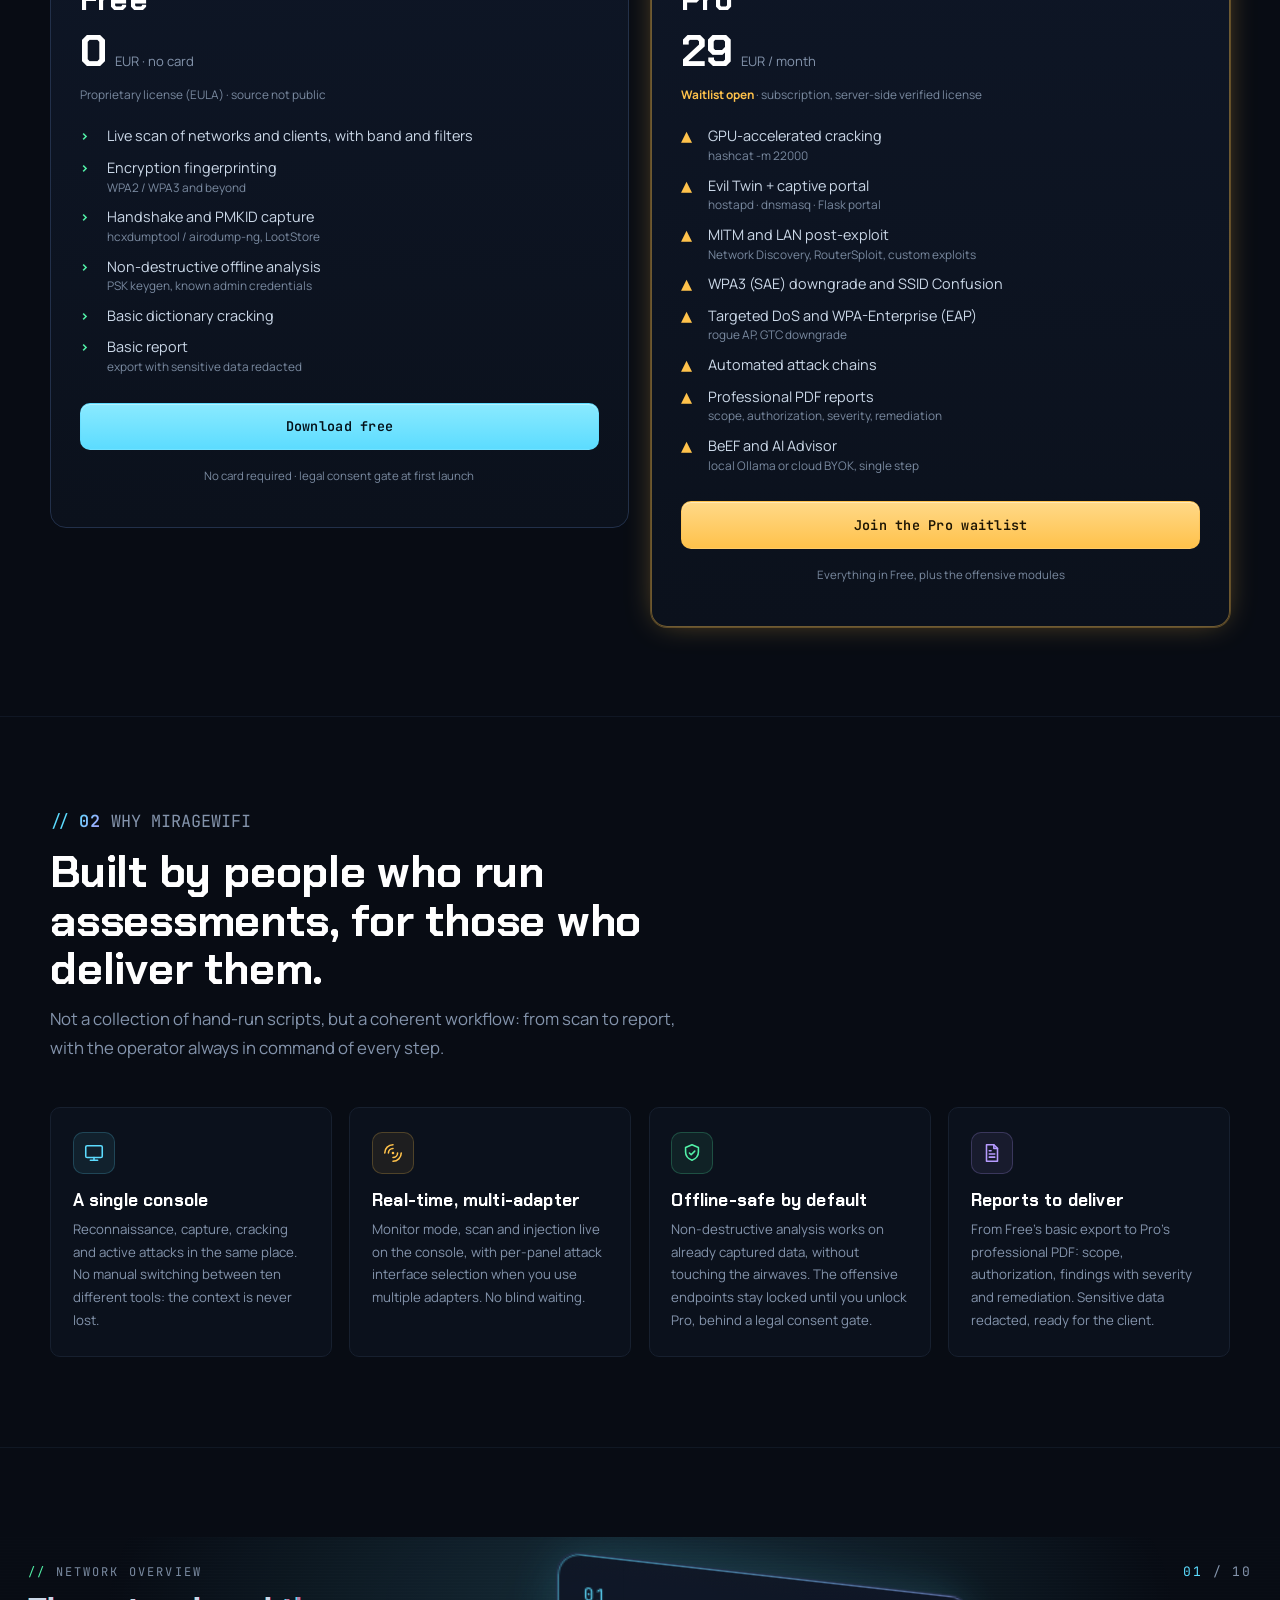
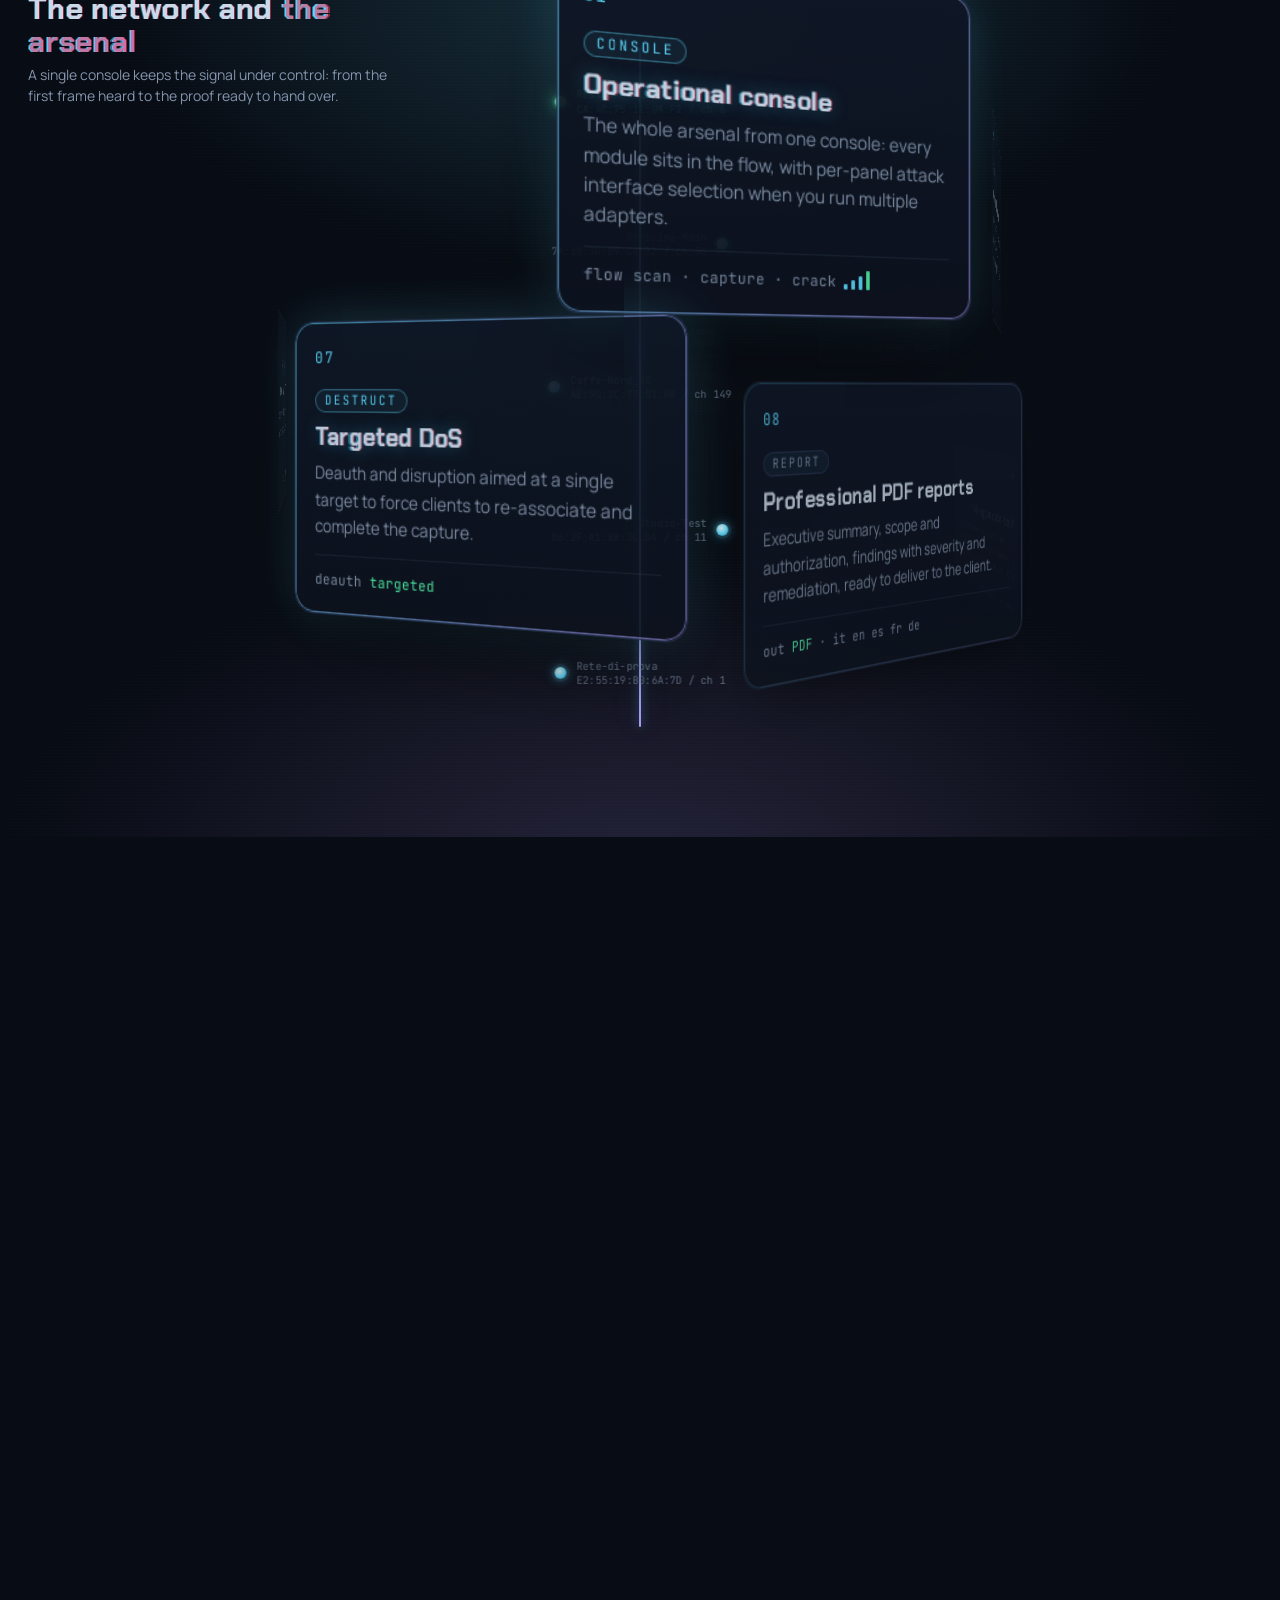
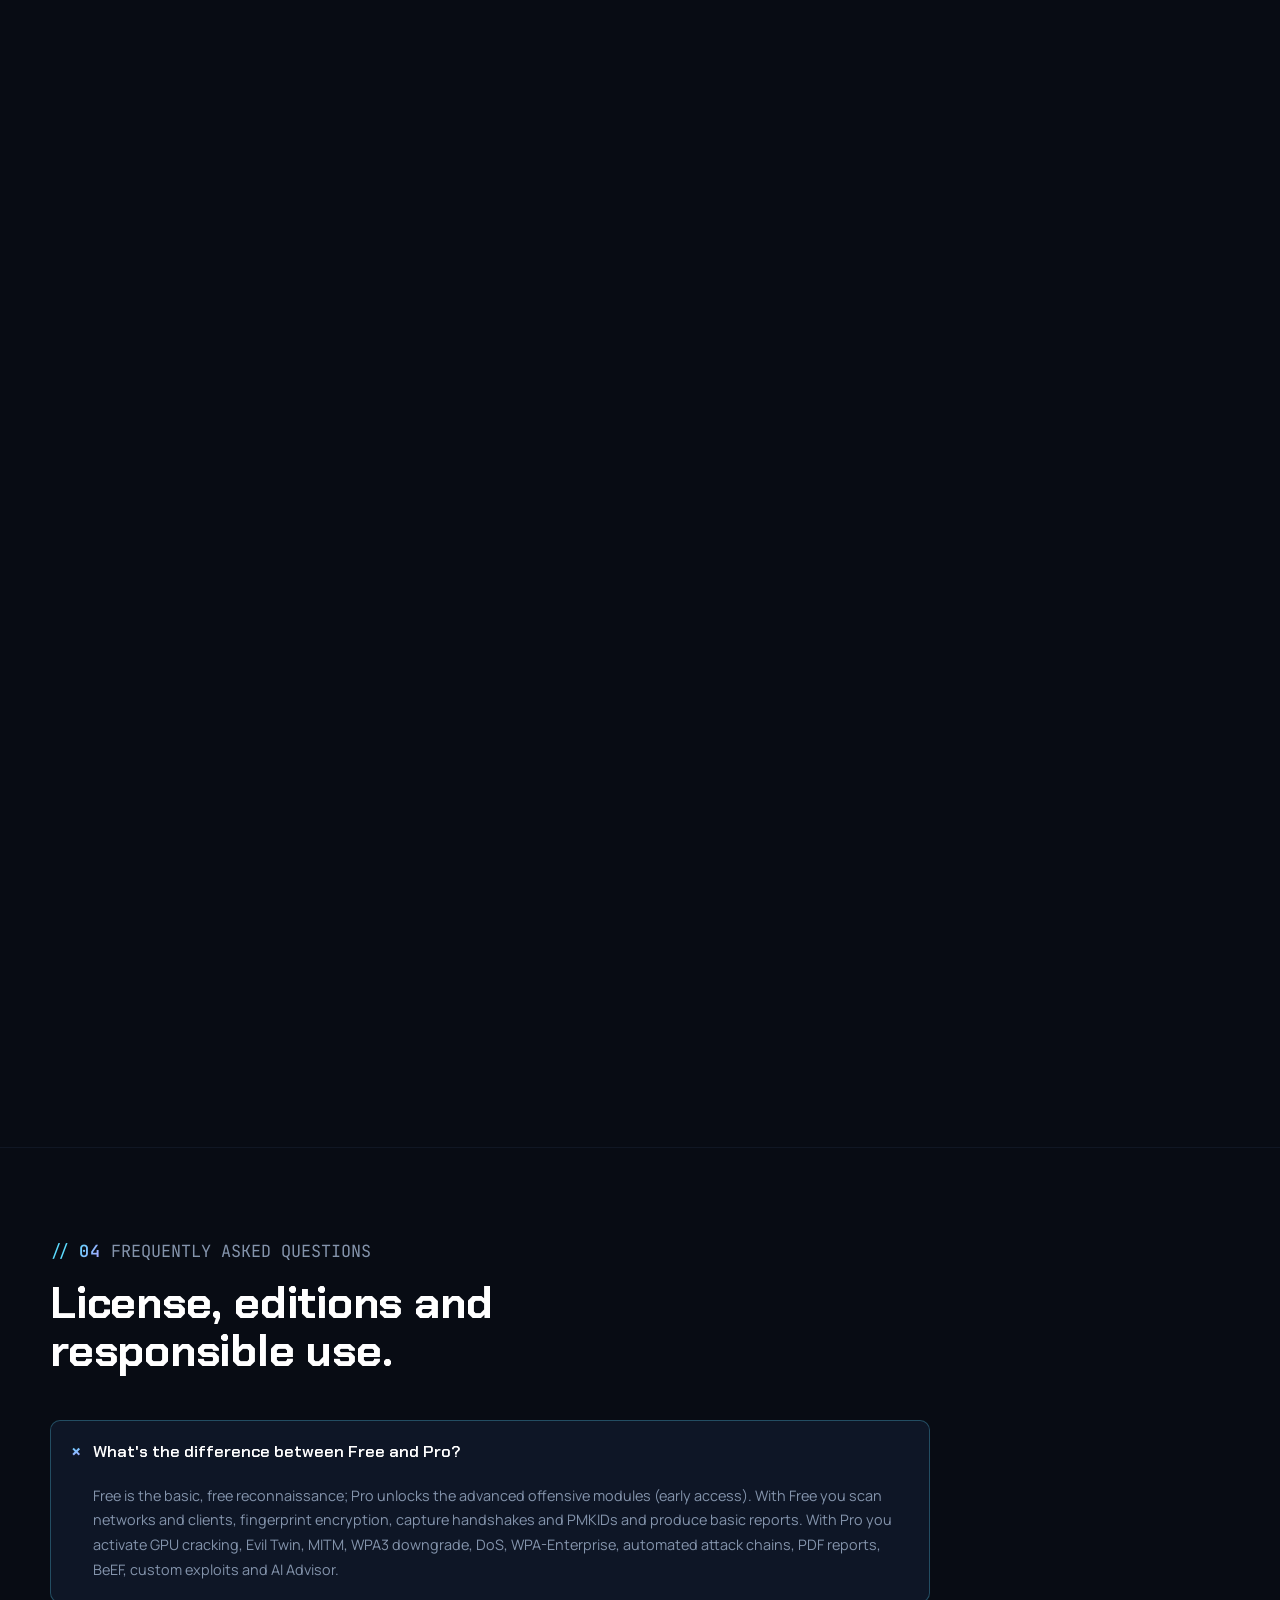
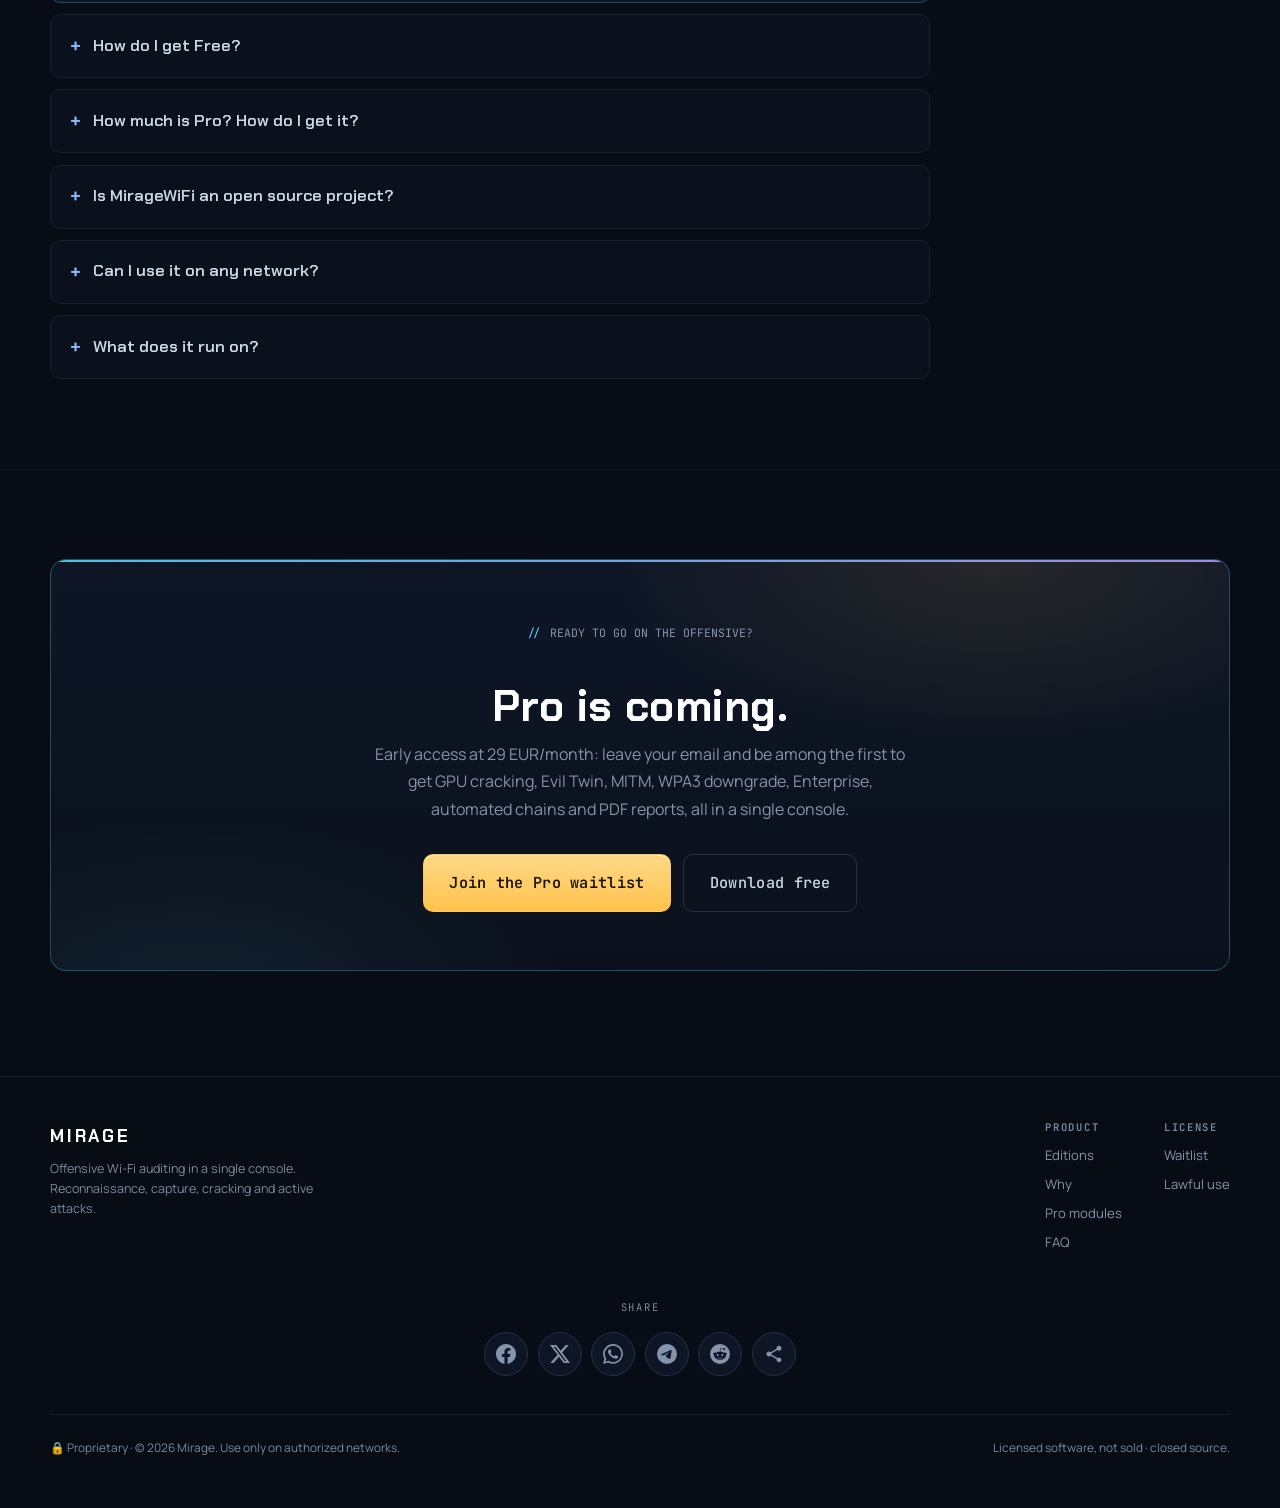
==== commit 4a007b0e: "feat(site): pagina install.html quickstart multilingue (5 lingue) Mancava una pagina "come si instal" ====
--- a/index.html
+++ b/index.html
@@ -62,6 +62,7 @@
         <a href="#edizioni" data-i18n="nav.editions">Editions</a>
         <a href="#perche" data-i18n="nav.why">Why</a>
         <a href="#moduli" data-i18n="nav.modules">Pro modules</a>
+        <a href="install.html" data-i18n="nav.install">Install</a>
         <a href="#faq" data-i18n="nav.faq">FAQ</a>
       </nav>
 
@@ -168,6 +169,10 @@
             <a class="nav-cta hero-btn-lg" href="https://miragewifi.gumroad.com/l/hbzayw" rel="noopener noreferrer" data-i18n="cta.pro">Join the Pro waitlist</a>
             <a class="hero-btn-ghost hero-btn-lg" href="https://miragewifi.gumroad.com/l/wzquev" rel="noopener noreferrer" data-i18n="cta.free">Download free</a>
           </div>
+
+          <p class="hero-install reveal">
+            <a href="install.html" data-i18n="install.howlink">How to install -&gt;</a>
+          </p>
 
         </div>
 
--- a/css/site.css
+++ b/css/site.css
@@ -948,6 +948,24 @@
   border-color: var(--accent);
   background: var(--panel);
   transform: translateY(-1px);
+}
+
+/* discreet "how to install" link under the hero CTAs */
+.hero-install {
+  margin: 16px 0 0;
+  font-family: var(--mono);
+  font-size: .82rem;
+  letter-spacing: .04em;
+}
+.hero-install a {
+  color: var(--fg-dim);
+  text-decoration: none;
+  border-bottom: 1px solid transparent;
+  transition: color .16s var(--ease), border-color .16s var(--ease);
+}
+.hero-install a:hover {
+  color: var(--accent);
+  border-bottom-color: var(--accent);
 }
 
 /* visual slot filled by Fable B's scanner on assembly */
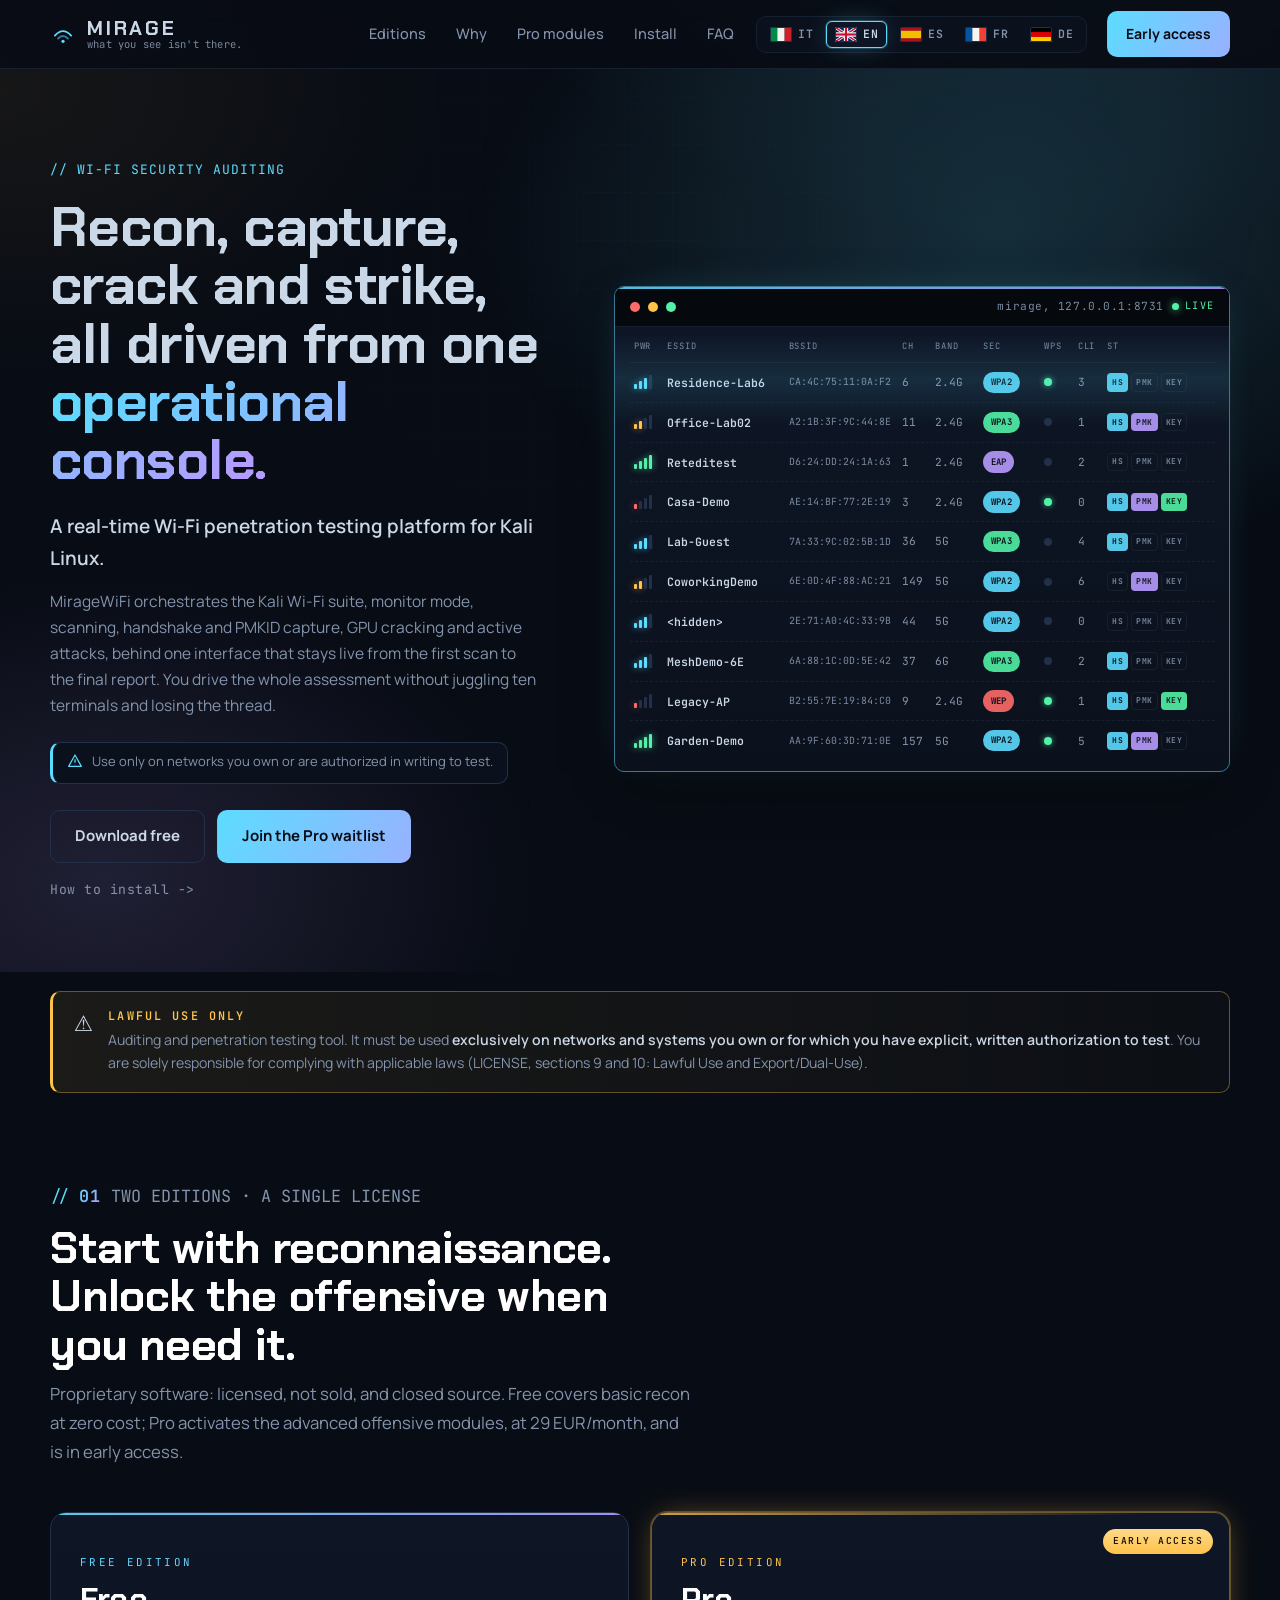
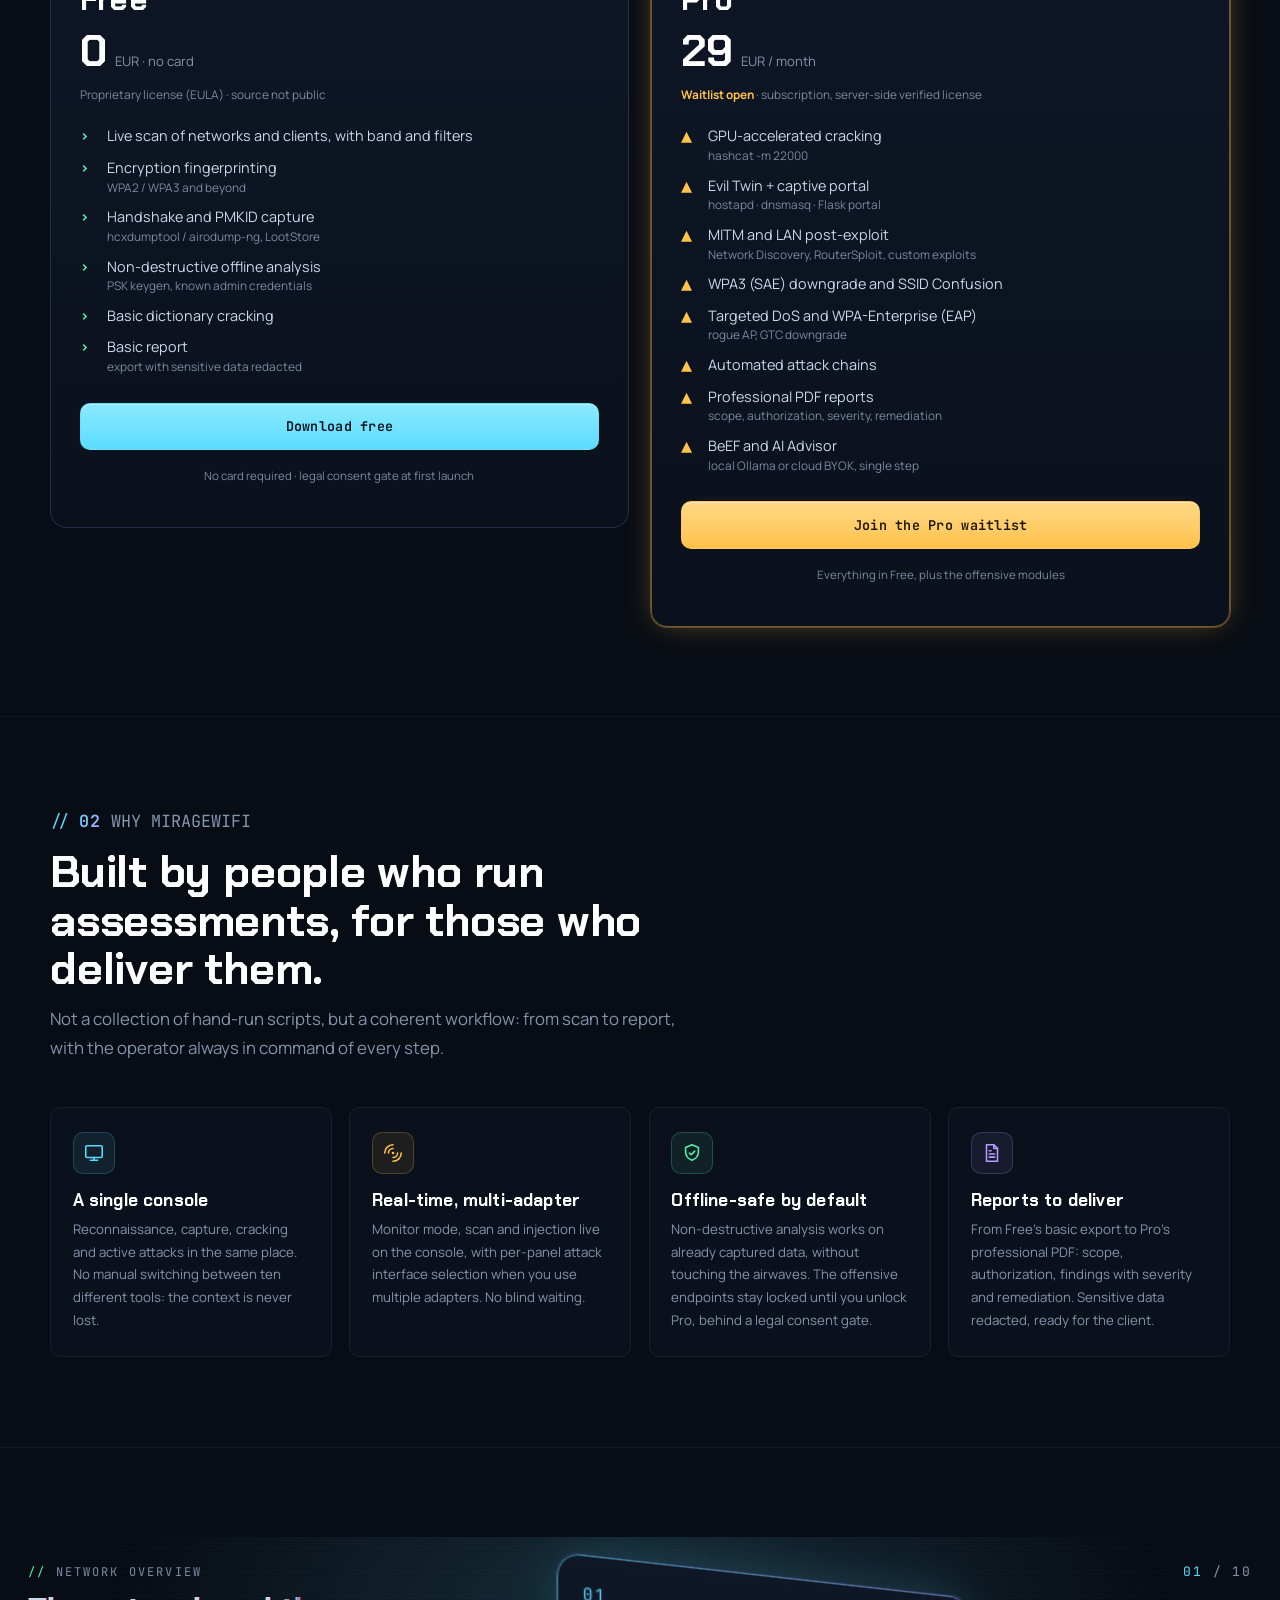
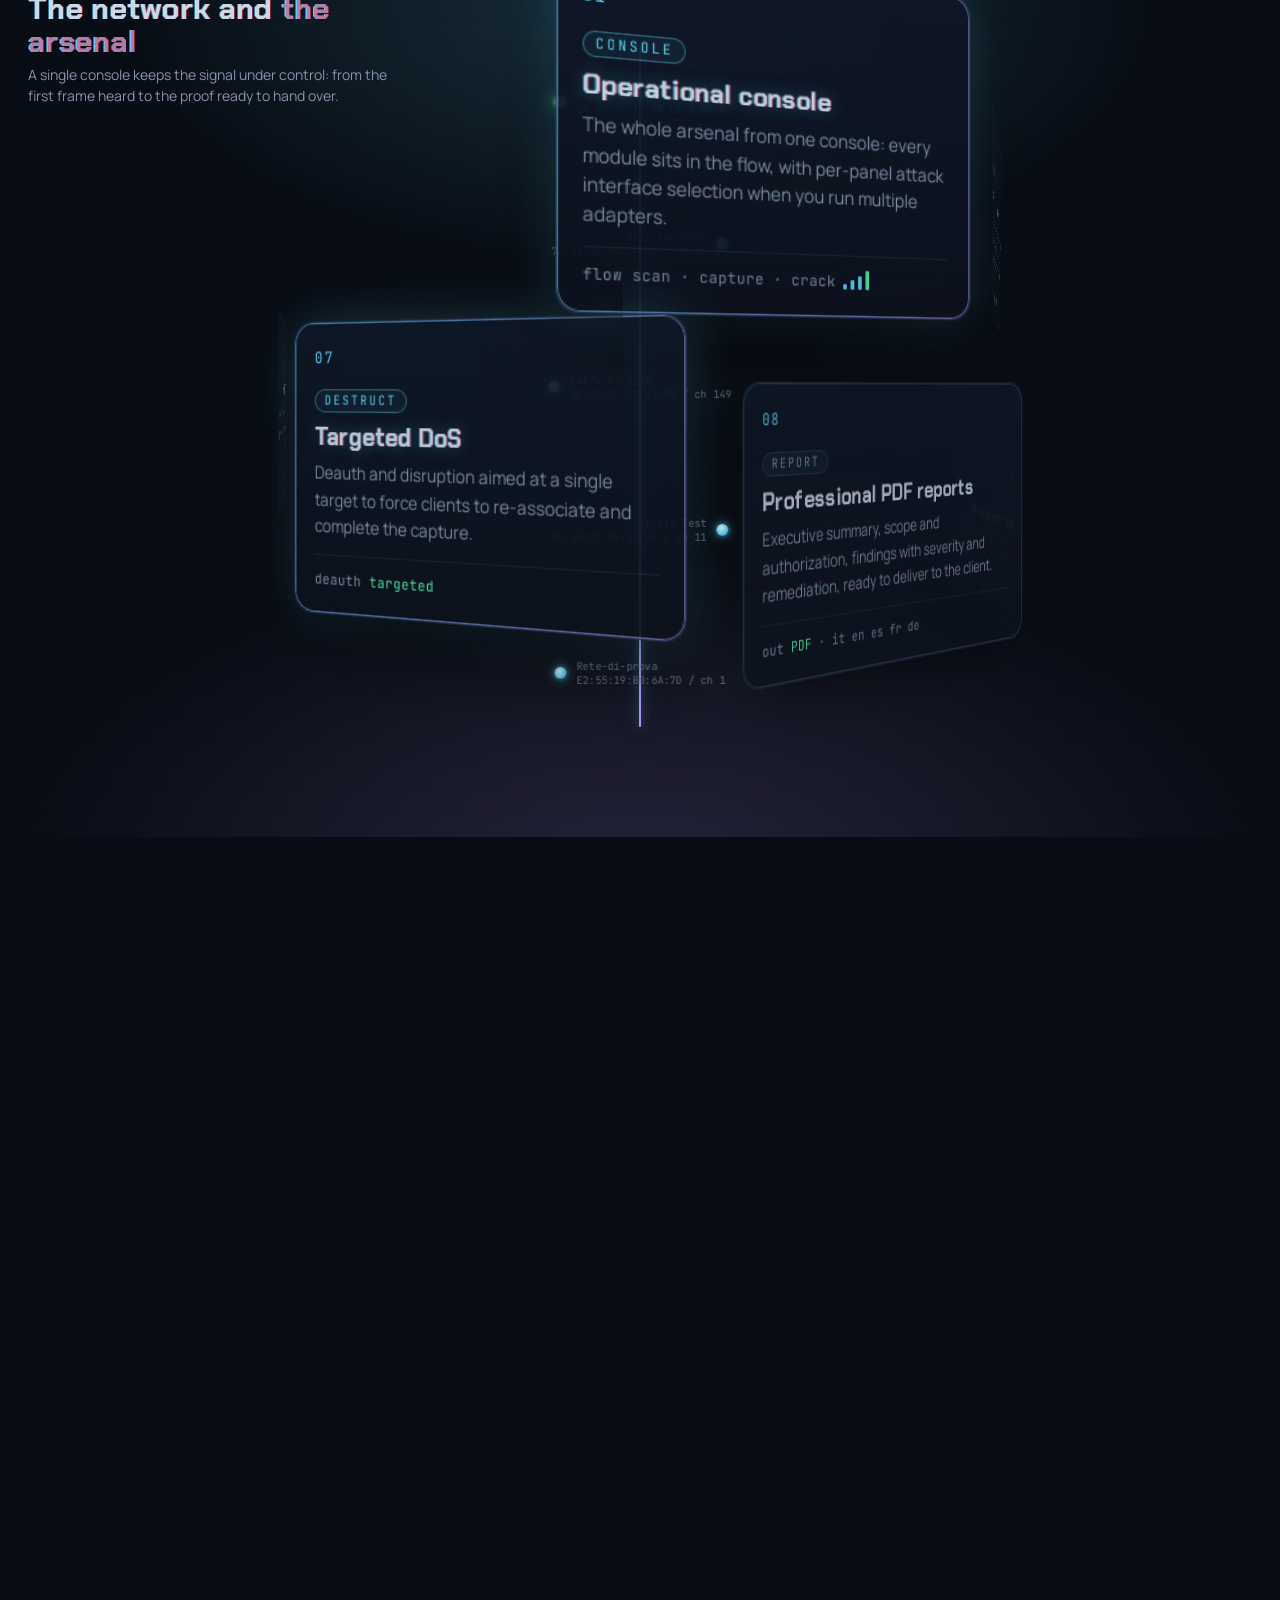
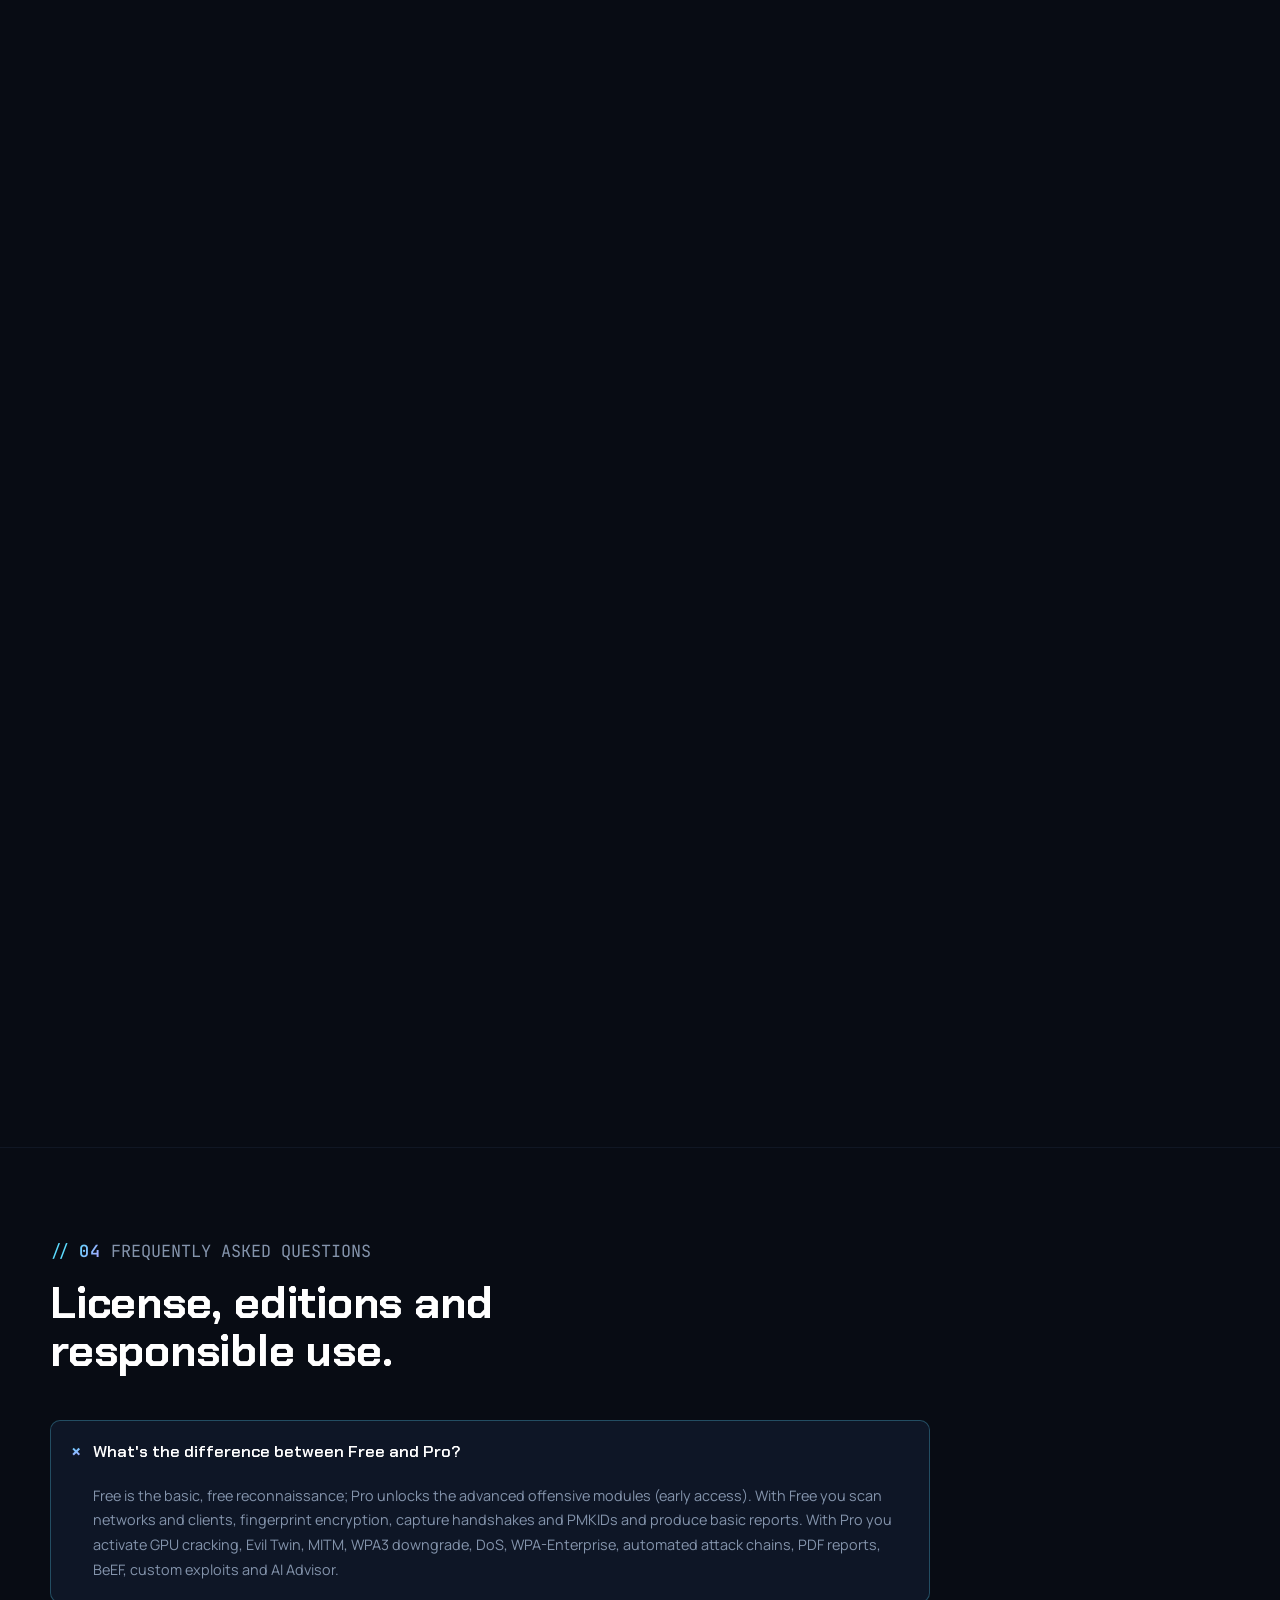
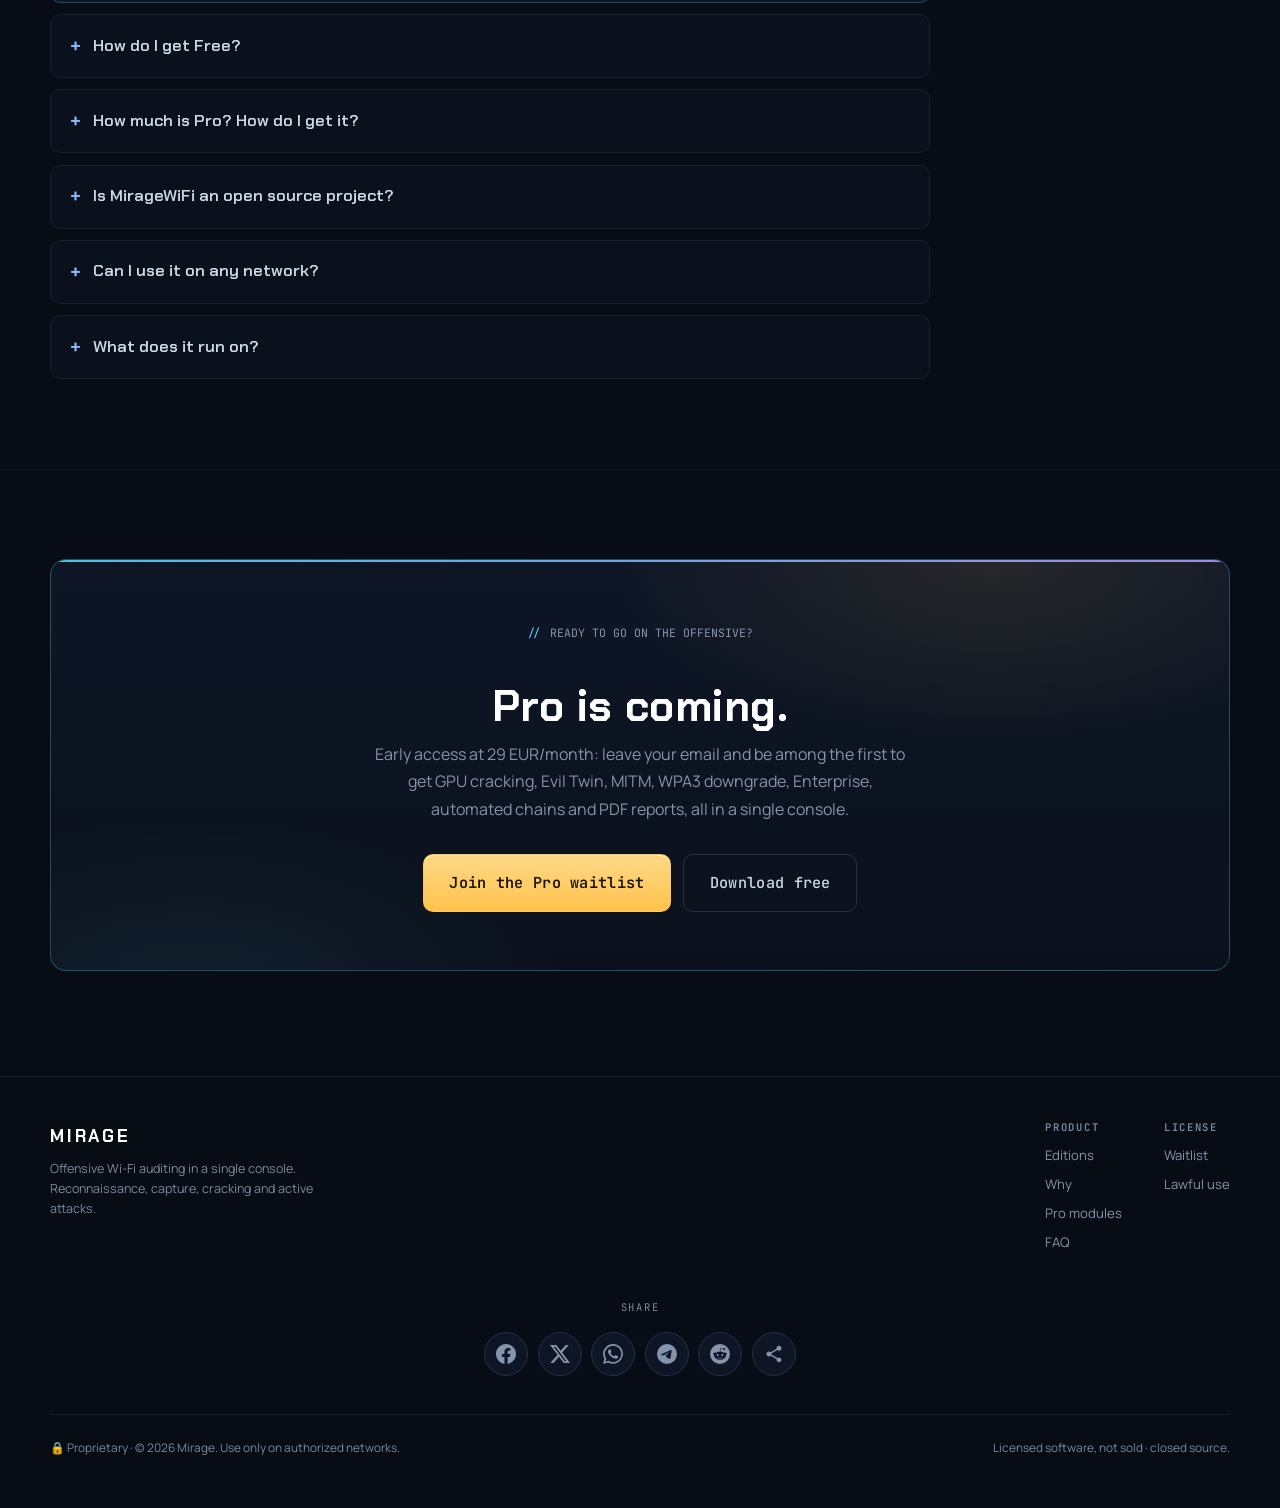
==== commit e11d1e87: "ui(mobile): menu lingua dedicato (dropdown) nella barra, fuori dall'hamburger Su richiesta: la lingu" ====
--- a/index.html
+++ b/index.html
@@ -56,20 +56,16 @@
         <span class="nav-toggle-bar" aria-hidden="true"></span>
       </button>
 
-      <div class="nav-menu" id="nav-menu">
-
-      <nav class="nav-links" data-i18n-aria="nav.seclabel" aria-label="Sections">
-        <a href="#edizioni" data-i18n="nav.editions">Editions</a>
-        <a href="#perche" data-i18n="nav.why">Why</a>
-        <a href="#moduli" data-i18n="nav.modules">Pro modules</a>
-        <a href="install.html" data-i18n="nav.install">Install</a>
-        <a href="#faq" data-i18n="nav.faq">FAQ</a>
-      </nav>
-
-      <!-- Flag language selector. One active button (aria-pressed="true").
-           Static default = EN (matches the inline English copy and the
-           no-JS fallback). The script flips active state on click. -->
-      <div class="lang-switch" role="group" data-i18n-aria="nav.langlabel" aria-label="Language">
+      <!-- Language selector. Desktop: 5 flags inline. Mobile (.js): a compact
+           toggle in the bar opens this as a dedicated dropdown. The lang-wrap
+           stays OUTSIDE #nav-menu so it is reachable without the hamburger. -->
+      <div class="lang-wrap">
+        <button type="button" class="lang-toggle" aria-haspopup="true" aria-expanded="false" aria-controls="lang-switch" data-i18n-aria="nav.langlabel" aria-label="Language">
+          <span class="lang-toggle-flag" aria-hidden="true"></span>
+          <span class="lang-toggle-code">EN</span>
+          <span class="lang-toggle-chev" aria-hidden="true">&#9662;</span>
+        </button>
+        <div class="lang-switch" id="lang-switch" role="group" data-i18n-aria="nav.langlabel" aria-label="Language">
 
         <button type="button" class="lang-btn" data-lang="it" data-i18n-aria="lang.it" aria-label="Italiano" aria-pressed="false">
           <svg class="lang-flag" viewBox="0 0 24 16" width="22" height="15" role="img" aria-hidden="true">
@@ -122,7 +118,18 @@
           <span class="lang-code">DE</span>
         </button>
 
+        </div>
       </div>
+
+      <div class="nav-menu" id="nav-menu">
+
+      <nav class="nav-links" data-i18n-aria="nav.seclabel" aria-label="Sections">
+        <a href="#edizioni" data-i18n="nav.editions">Editions</a>
+        <a href="#perche" data-i18n="nav.why">Why</a>
+        <a href="#moduli" data-i18n="nav.modules">Pro modules</a>
+        <a href="install.html" data-i18n="nav.install">Install</a>
+        <a href="#faq" data-i18n="nav.faq">FAQ</a>
+      </nav>
 
       <a class="nav-cta" href="https://miragewifi.gumroad.com/l/hbzayw" rel="noopener noreferrer" data-i18n="nav.cta">Early access</a>
 
@@ -928,6 +935,66 @@
           syncLangButtons(v);
         });
       }
+    })();
+  </script>
+
+  <!-- Mobile language selector: a compact toggle in the bar opens a dedicated
+       dropdown. Independent from the hamburger. Mirrors the active language
+       into the toggle (flag clone + code). Runs after the i18n loader. -->
+  <script>
+    (function () {
+      var wrap = document.querySelector(".lang-wrap");
+      if (!wrap) return;
+      var toggle = wrap.querySelector(".lang-toggle");
+      var panel = document.getElementById("lang-switch");
+      var flagSlot = wrap.querySelector(".lang-toggle-flag");
+      var codeSlot = wrap.querySelector(".lang-toggle-code");
+      if (!toggle || !panel) return;
+
+      function updateLangToggle() {
+        var lang = (document.documentElement.lang || "en").toLowerCase();
+        if (codeSlot) codeSlot.textContent = lang.toUpperCase();
+        var active = panel.querySelector('.lang-btn[data-lang="' + lang + '"]');
+        if (!active) active = panel.querySelector(".lang-btn.is-active");
+        var svg = active && active.querySelector(".lang-flag");
+        if (flagSlot && svg) {
+          flagSlot.innerHTML = "";
+          flagSlot.appendChild(svg.cloneNode(true));
+        }
+      }
+
+      function setOpen(open) {
+        panel.classList.toggle("open", open);
+        toggle.setAttribute("aria-expanded", open ? "true" : "false");
+      }
+
+      toggle.addEventListener("click", function () {
+        setOpen(!panel.classList.contains("open"));
+      });
+
+      // The i18n loader applies the language first; then reflect it and close.
+      var btns = panel.querySelectorAll(".lang-btn");
+      for (var i = 0; i < btns.length; i++) {
+        btns[i].addEventListener("click", function () {
+          updateLangToggle();
+          setOpen(false);
+        });
+      }
+
+      document.addEventListener("keydown", function (e) {
+        if (e.key === "Escape" && panel.classList.contains("open")) {
+          setOpen(false);
+          toggle.focus();
+        }
+      });
+
+      document.addEventListener("click", function (e) {
+        if (!panel.classList.contains("open")) return;
+        if (wrap.contains(e.target)) return;
+        setOpen(false);
+      });
+
+      updateLangToggle();
     })();
   </script>
 
--- a/css/site.css
+++ b/css/site.css
@@ -704,6 +704,45 @@
 }
 .nav-toggle:hover .nav-toggle-bar { background: var(--fg); }
 
+/* explicit order so the desktop layout is unchanged after moving the language
+   selector out of #nav-menu: brand, links, language, CTA, then (mobile) toggle */
+.nav-brand { order: 0; }
+.nav-links { order: 1; }
+.lang-wrap { order: 2; position: relative; display: flex; align-items: center; flex: 0 0 auto; }
+.nav-cta { order: 3; }
+.nav-toggle { order: 4; }
+
+/* compact language toggle: hidden on desktop, shown on mobile only with JS */
+.lang-toggle {
+  display: none;
+  align-items: center;
+  gap: 6px;
+  min-height: 40px;
+  padding: 5px 9px;
+  border: 1px solid var(--border);
+  border-radius: var(--radius);
+  background: var(--panel);
+  color: var(--fg);
+  font-family: var(--mono);
+  font-size: 12px;
+  font-weight: 600;
+  letter-spacing: .04em;
+  cursor: pointer;
+  transition: border-color .15s var(--ease), color .15s var(--ease);
+}
+.lang-toggle:hover { border-color: var(--accent); }
+.lang-toggle-flag { display: inline-flex; width: 22px; height: 15px; }
+.lang-toggle-flag svg {
+  width: 22px;
+  height: 15px;
+  display: block;
+  border-radius: 2px;
+  box-shadow: var(--shadow-sm);
+  outline: 1px solid var(--border-2);
+  outline-offset: -1px;
+}
+.lang-toggle-chev { font-size: 10px; color: var(--fg-dim); line-height: 1; }
+
 /* brand */
 .nav-brand {
   display: inline-flex;
@@ -992,11 +1031,11 @@
     overflow-x: auto;
     -webkit-overflow-scrolling: touch;
   }
-  .lang-switch { margin-left: auto; }
-
-  /* --- JS enhanced: collapse nav/lang/CTA behind a hamburger --- */
+  .lang-switch { margin-left: auto; flex-wrap: wrap; }
+
+  /* --- JS enhanced: collapse nav + CTA behind a hamburger --- */
   .js .nav-toggle { display: inline-flex; }
-  .js .nav-inner { flex-wrap: nowrap; row-gap: 0; }
+  .js .nav-inner { flex-wrap: nowrap; row-gap: 0; column-gap: 10px; }
   .js .nav-menu {
     position: absolute;
     top: 100%;
@@ -1031,8 +1070,45 @@
     gap: 4px;
     overflow: visible;
   }
-  .js .nav-menu .lang-switch { margin-left: 0; align-self: flex-start; }
   .js .nav-menu .nav-cta { width: 100%; }
+
+  /* --- JS enhanced: language as a compact bar toggle + dedicated dropdown --- */
+  .js .lang-toggle { display: inline-flex; }
+  .js .lang-wrap { order: 1; margin-left: auto; }
+  .js .nav-toggle { order: 2; margin-left: 10px; }
+  .js .lang-wrap .lang-switch {
+    position: absolute;
+    top: 100%;
+    right: 0;
+    margin-left: 0;
+    flex-wrap: nowrap;
+    flex-direction: column;
+    align-items: stretch;
+    gap: 2px;
+    padding: 8px;
+    min-width: 160px;
+    background: var(--bg);
+    border: 1px solid var(--border);
+    border-radius: var(--radius);
+    box-shadow: var(--shadow-sm);
+    max-height: 0;
+    overflow: hidden;
+    opacity: 0;
+    visibility: hidden;
+    transition: max-height .24s var(--ease), opacity .18s var(--ease), visibility .18s;
+    z-index: 60;
+  }
+  .js .lang-wrap .lang-switch.open {
+    max-height: 70vh;
+    overflow: auto;
+    opacity: 1;
+    visibility: visible;
+  }
+  .js .lang-wrap .lang-btn {
+    width: 100%;
+    justify-content: flex-start;
+    padding: 9px 10px;
+  }
 }
 
 /* phone: scale down the hero title so the long IT headline fits */
@@ -1043,11 +1119,8 @@
   }
 }
 
-/* phone: shrink the selector to flags only, keep it tappable */
+/* phone: tighter brand, full-width hero CTAs */
 @media (max-width: 480px) {
-  .lang-code { display: none; }
-  .lang-btn { padding: 7px; }
-  .lang-flag { width: 24px; height: 16px; }
   .nav-logo { font-size: 18px; }
   .hero-cta .nav-cta,
   .hero-cta .hero-btn-ghost { flex: 1 1 100%; }
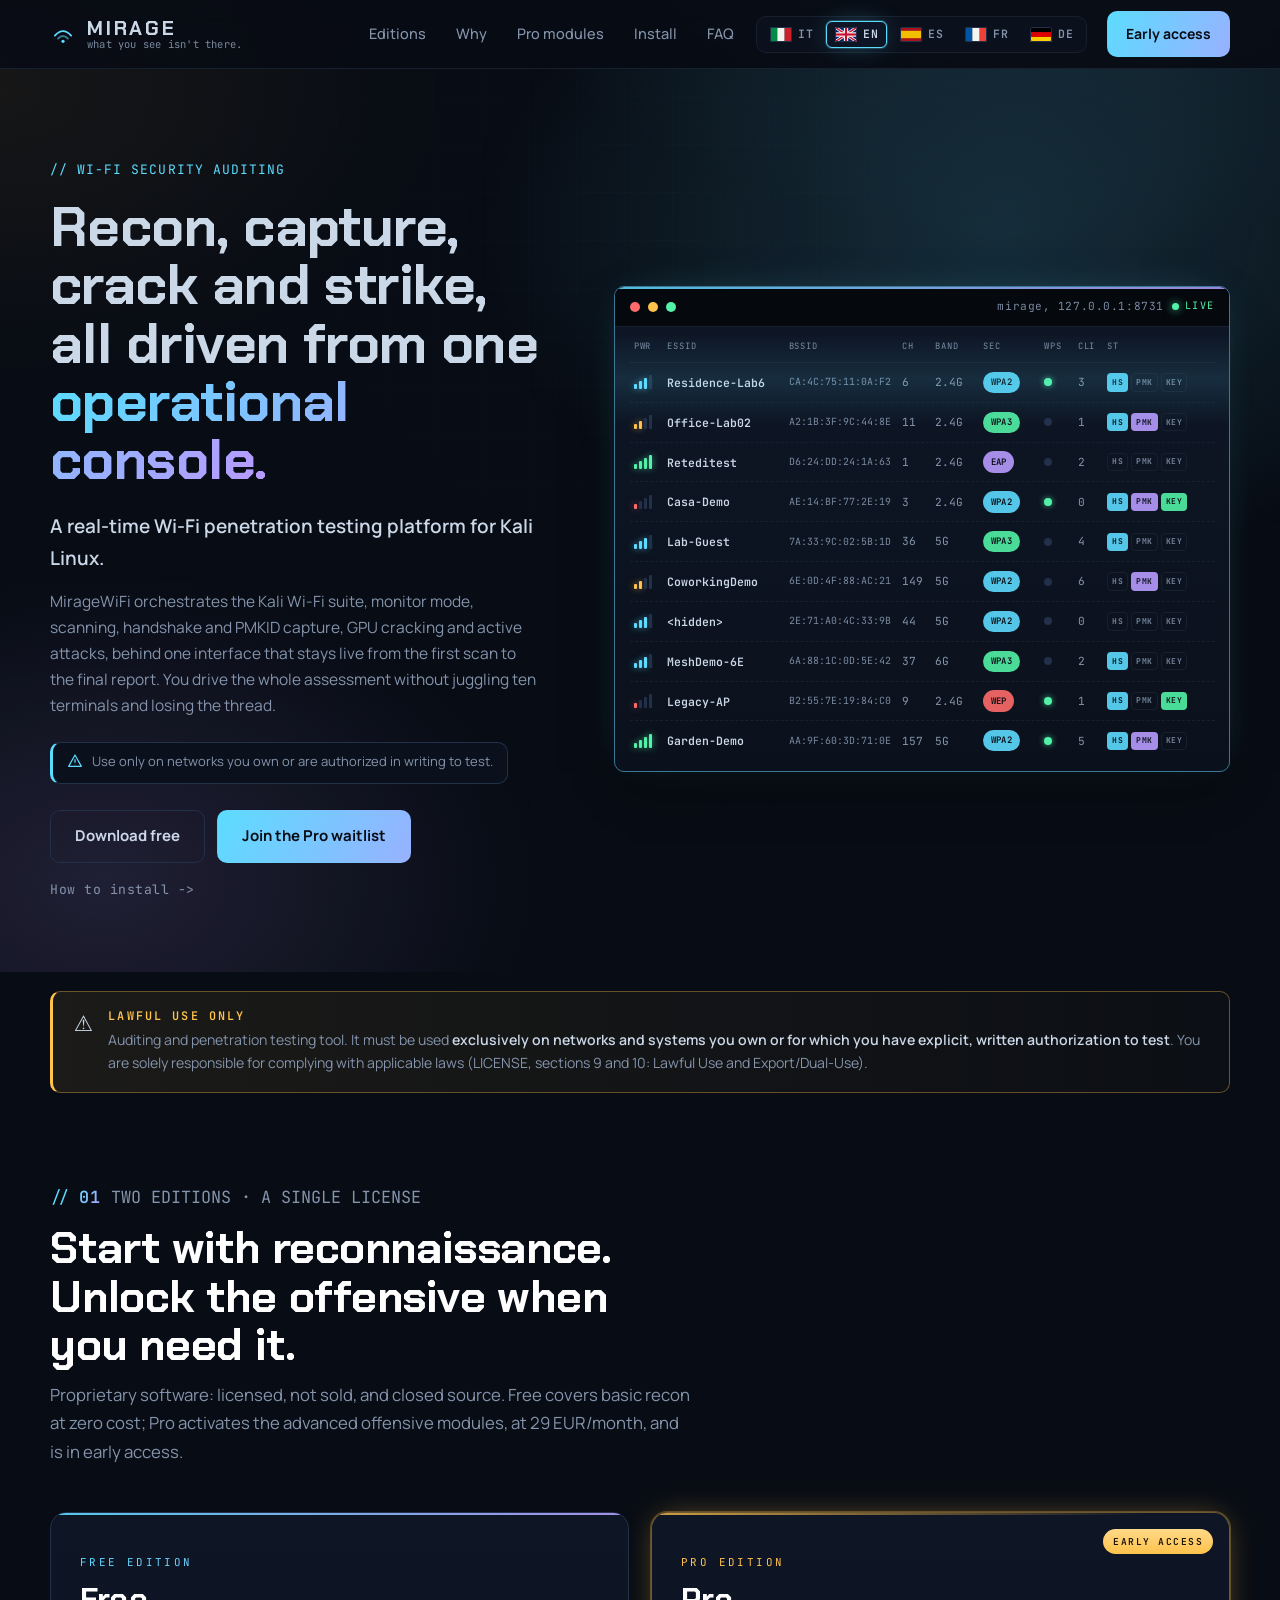
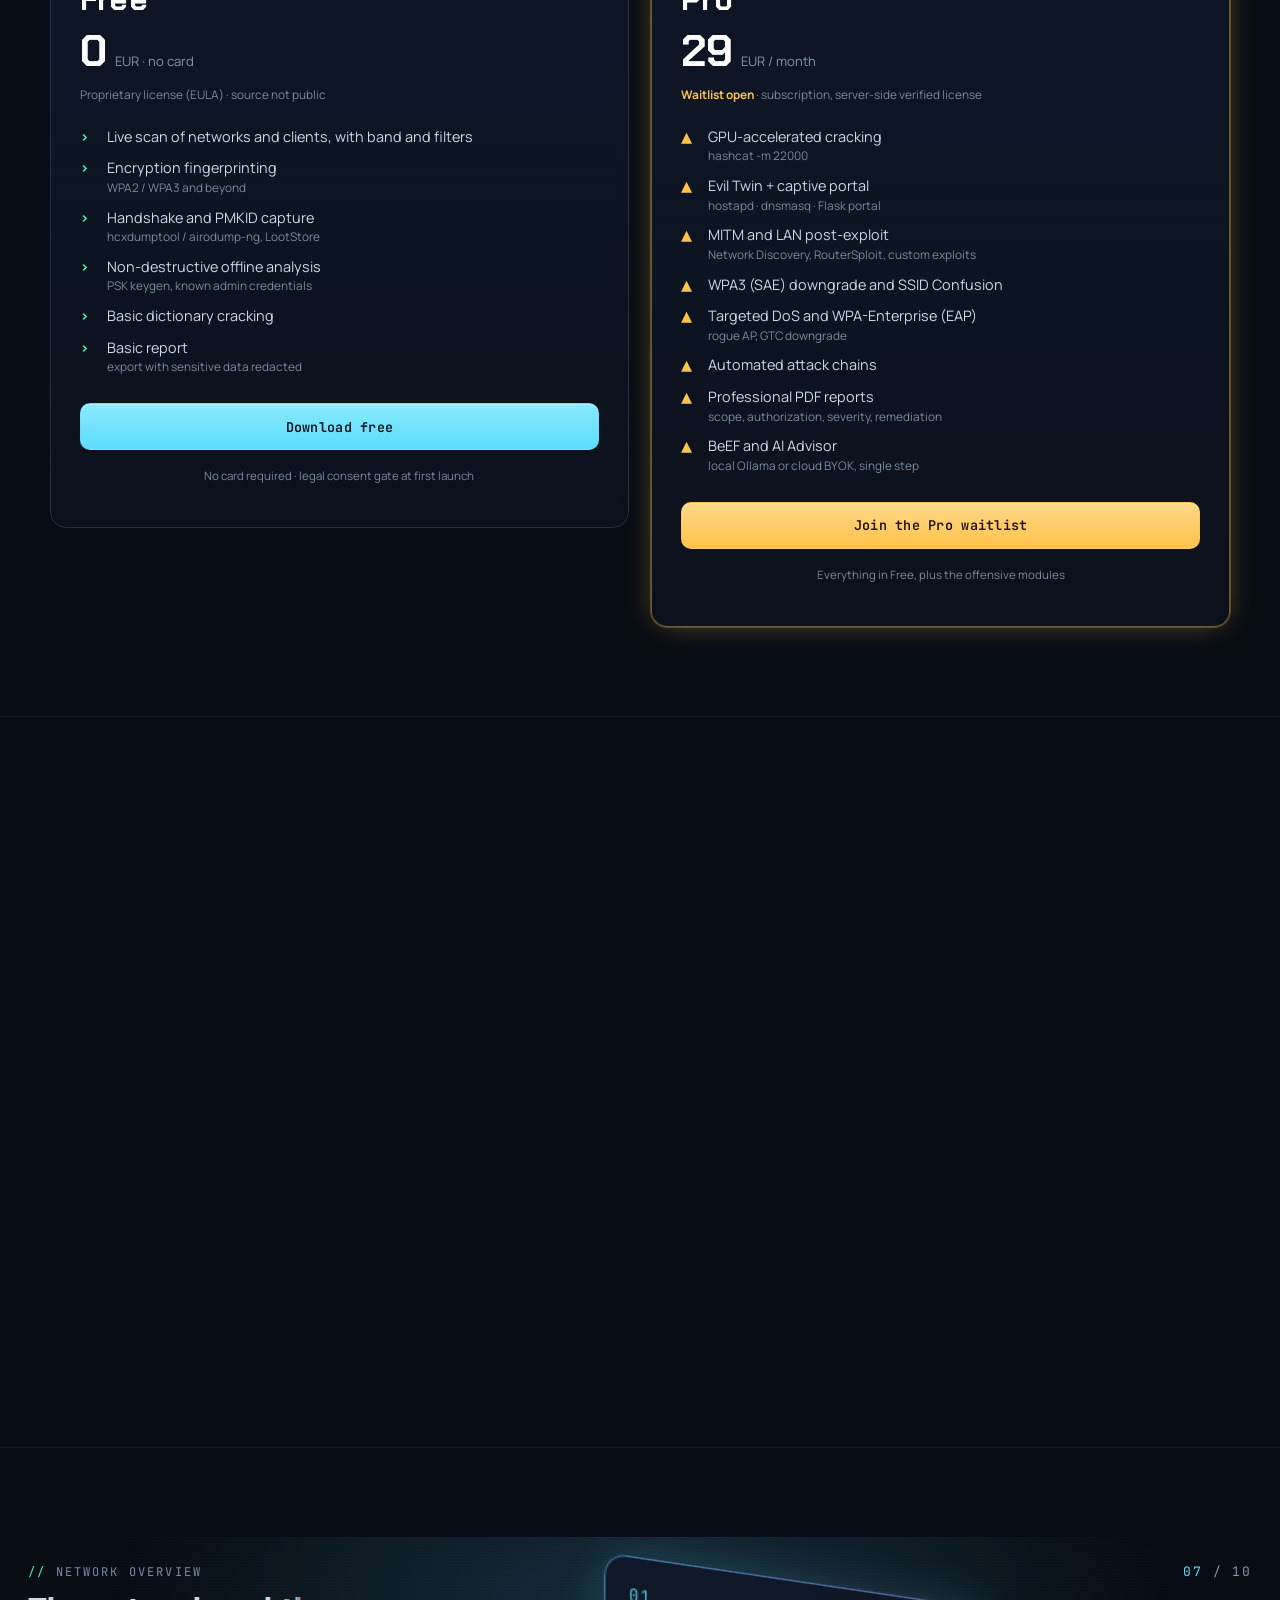
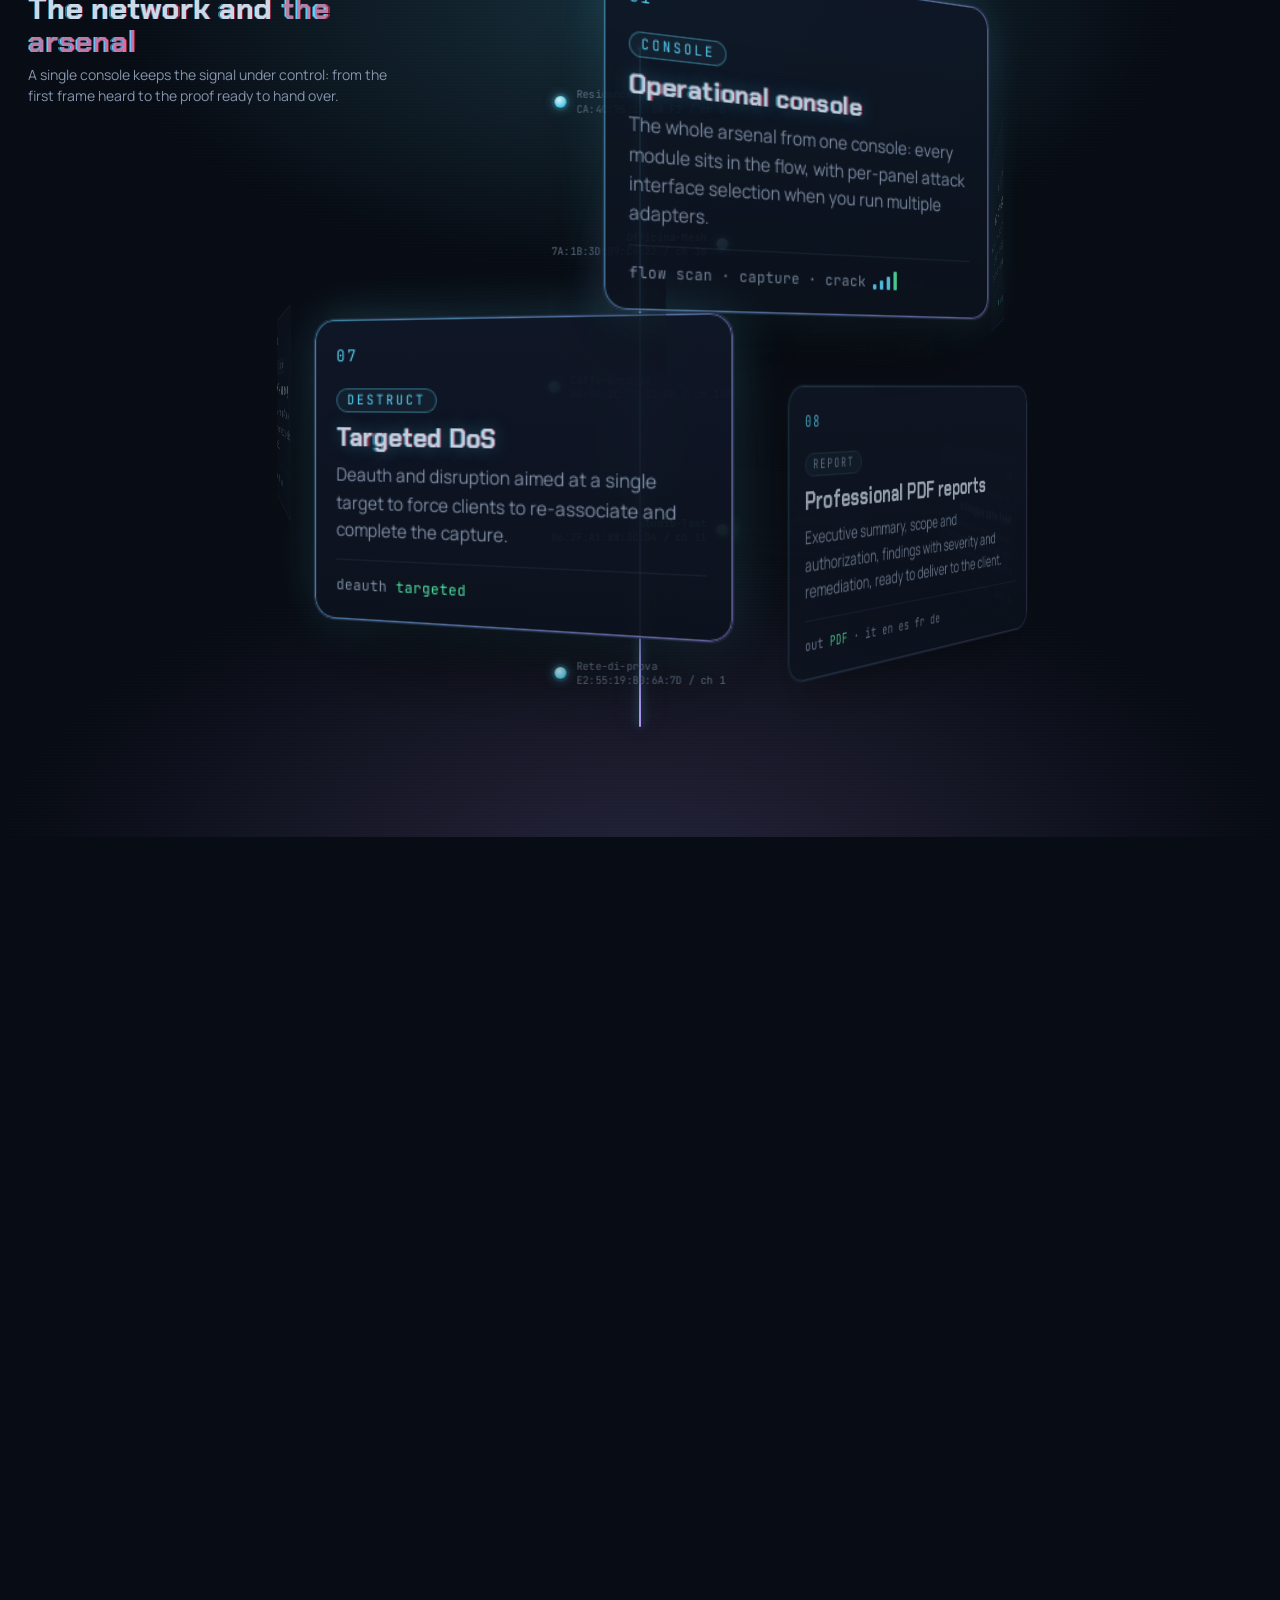
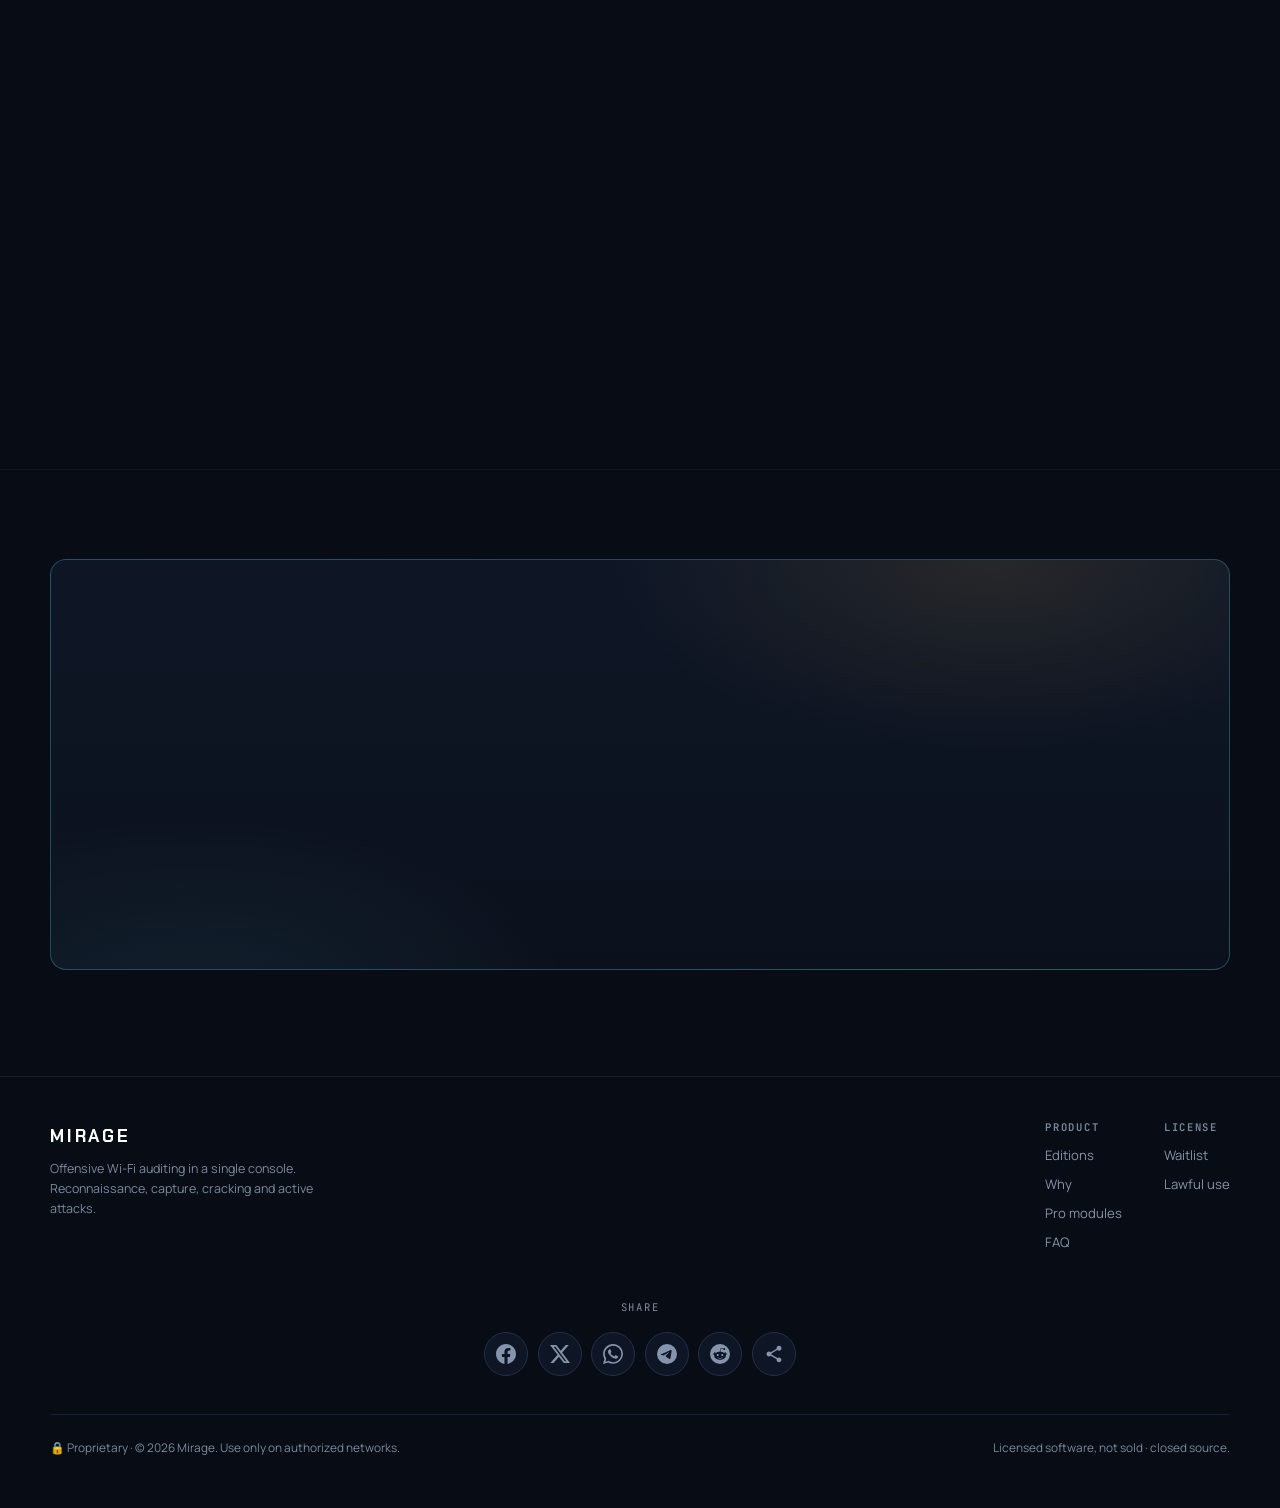
==== commit a7c79789: "perf(mobile): alleggerire il rendering per scroll fluido su fascia bassa Su smartphone di fascia bas" ====
--- a/index.html
+++ b/index.html
@@ -1033,6 +1033,24 @@
         if (menu.contains(e.target) || toggle.contains(e.target)) return;
         setOpen(false);
       });
+    })();
+  </script>
+
+  <!-- Perf: pause the hero scanner animations while the hero panel is out of
+       view, so the GPU is not driving offscreen loops during scroll. Pure
+       progressive enhancement: without IntersectionObserver nothing changes
+       and the animations simply keep running (as before). Under
+       reduced-motion the animations are already off, so this is a no-op. -->
+  <script>
+    (function () {
+      var slot = document.querySelector(".hero-visual-slot");
+      if (!slot || !("IntersectionObserver" in window)) return;
+      var io = new IntersectionObserver(function (entries) {
+        for (var i = 0; i < entries.length; i++) {
+          slot.classList.toggle("anim-paused", !entries[i].isIntersecting);
+        }
+      }, { threshold: 0 });
+      io.observe(slot);
     })();
   </script>
 
--- a/css/site.css
+++ b/css/site.css
@@ -1010,6 +1010,28 @@
 /* visual slot filled by Fable B's scanner on assembly */
 .hero-visual-slot { min-height: 0; }
 
+/* perf: below-the-fold sections skip rendering (and their offscreen animation
+   work) until scrolled near. content-visibility:auto is visually inert: the
+   `auto` keyword in contain-intrinsic-size keeps the real size after the first
+   render, so the box stops being an estimate; the px value is only the
+   pre-render height guess so the scrollbar does not jump. The hero is NOT
+   listed (above the fold, must paint immediately). #moduli is handled in the
+   mobile media query only: on desktop it is a pinned 500vh scrollytelling
+   section, where a small size estimate would fight the scroll math, so it
+   stays untouched there. */
+#edizioni { content-visibility: auto; contain-intrinsic-size: auto 1850px; }
+#perche   { content-visibility: auto; contain-intrinsic-size: auto 1300px; }
+#faq      { content-visibility: auto; contain-intrinsic-size: auto 950px; }
+.final    { content-visibility: auto; contain-intrinsic-size: auto 520px; }
+
+/* perf: pause the hero scanner animations while the hero is scrolled out of
+   view. The hero is excluded from content-visibility (above the fold), so
+   without this its infinite animations (sweep, live pulse, signal breathe)
+   keep running offscreen. A small script toggles .anim-paused on the slot. */
+.hero-visual-slot.anim-paused .scan-sweep,
+.hero-visual-slot.anim-paused .scan-live::before,
+.hero-visual-slot.anim-paused .scan-sig i { animation-play-state: paused; }
+
 /* ============ RESPONSIVE ============ */
 
 /* tablet: drop section links into a lighter row, keep selector + CTA */
@@ -1021,6 +1043,20 @@
 }
 
 @media (max-width: 760px) {
+  /* perf: drop the sticky-header backdrop blur on mobile (re-blurred every
+     scroll frame is the biggest scroll cost on low-end devices). Opaque 97%
+     background keeps readability; the look is all but identical. Desktop
+     keeps the blur (base .nav-bar rule, outside this media query). */
+  .nav-bar {
+    -webkit-backdrop-filter: none;
+    backdrop-filter: none;
+    background: color-mix(in srgb, var(--bg) 97%, transparent);
+  }
+
+  /* perf: the heavy animated arsenal section is auto-height (not pinned) on
+     mobile, so content-visibility is safe here and saves the most paint. */
+  #moduli { content-visibility: auto; contain-intrinsic-size: auto 2850px; }
+
   /* --- no-JS fallback: ordered stack, everything stays visible --- */
   .nav-inner { flex-wrap: wrap; row-gap: 10px; }
   .nav-links {
@@ -1048,8 +1084,6 @@
     padding: 16px;
     background: var(--bg);
     border-bottom: 1px solid var(--border);
-    -webkit-backdrop-filter: blur(12px);
-    backdrop-filter: blur(12px);
     max-height: 0;
     overflow: hidden;
     opacity: 0;
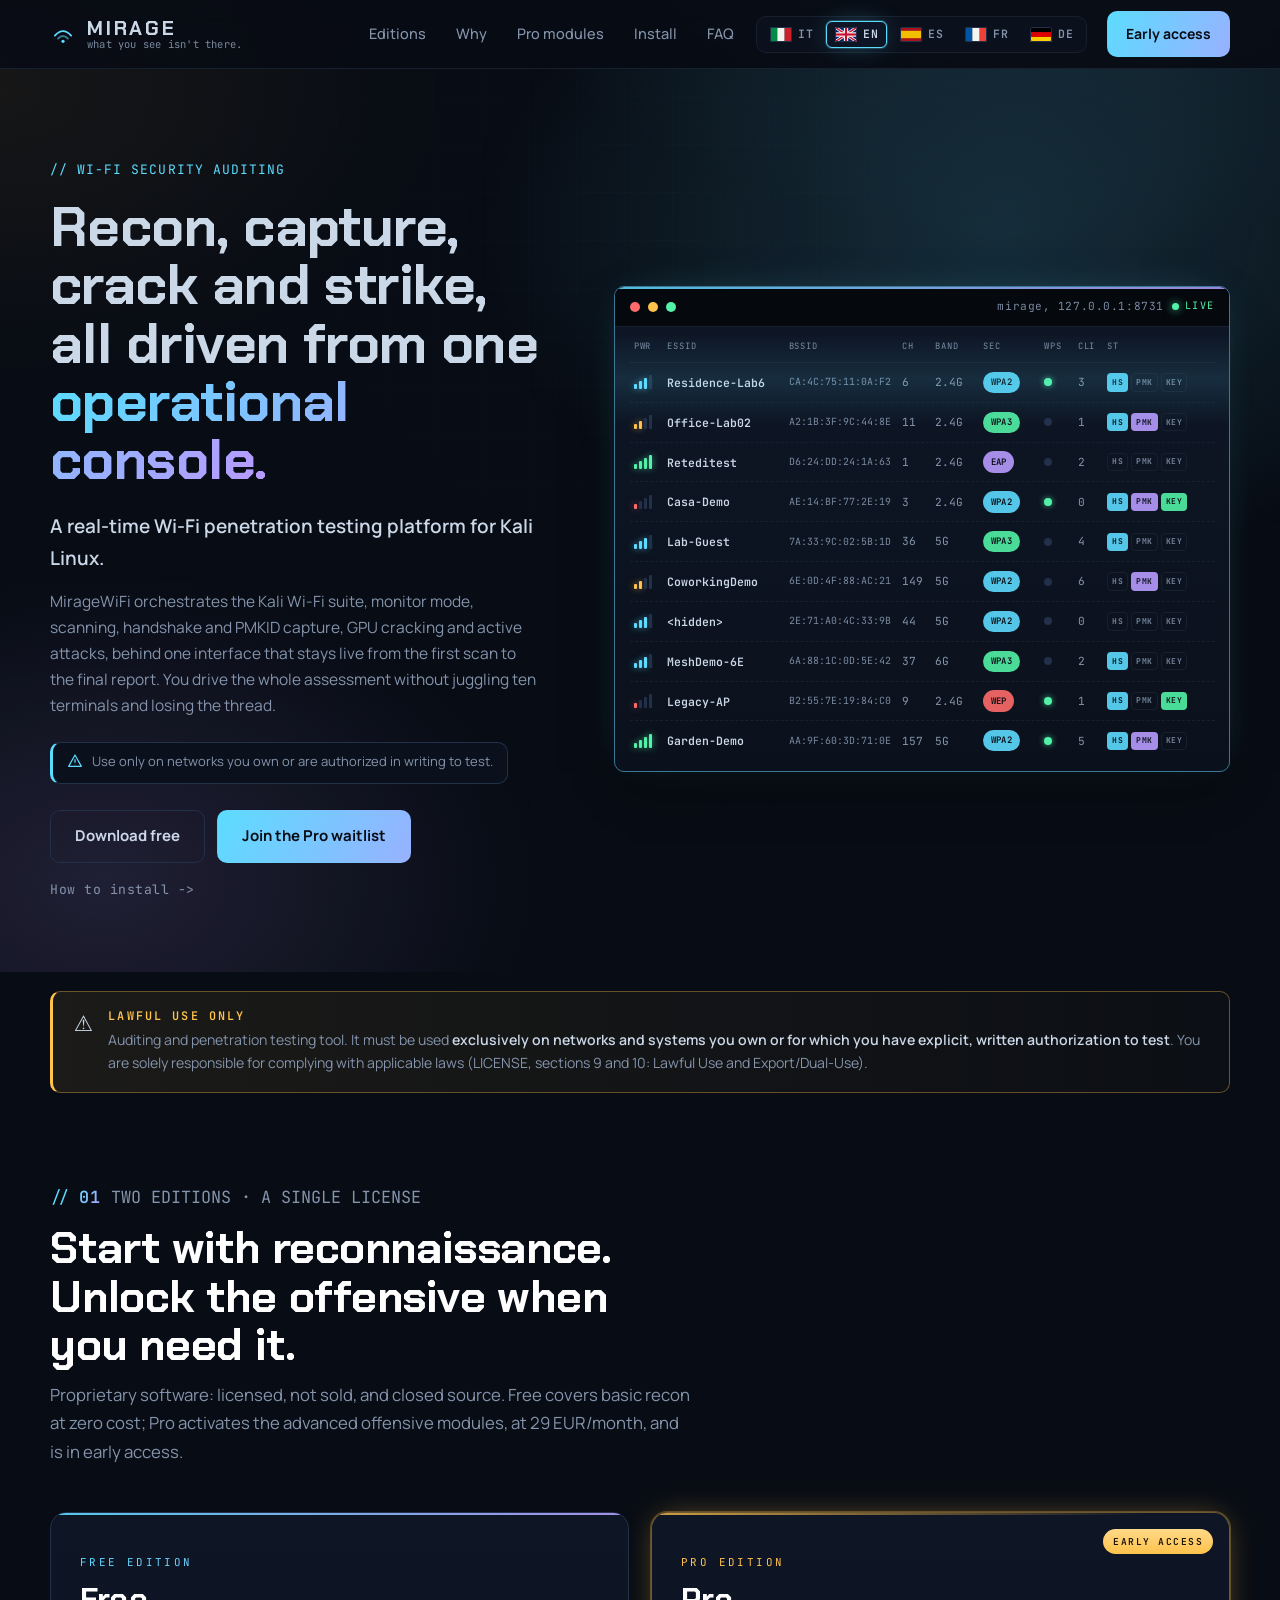
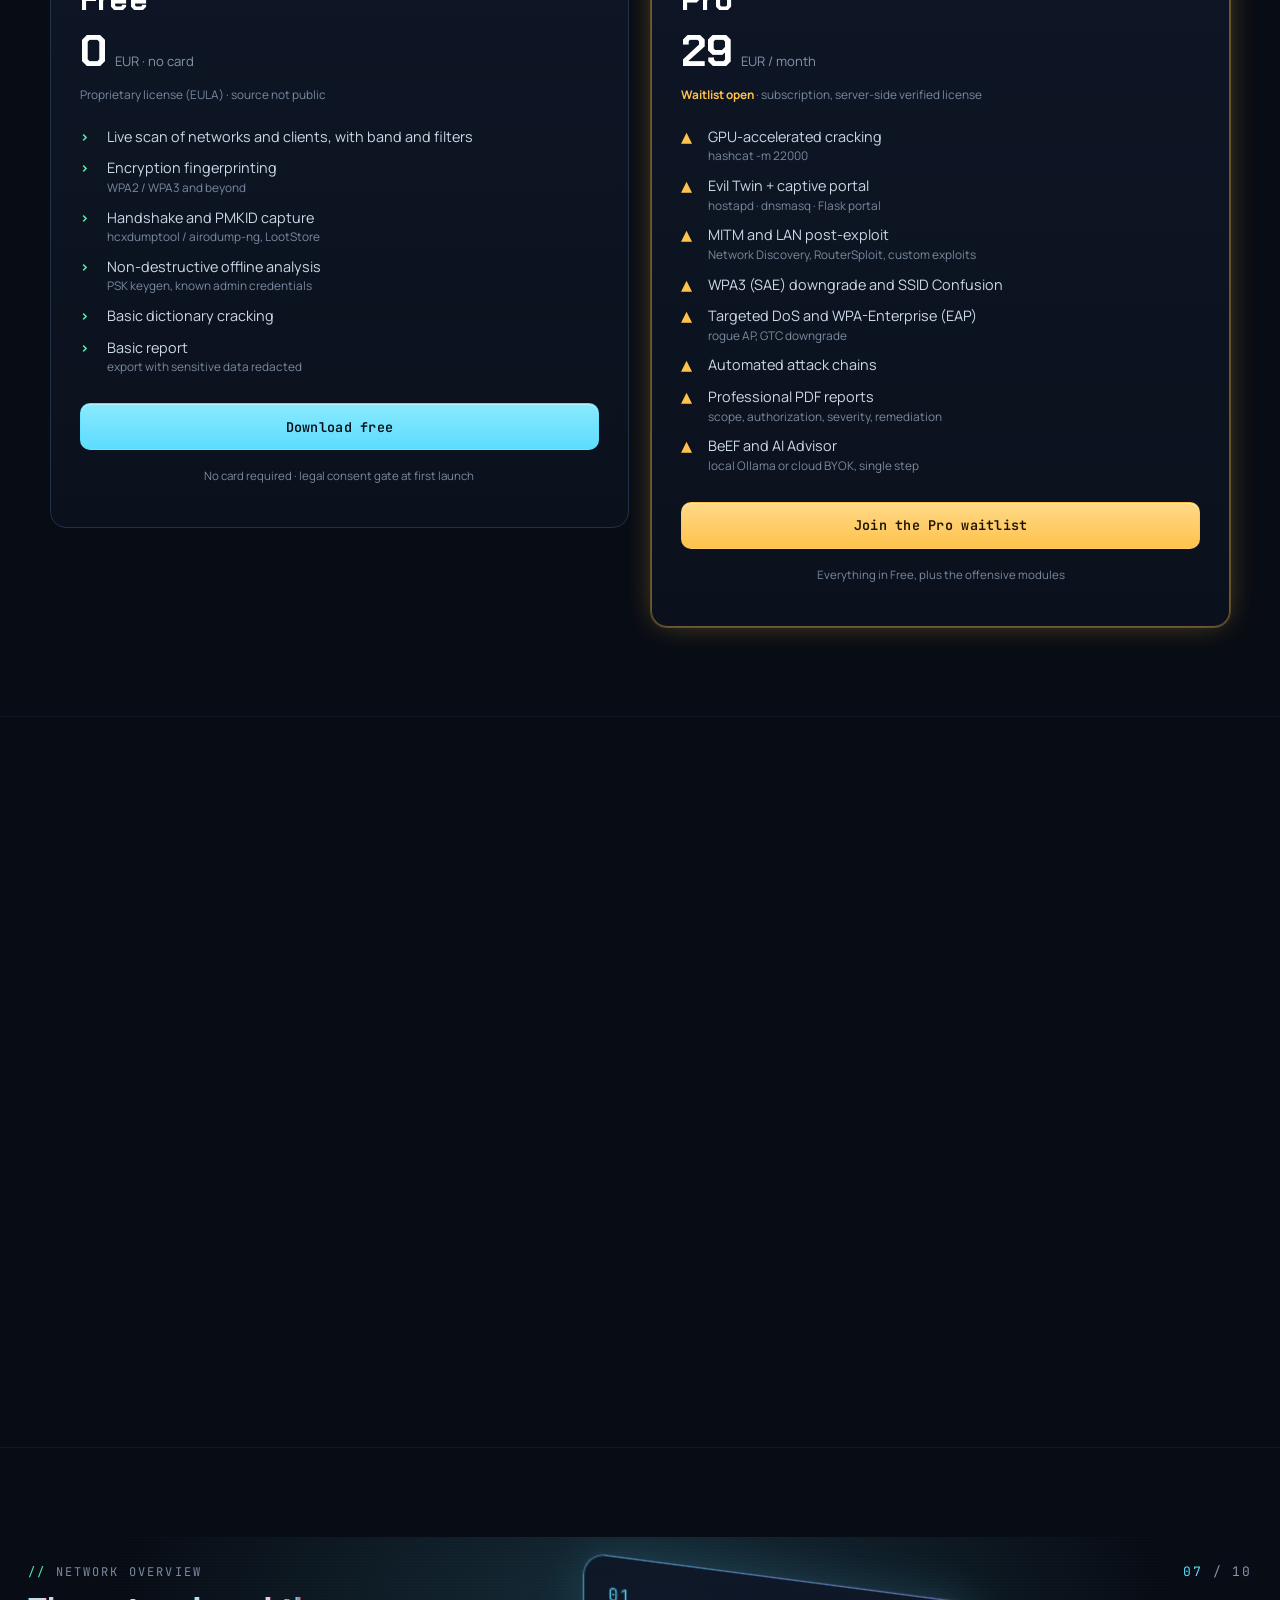
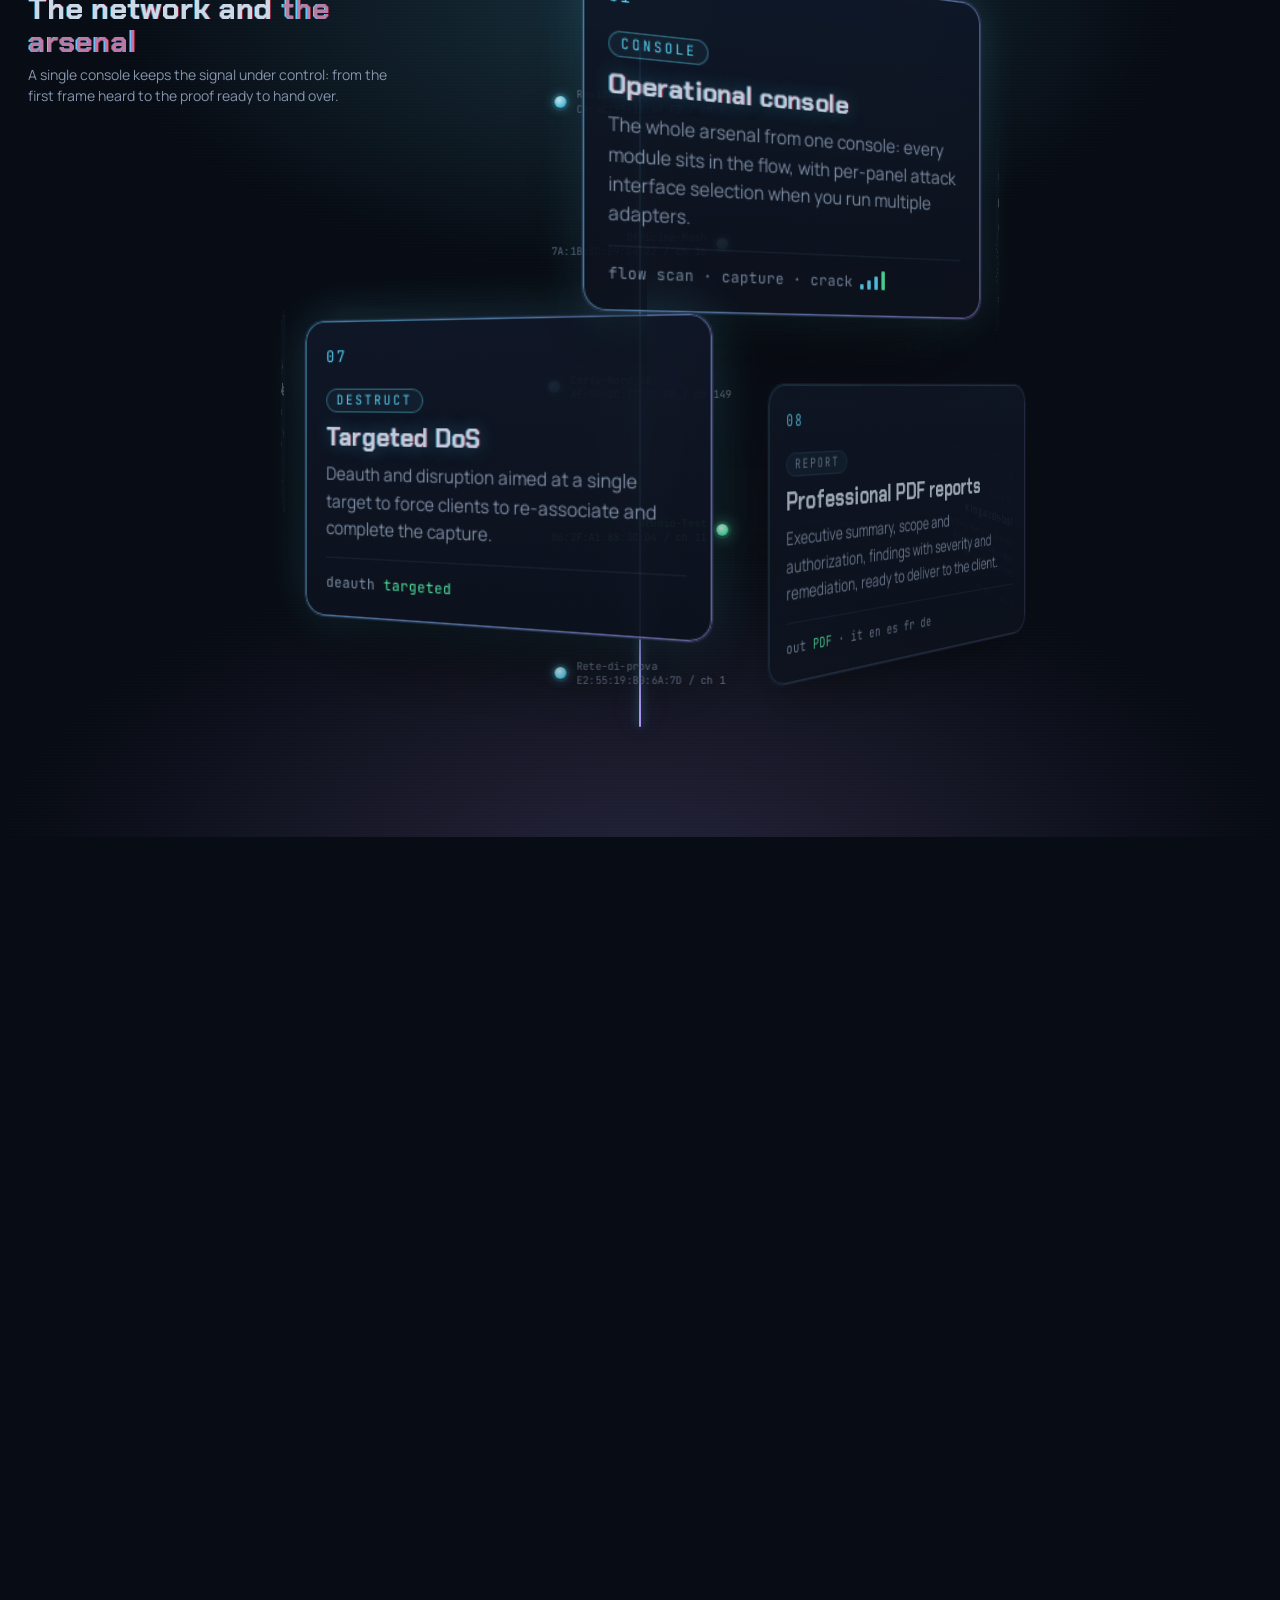
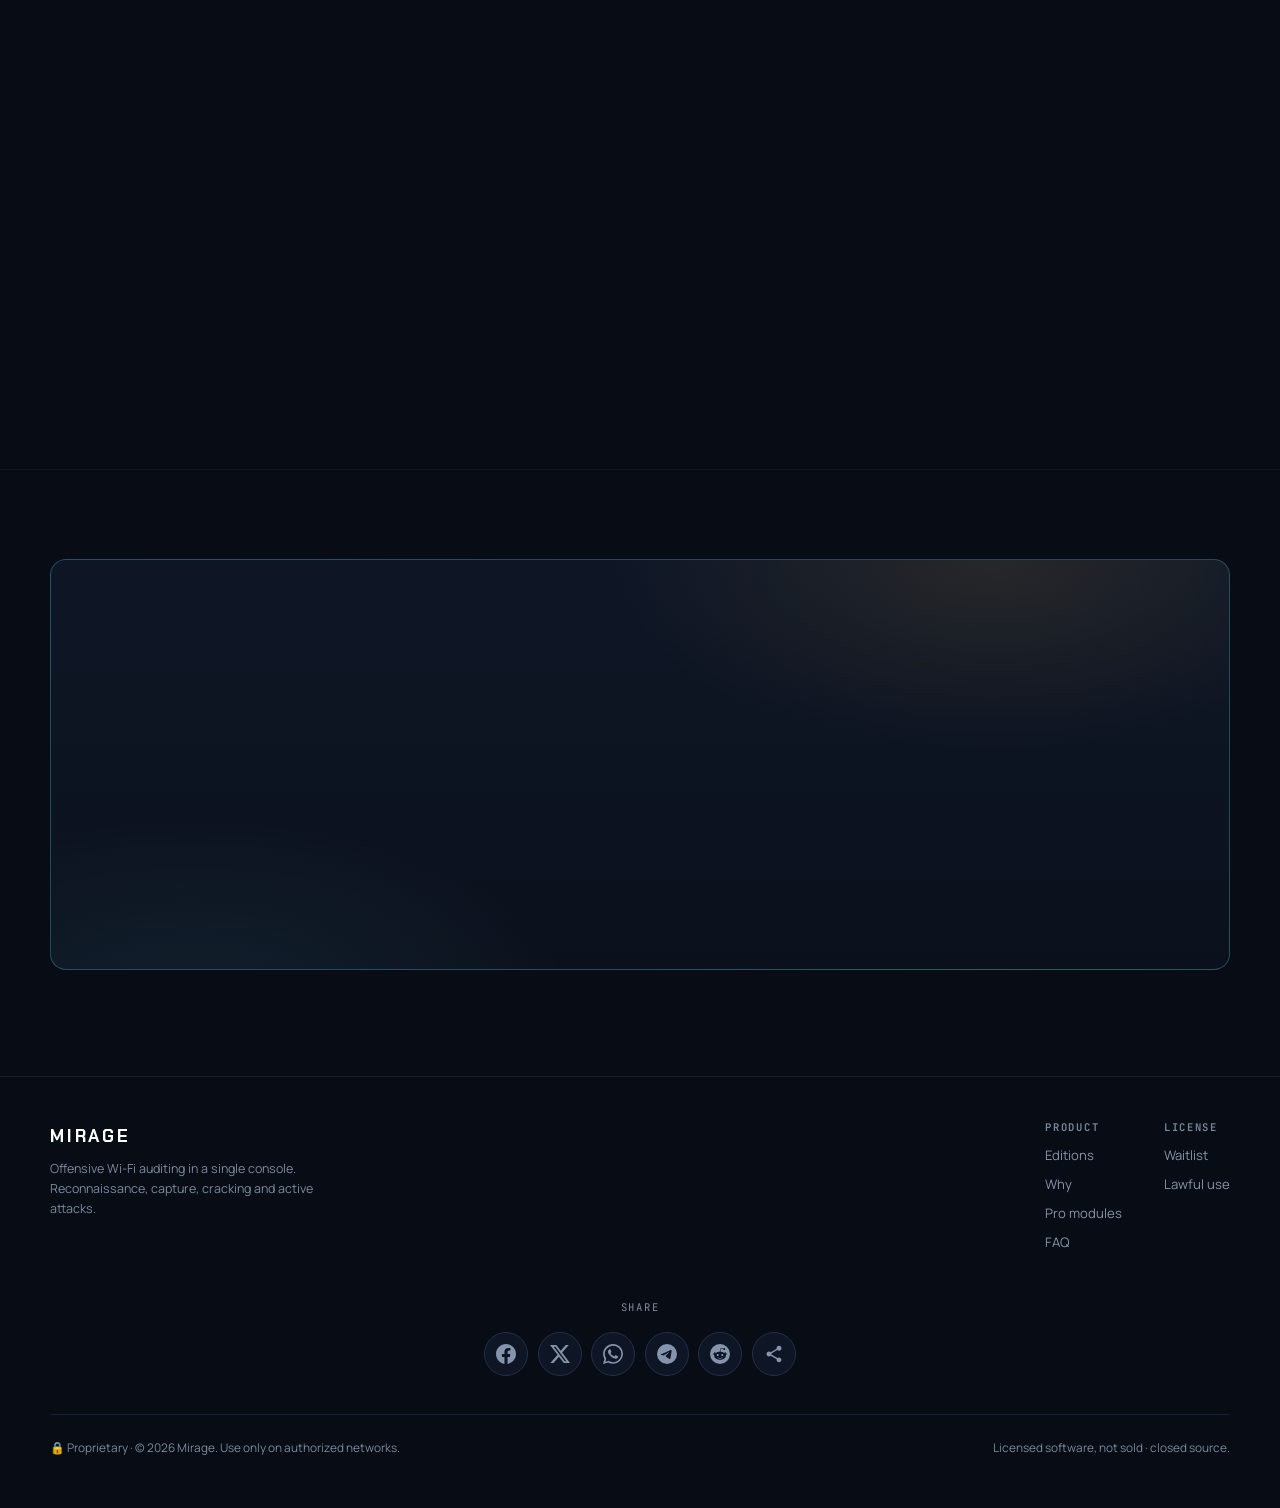
==== commit 173836e6: "perf(mobile): non avviare il loop particelle sui telefoni Causa radice della jank di scroll su smart" ====
--- a/index.html
+++ b/index.html
@@ -1319,7 +1319,9 @@
       // ---- WON'T-ORBIT PATH: mobile / touch => lighter vertical reveal ----
       if (mobileMQ.matches || !finePointer){
         section.classList.add("net-reveal"); // not "reveal": that is the site's global scroll-reveal class
-        startParticles();
+        // perf: on phones (<=760px) the #particles canvas is display:none, but the
+        // rAF loop would still saturate the main thread and stutter scroll. Skip it.
+        if (!mobileMQ.matches) startParticles();
         if ("IntersectionObserver" in window){
           var io = new IntersectionObserver(function(entries){
             entries.forEach(function(en){ if(en.isIntersecting){ en.target.classList.add("in"); io.unobserve(en.target); } });
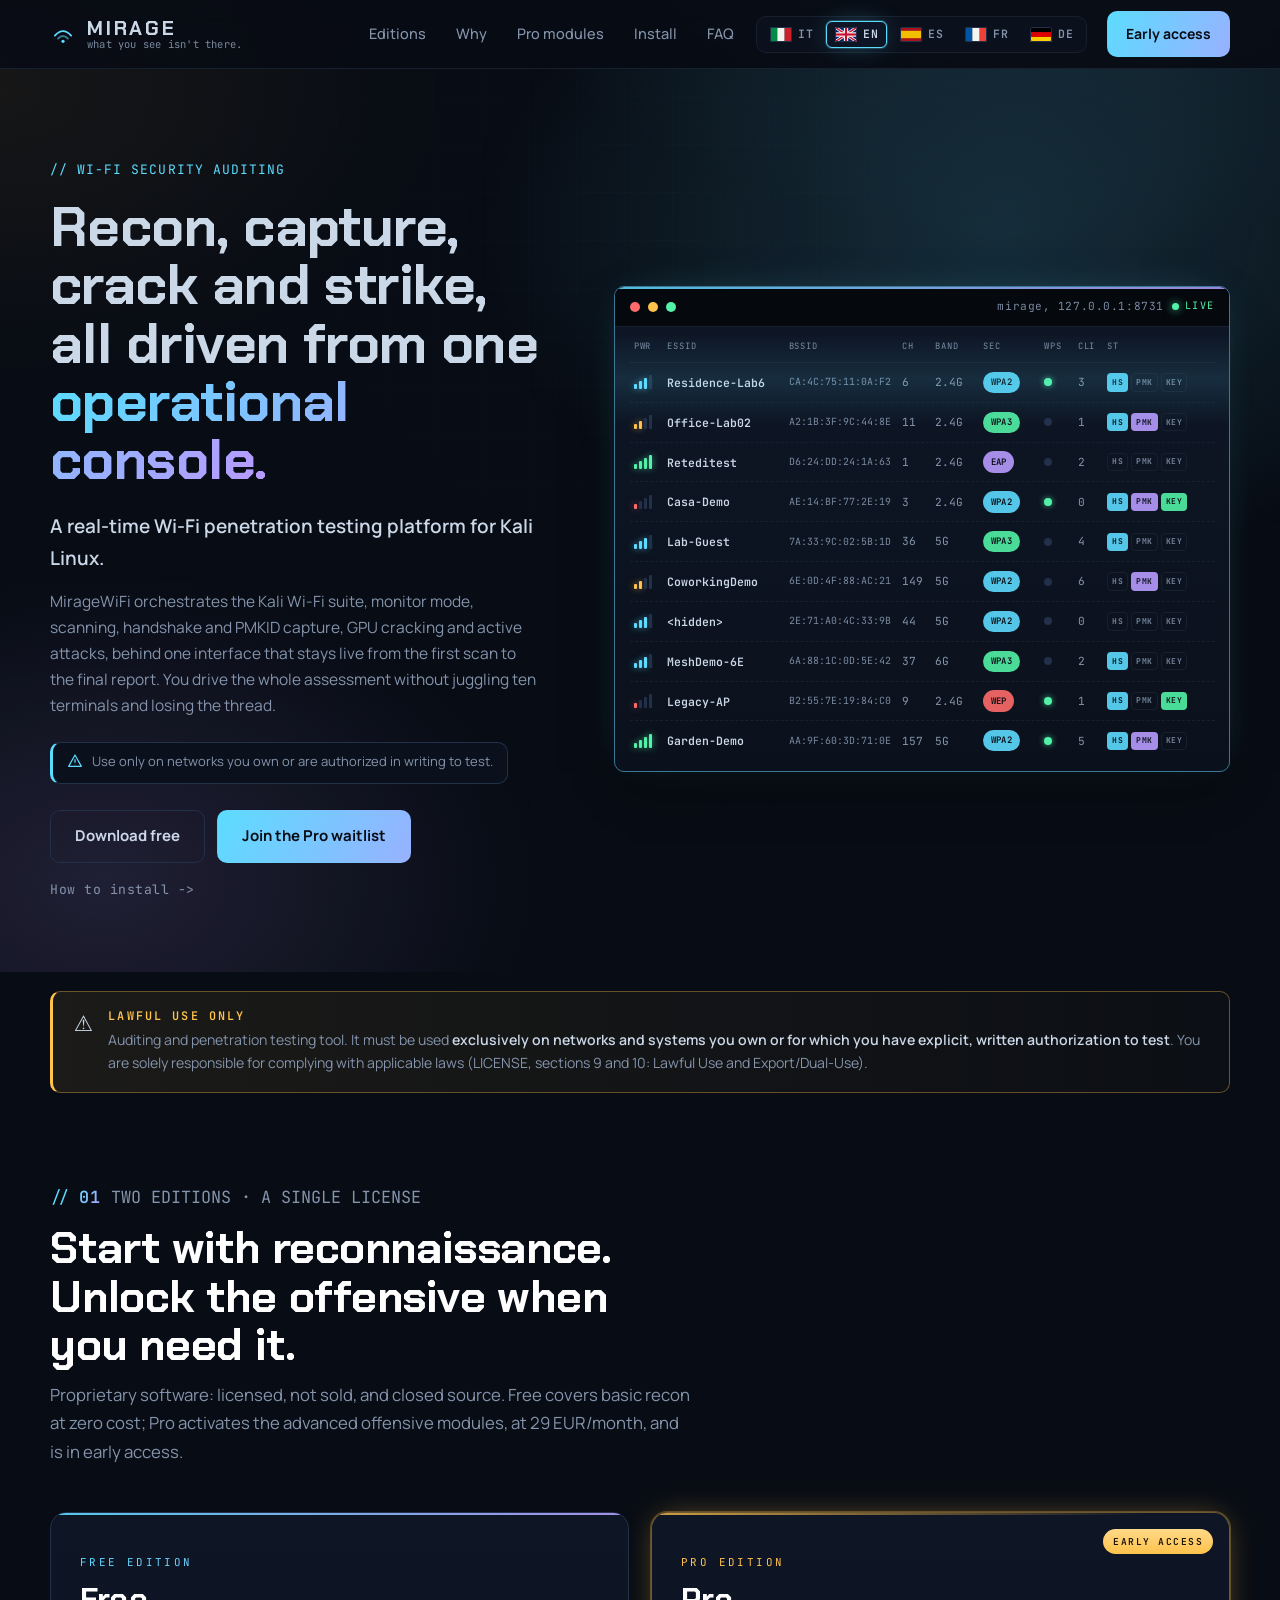
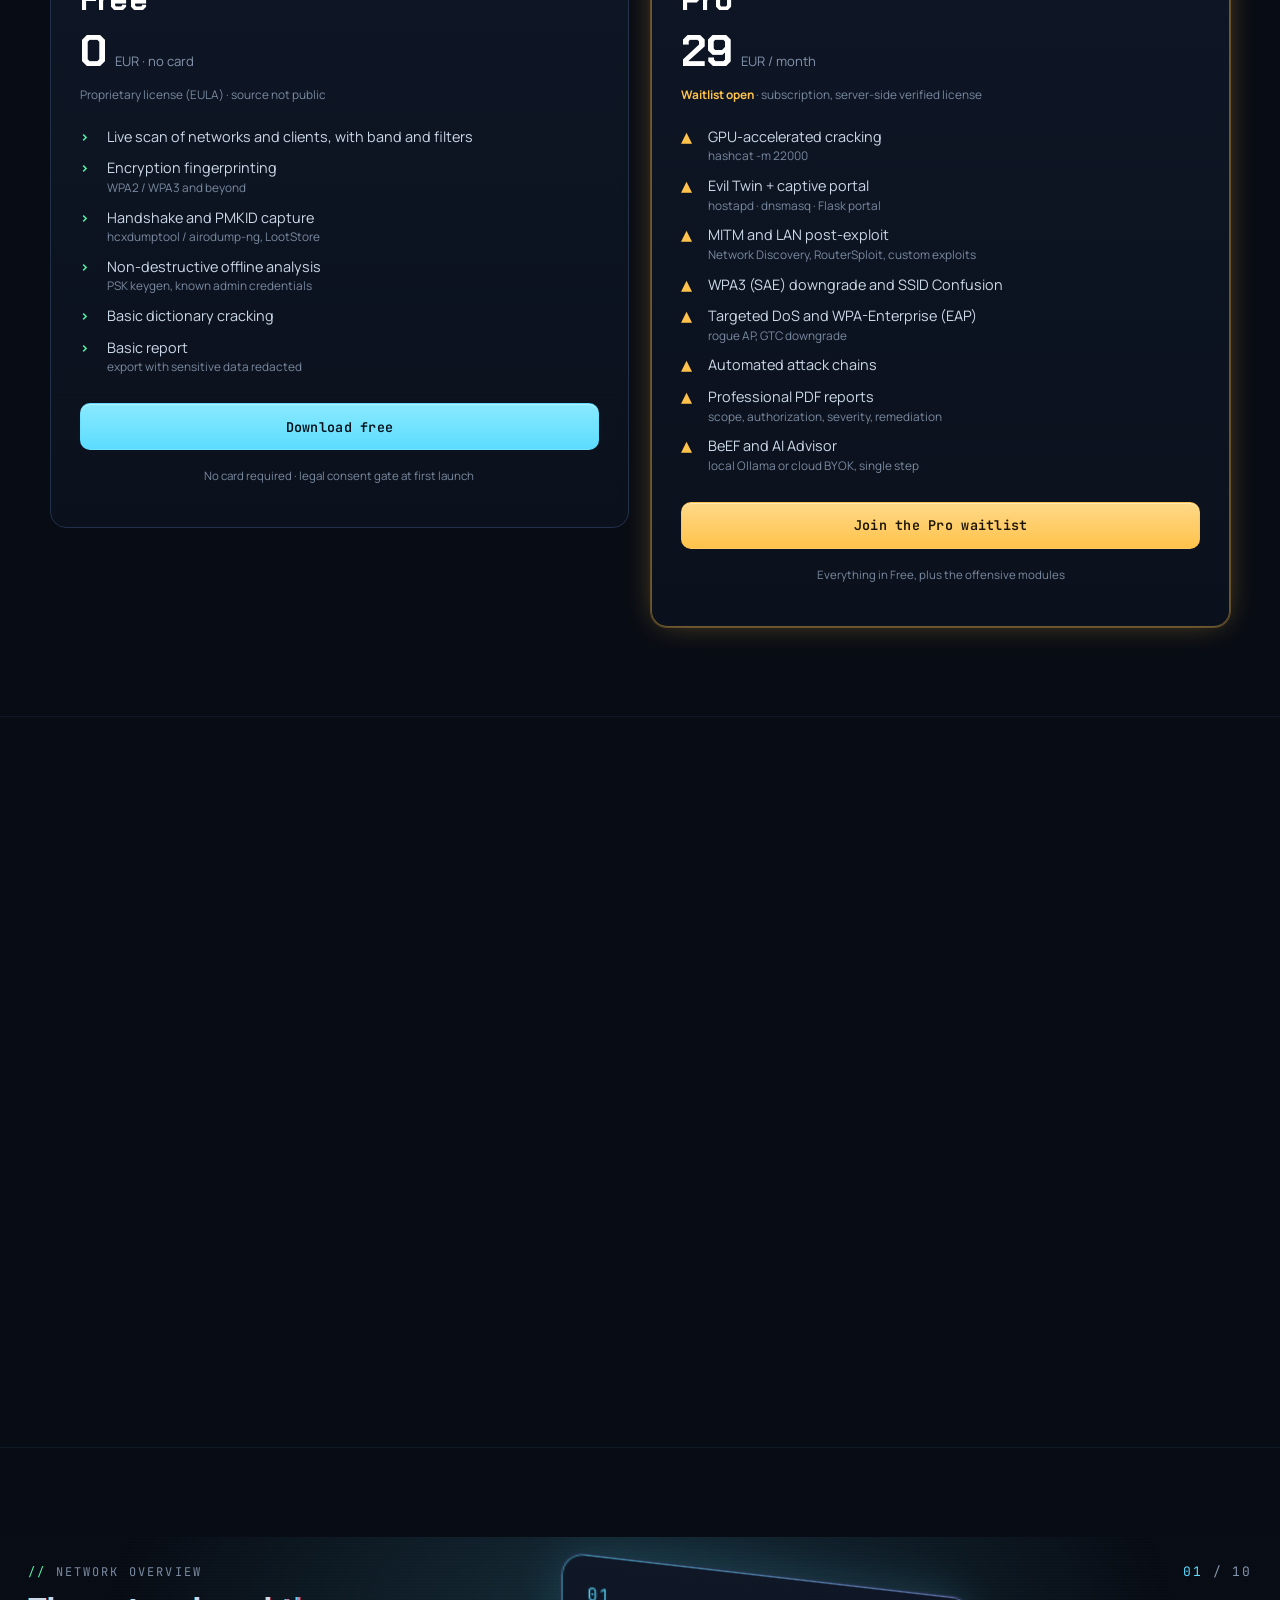
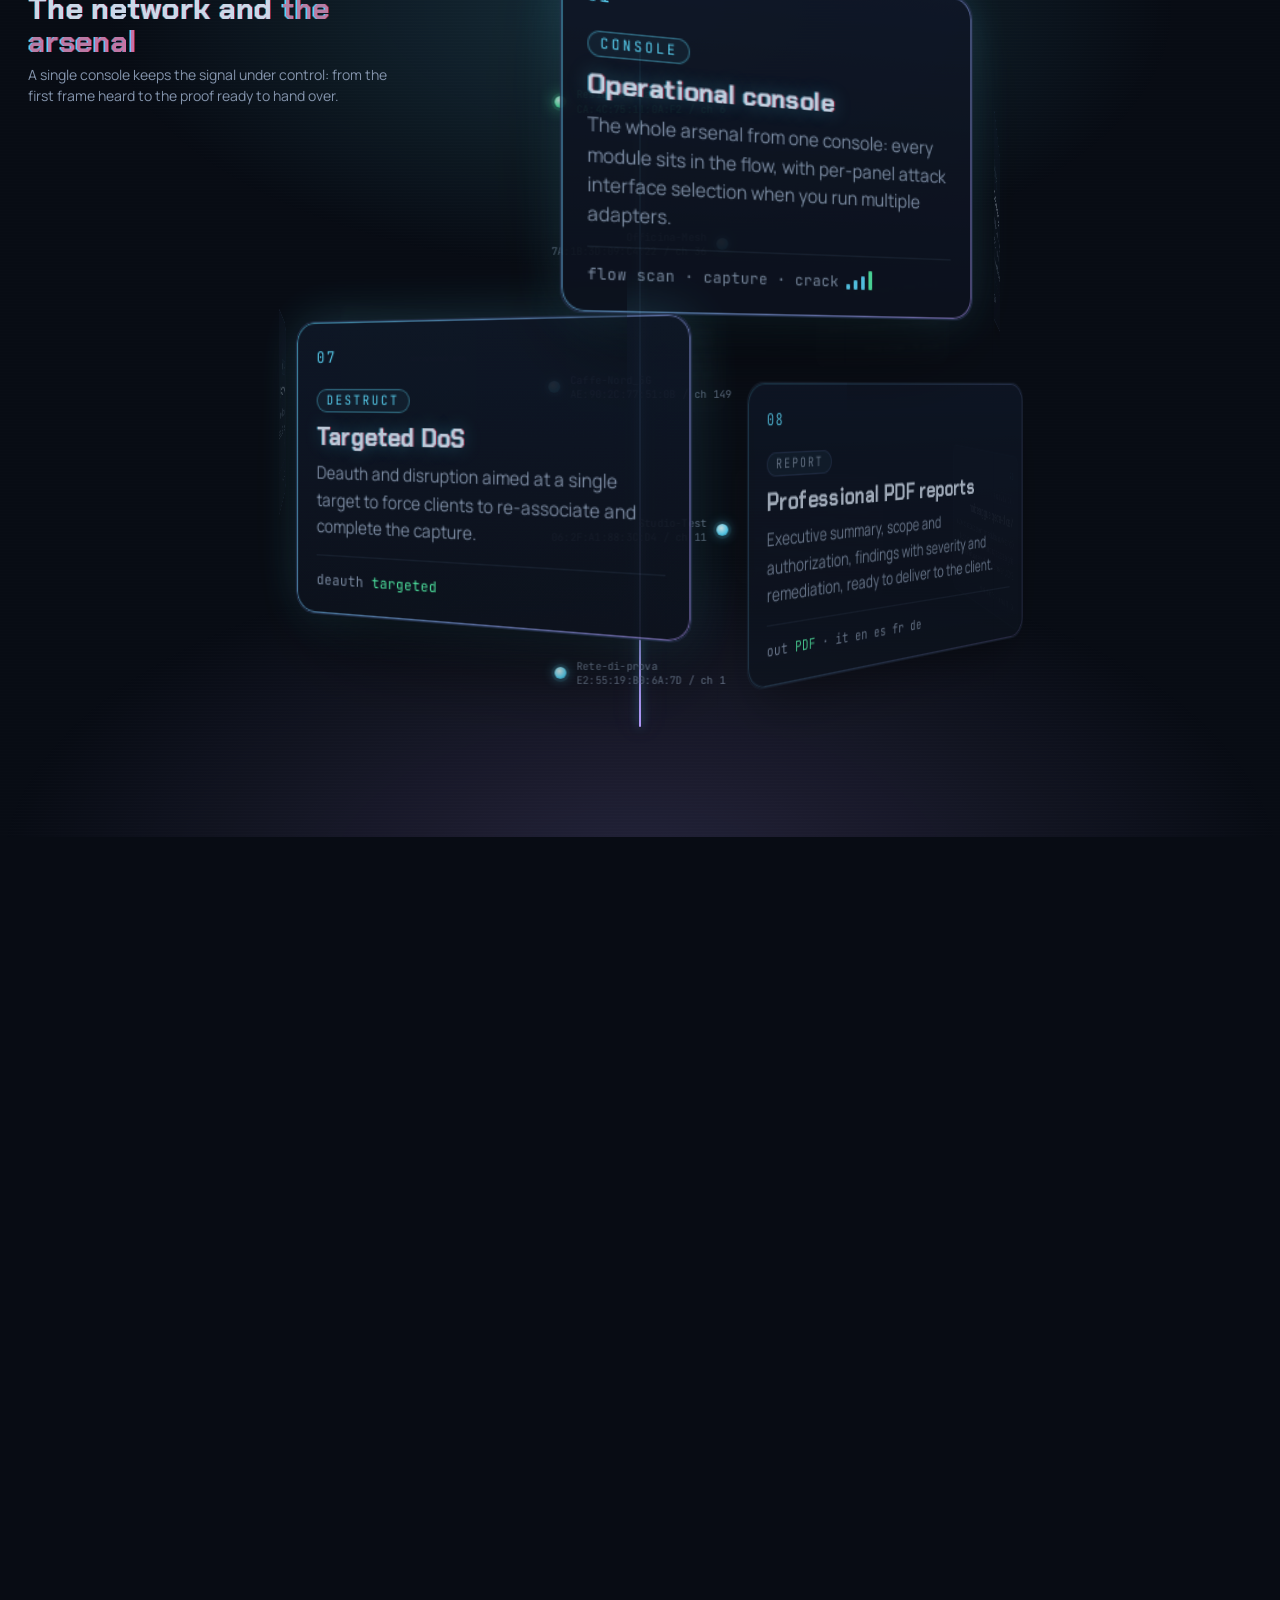
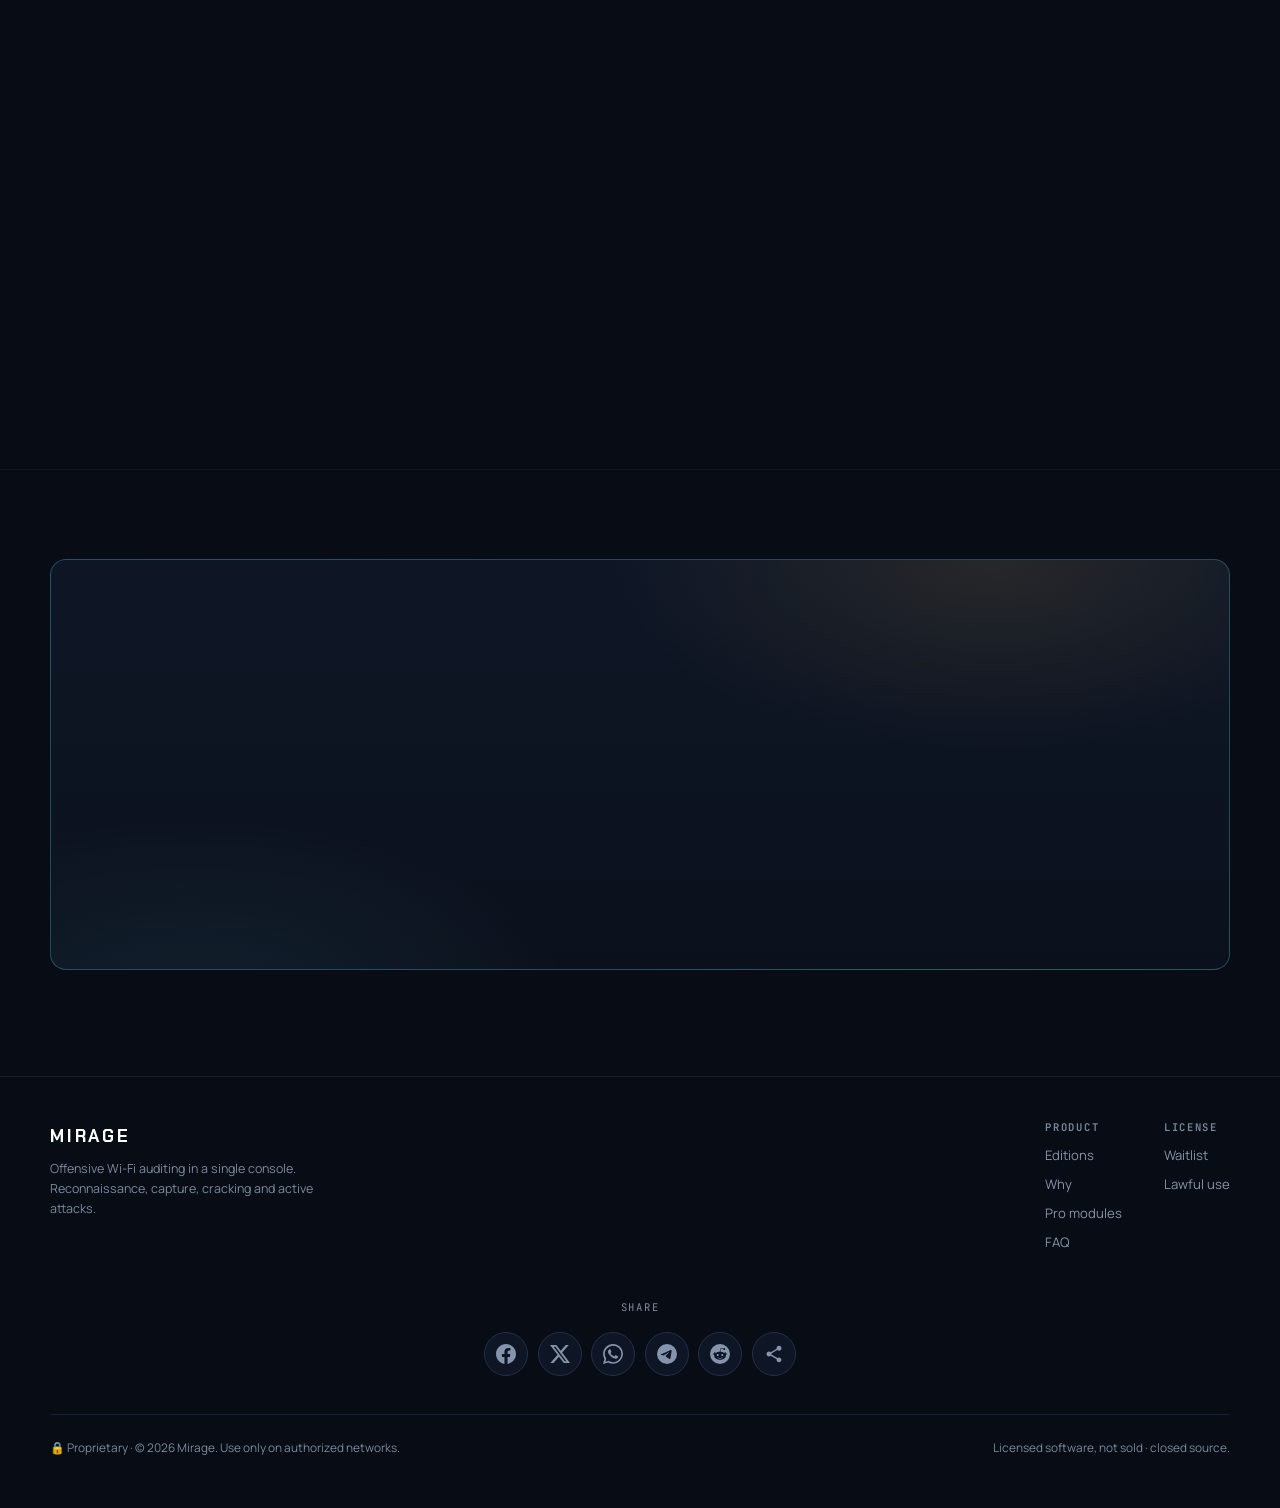
==== commit a28babf8: "build: versiona il riferimento a i18n.js per il cache-busting Aggiungi ?v=20261122 a tutti i caricam" ====
--- a/index.html
+++ b/index.html
@@ -811,7 +811,7 @@
 
   <!-- i18n: translation dictionary + language selector.
        EN is the inline default and works with no JS. -->
-  <script src="i18n.js"></script>
+  <script src="i18n.js?v=20261122"></script>
   <script>
     (function () {
       var I18N = window.I18N || {};
--- a/css/site.css
+++ b/css/site.css
@@ -783,6 +783,7 @@
   text-decoration: none;
   padding: 6px 2px;
   position: relative;
+  white-space: nowrap;
   transition: color .16s var(--ease);
 }
 .nav-links a::after {
@@ -1040,6 +1041,48 @@
   .hero-value { max-width: none; }
   .nav-links { gap: 18px; }
   .nav-ghost { display: none; }
+}
+
+/* laptop/tablet range: collapse the 5 inline flags into the compact language
+   toggle + dropdown so the width they took is freed and the horizontal nav
+   fits on one row, but keep nav-links and the CTA inline - NO hamburger above
+   760px. The hamburger itself and the mobile lang re-ordering stay in the
+   760px block below (narrower, later in source so they win where they apply). */
+@media (max-width: 1200px) {
+  .js .lang-toggle { display: inline-flex; }
+  .js .lang-wrap .lang-switch {
+    position: absolute;
+    top: 100%;
+    right: 0;
+    margin-left: 0;
+    flex-wrap: nowrap;
+    flex-direction: column;
+    align-items: stretch;
+    gap: 2px;
+    padding: 8px;
+    min-width: 160px;
+    background: var(--bg);
+    border: 1px solid var(--border);
+    border-radius: var(--radius);
+    box-shadow: var(--shadow-sm);
+    max-height: 0;
+    overflow: hidden;
+    opacity: 0;
+    visibility: hidden;
+    transition: max-height .24s var(--ease), opacity .18s var(--ease), visibility .18s;
+    z-index: 60;
+  }
+  .js .lang-wrap .lang-switch.open {
+    max-height: 70vh;
+    overflow: auto;
+    opacity: 1;
+    visibility: visible;
+  }
+  .js .lang-wrap .lang-btn {
+    width: 100%;
+    justify-content: flex-start;
+    padding: 9px 10px;
+  }
 }
 
 @media (max-width: 760px) {
@@ -1106,43 +1149,11 @@
   }
   .js .nav-menu .nav-cta { width: 100%; }
 
-  /* --- JS enhanced: language as a compact bar toggle + dedicated dropdown --- */
-  .js .lang-toggle { display: inline-flex; }
+  /* --- mobile only (<=760): place the language toggle next to the hamburger.
+     The compact toggle + dropdown appearance lives in the 1200px block above
+     (shared with the laptop range); here we only re-order it for the bar. --- */
   .js .lang-wrap { order: 1; margin-left: auto; }
   .js .nav-toggle { order: 2; margin-left: 10px; }
-  .js .lang-wrap .lang-switch {
-    position: absolute;
-    top: 100%;
-    right: 0;
-    margin-left: 0;
-    flex-wrap: nowrap;
-    flex-direction: column;
-    align-items: stretch;
-    gap: 2px;
-    padding: 8px;
-    min-width: 160px;
-    background: var(--bg);
-    border: 1px solid var(--border);
-    border-radius: var(--radius);
-    box-shadow: var(--shadow-sm);
-    max-height: 0;
-    overflow: hidden;
-    opacity: 0;
-    visibility: hidden;
-    transition: max-height .24s var(--ease), opacity .18s var(--ease), visibility .18s;
-    z-index: 60;
-  }
-  .js .lang-wrap .lang-switch.open {
-    max-height: 70vh;
-    overflow: auto;
-    opacity: 1;
-    visibility: visible;
-  }
-  .js .lang-wrap .lang-btn {
-    width: 100%;
-    justify-content: flex-start;
-    padding: 9px 10px;
-  }
 }
 
 /* phone: scale down the hero title so the long IT headline fits */
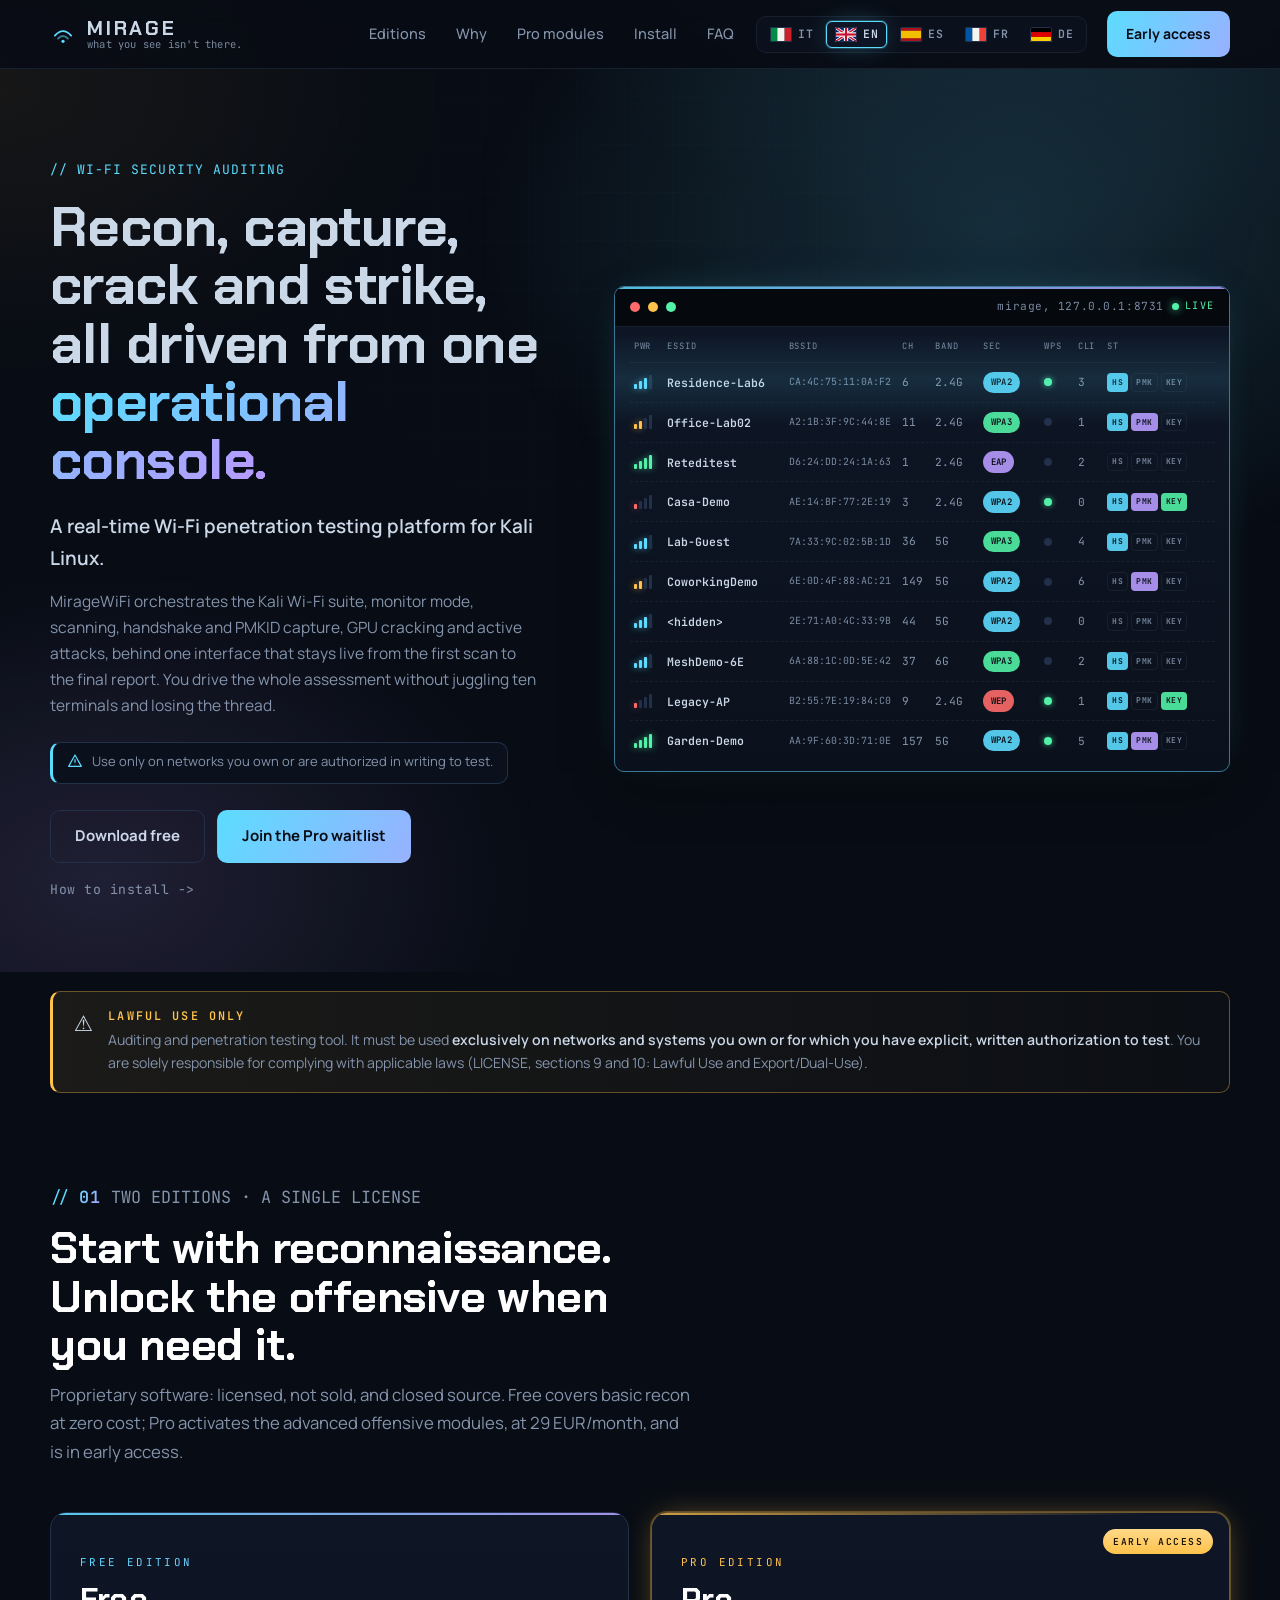
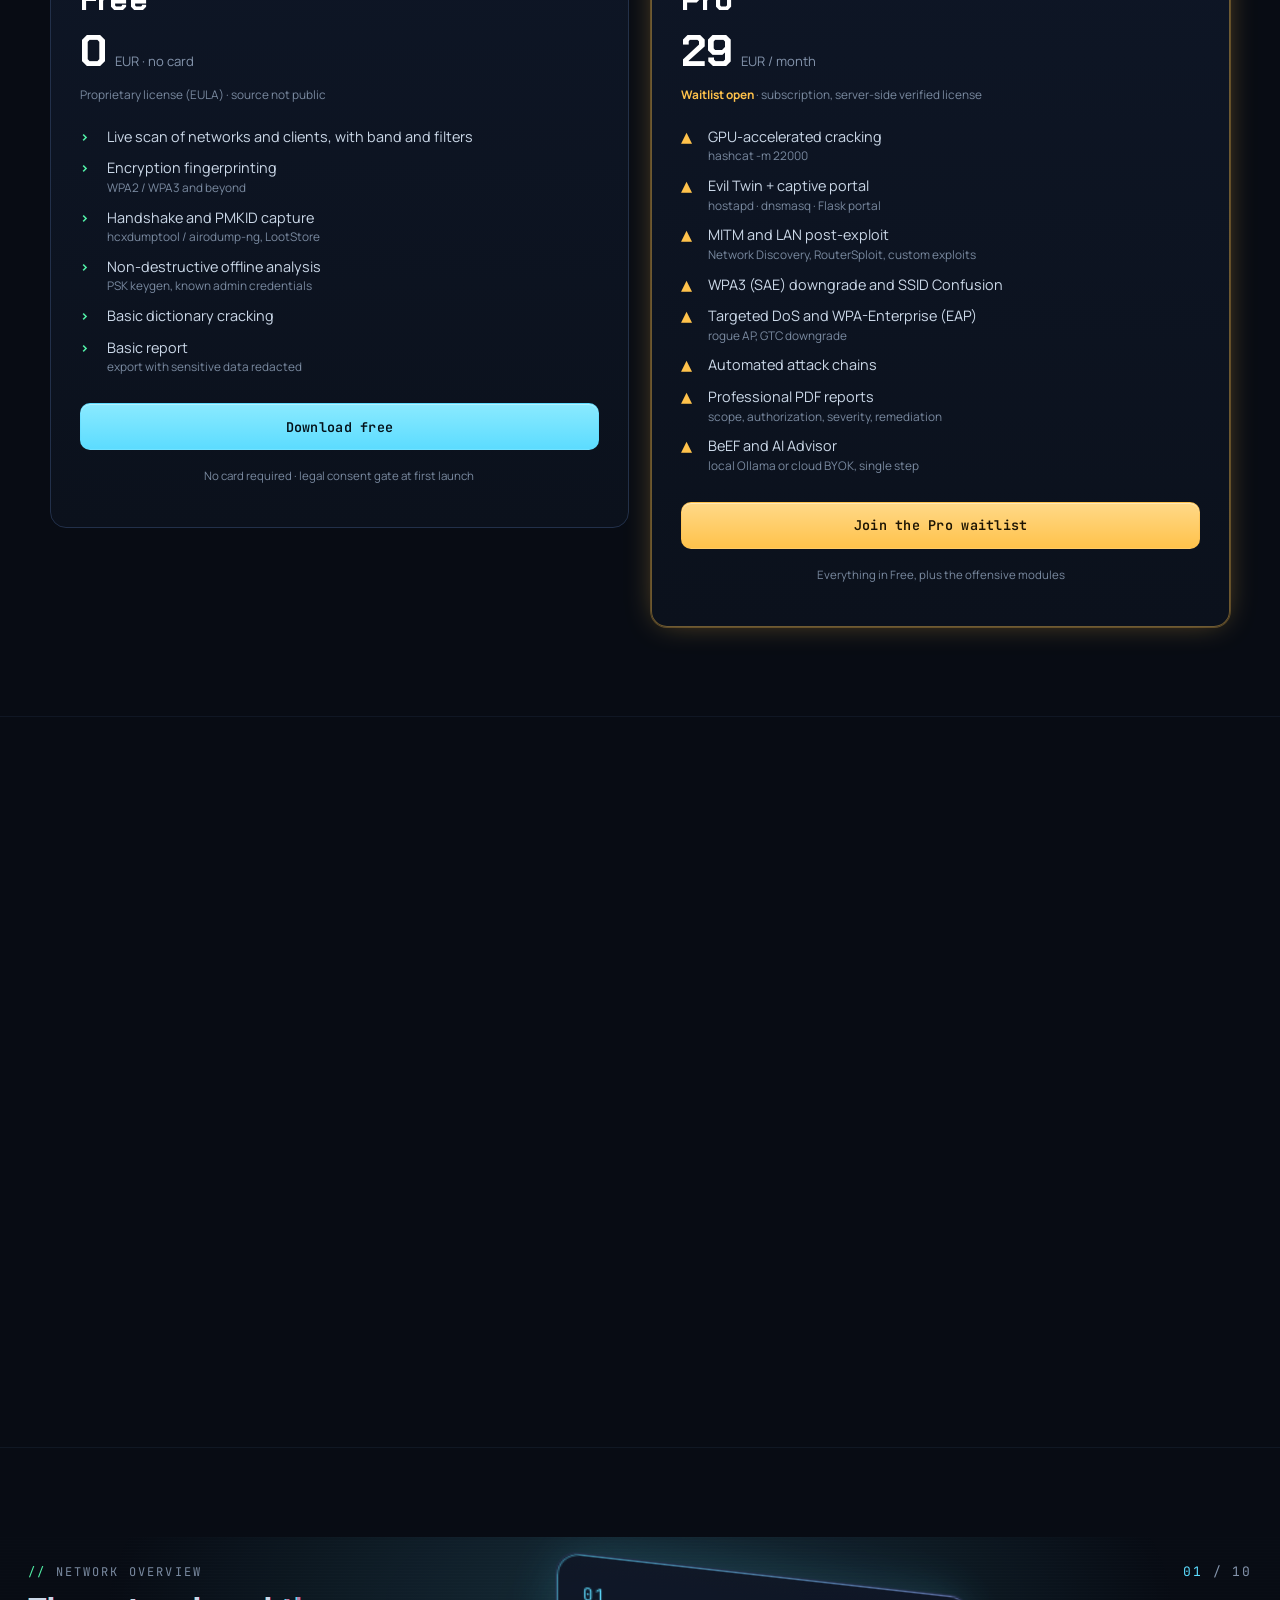
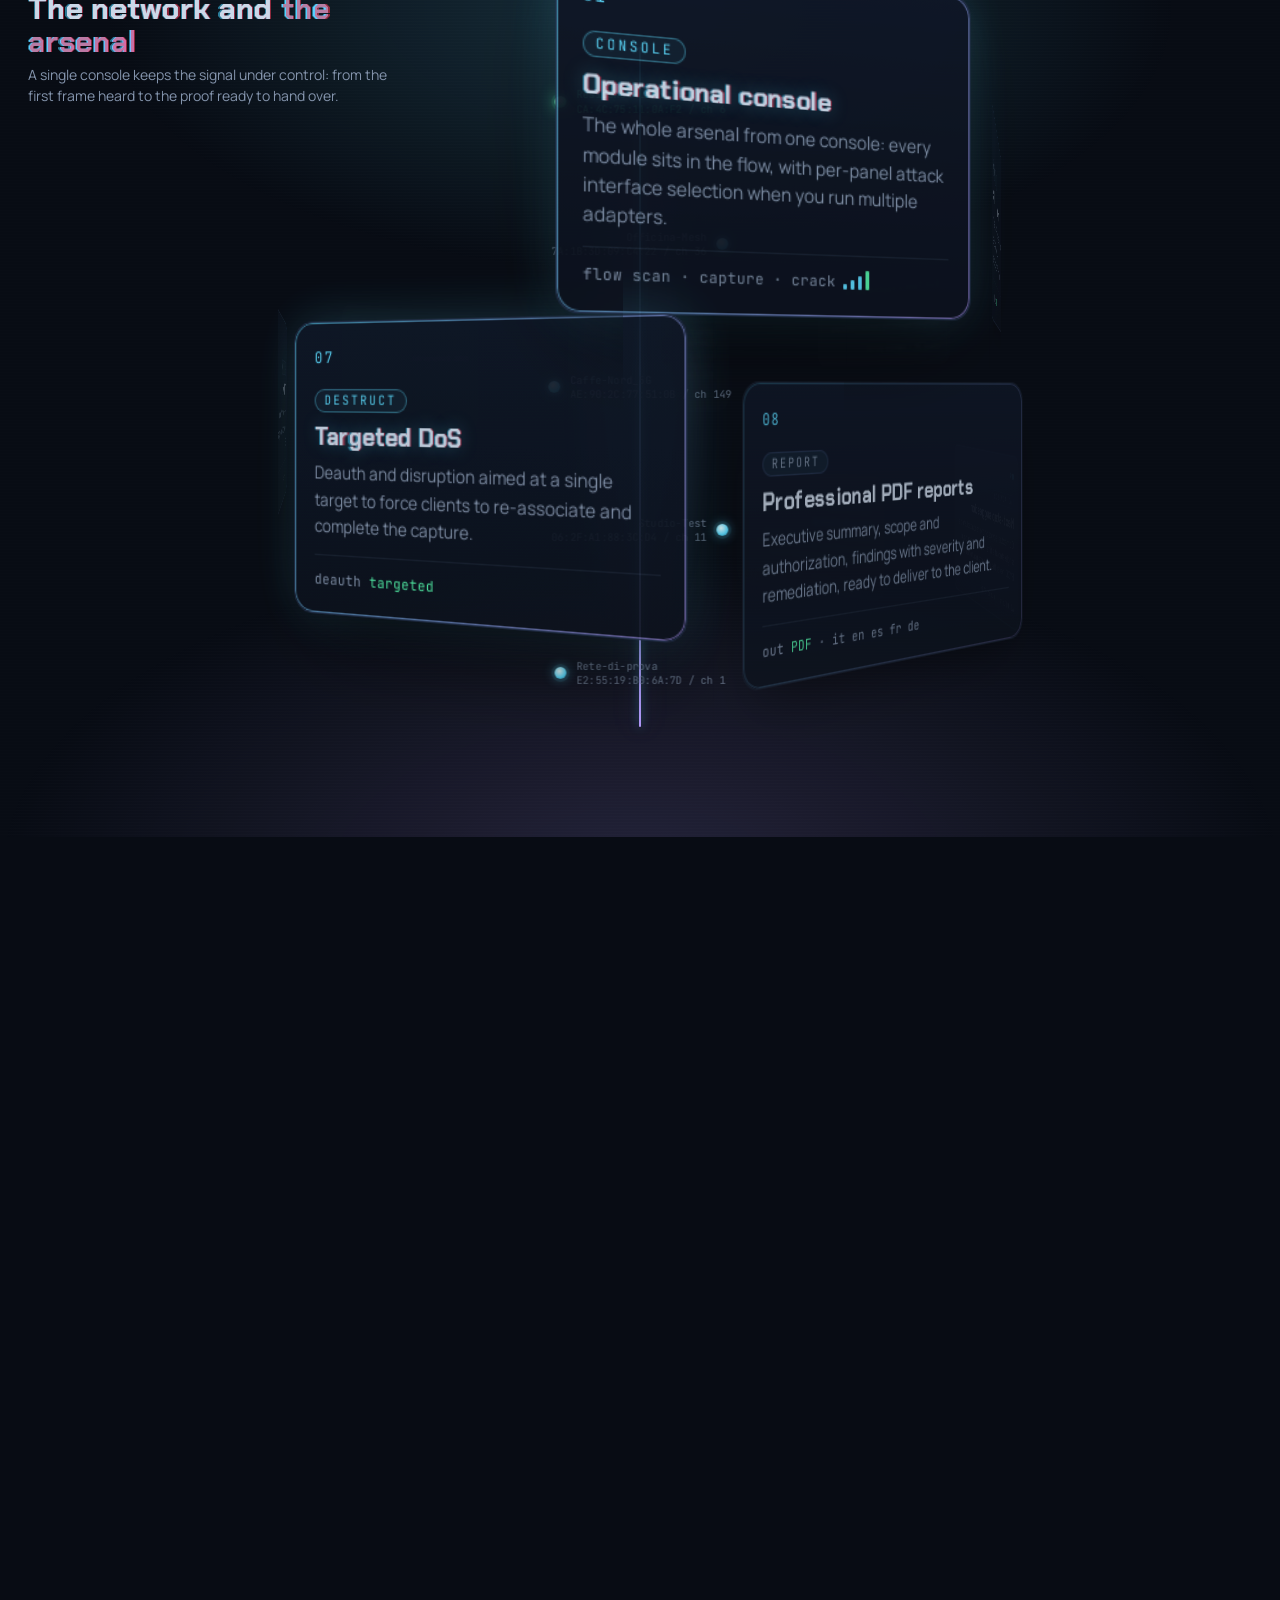
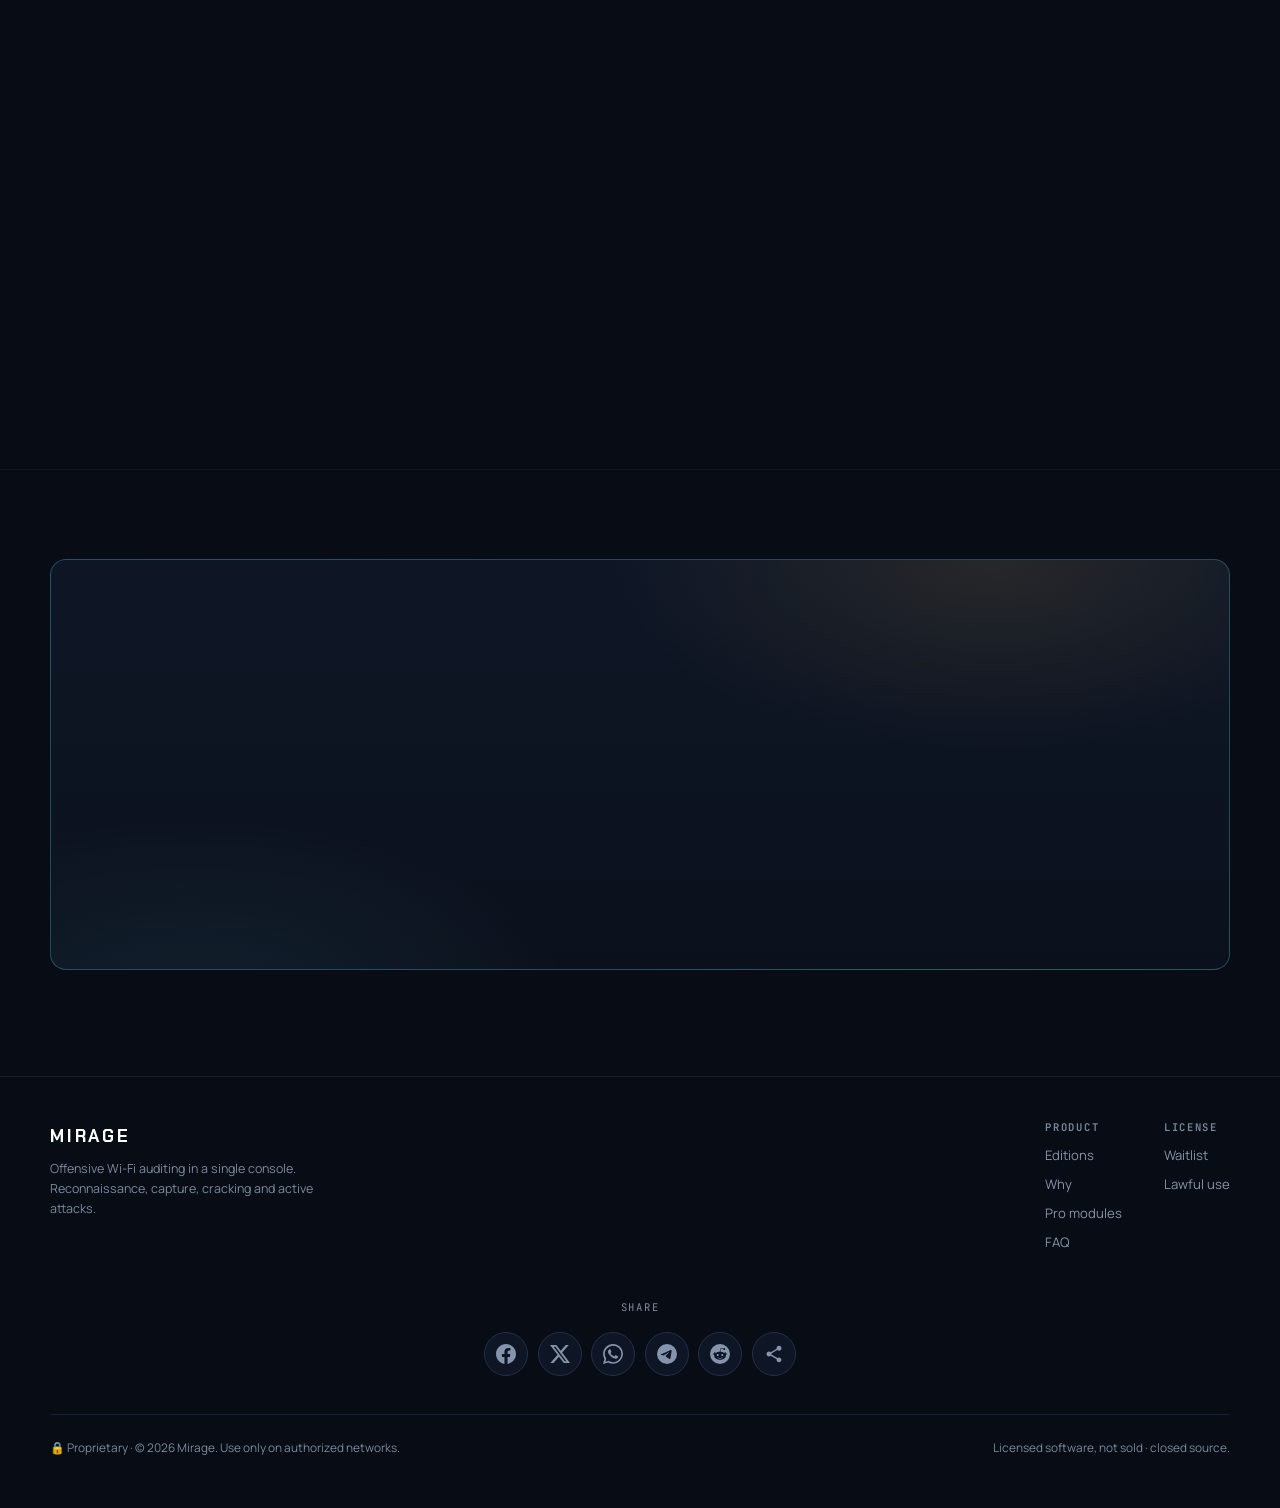
==== commit 5cd8a08a: "build: bumpa la versione di i18n.js a 20261122b Co-Authored-By: Claude Opus 4.8 <noreply@anthropic.c" ====
--- a/index.html
+++ b/index.html
@@ -811,7 +811,7 @@
 
   <!-- i18n: translation dictionary + language selector.
        EN is the inline default and works with no JS. -->
-  <script src="i18n.js?v=20261122"></script>
+  <script src="i18n.js?v=20261122b"></script>
   <script>
     (function () {
       var I18N = window.I18N || {};
